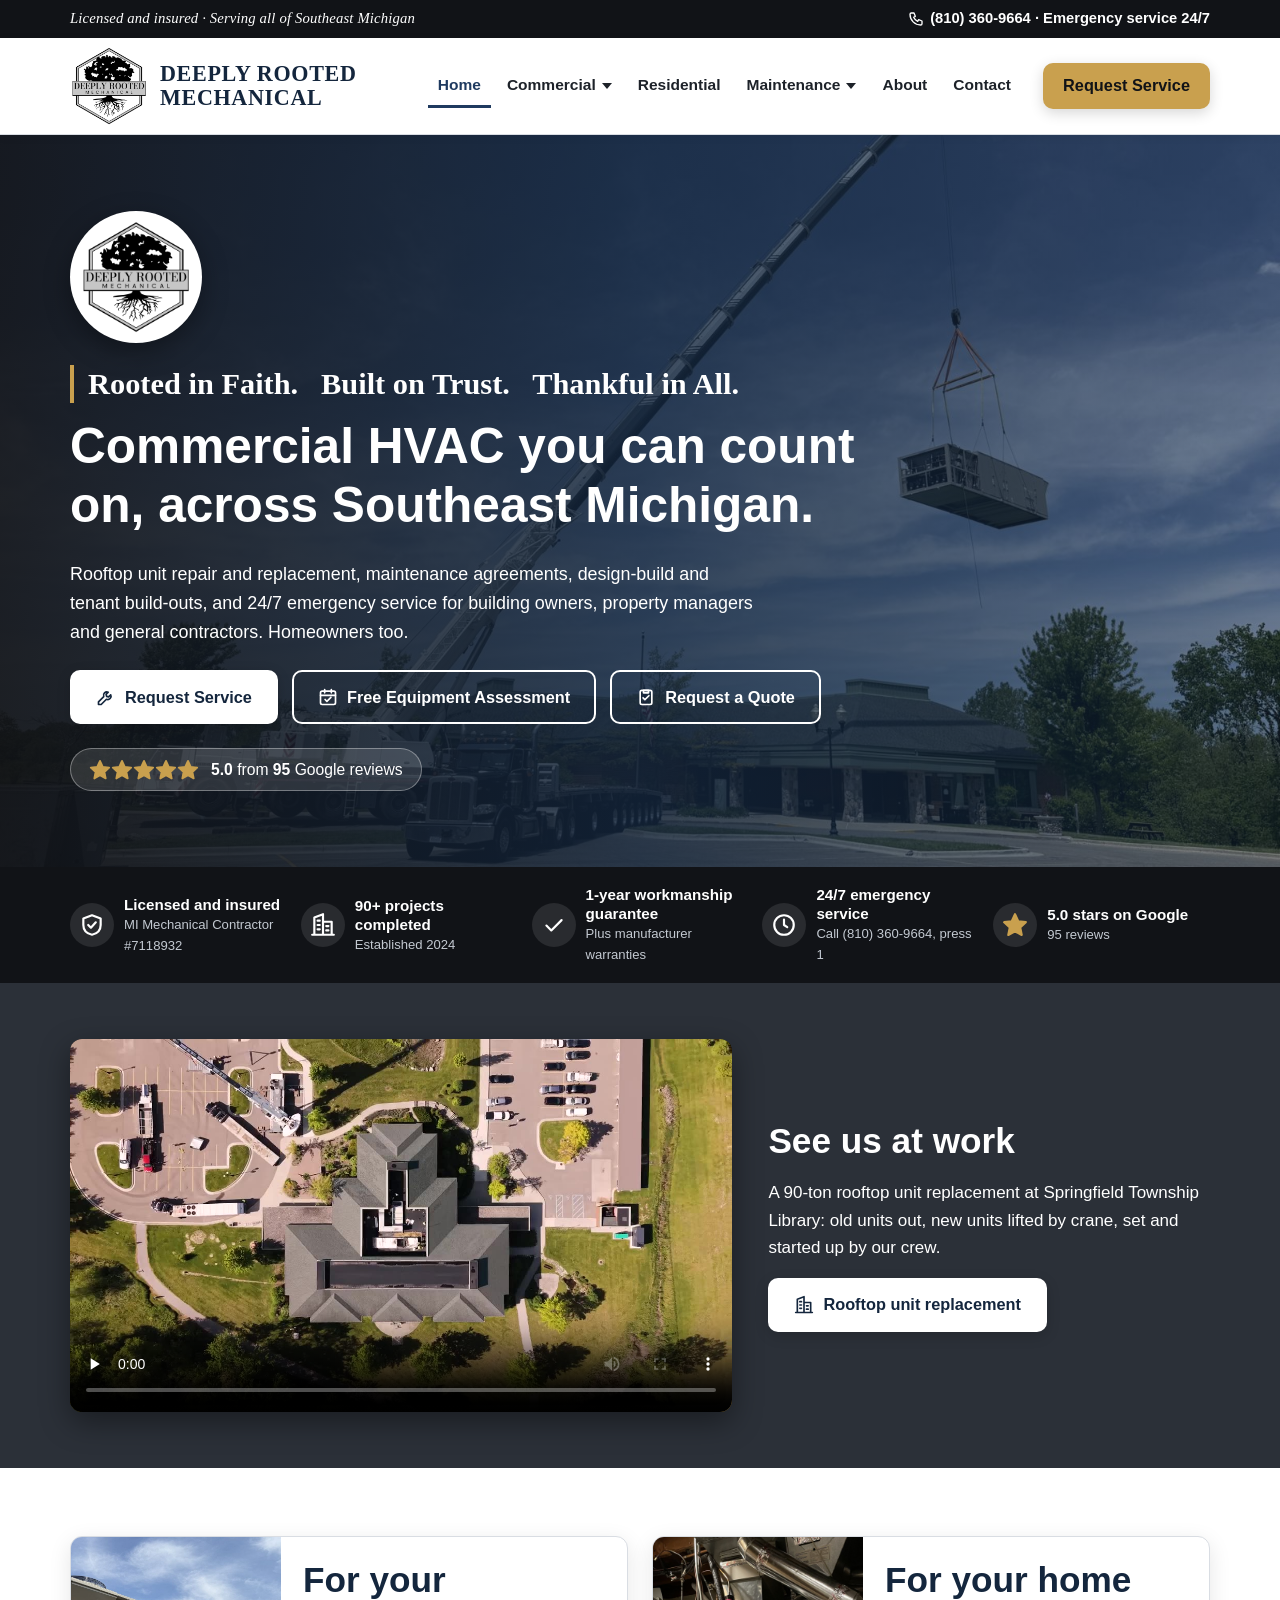
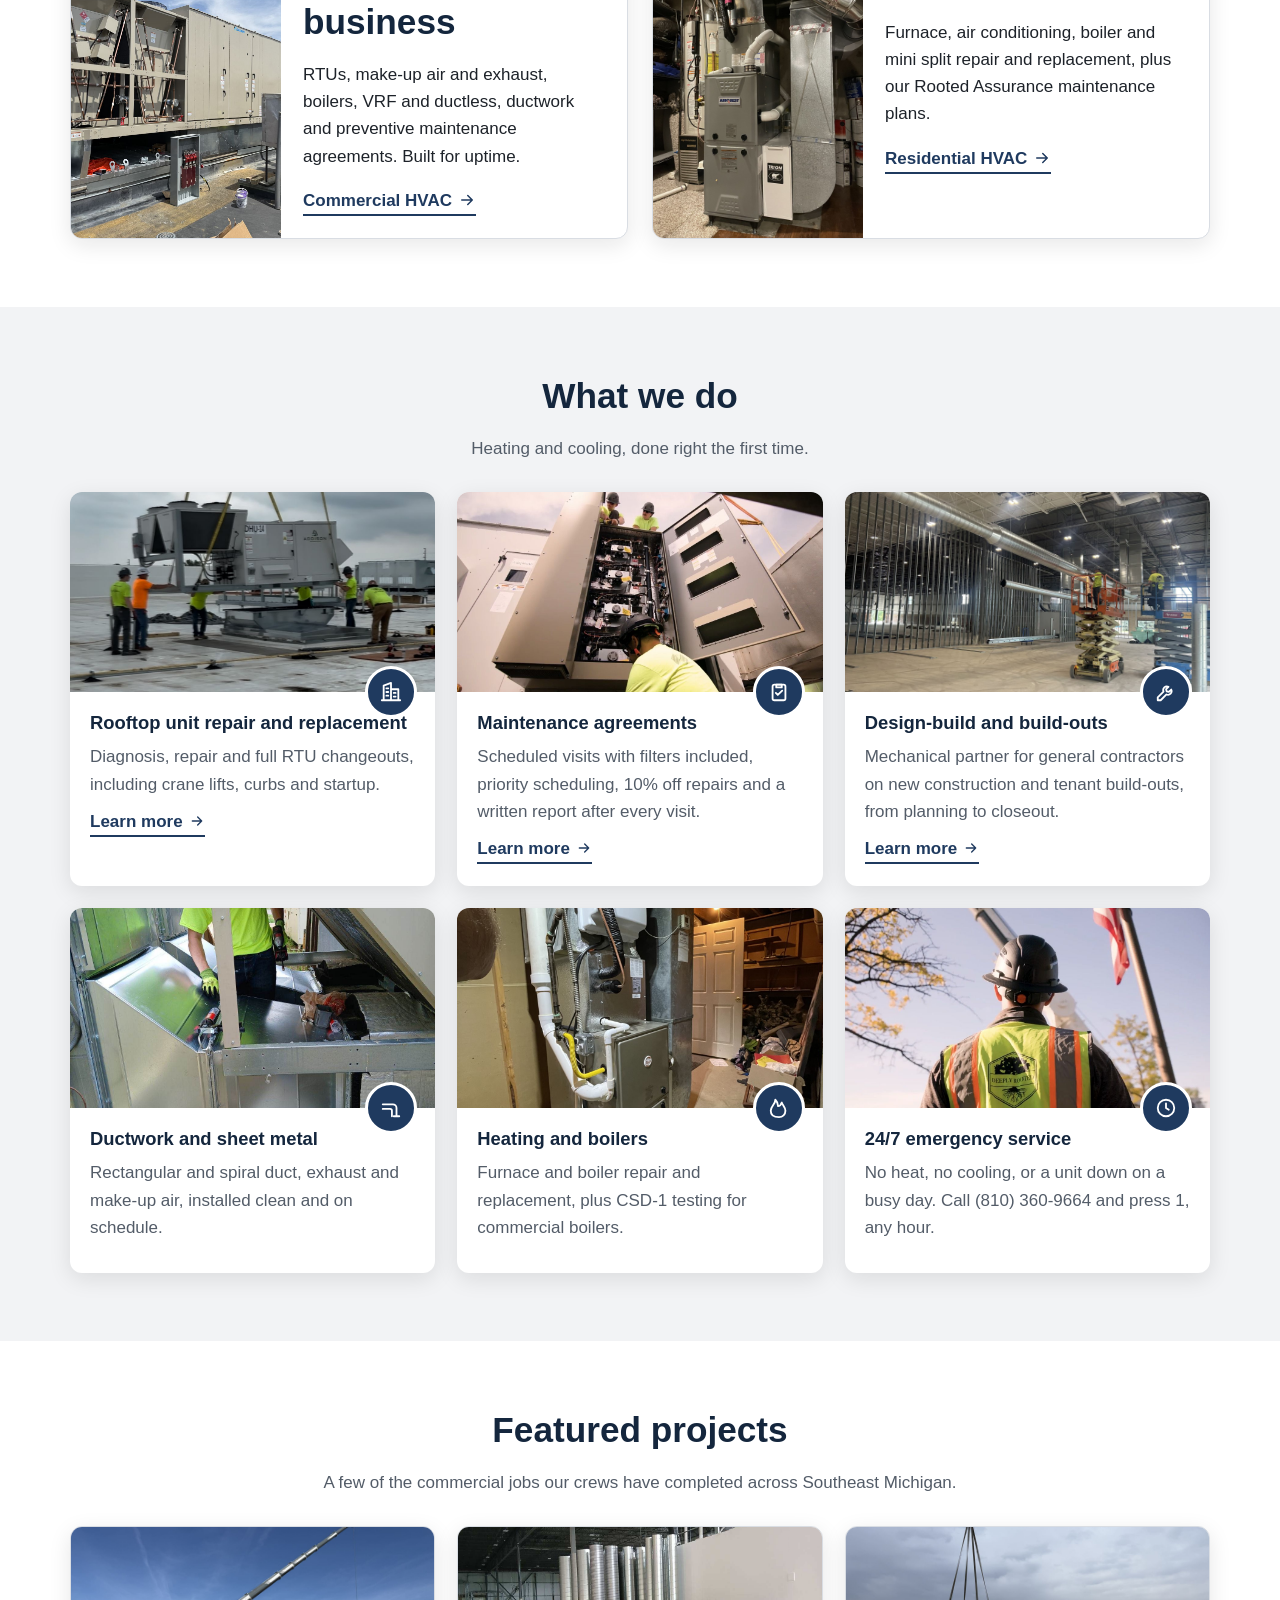
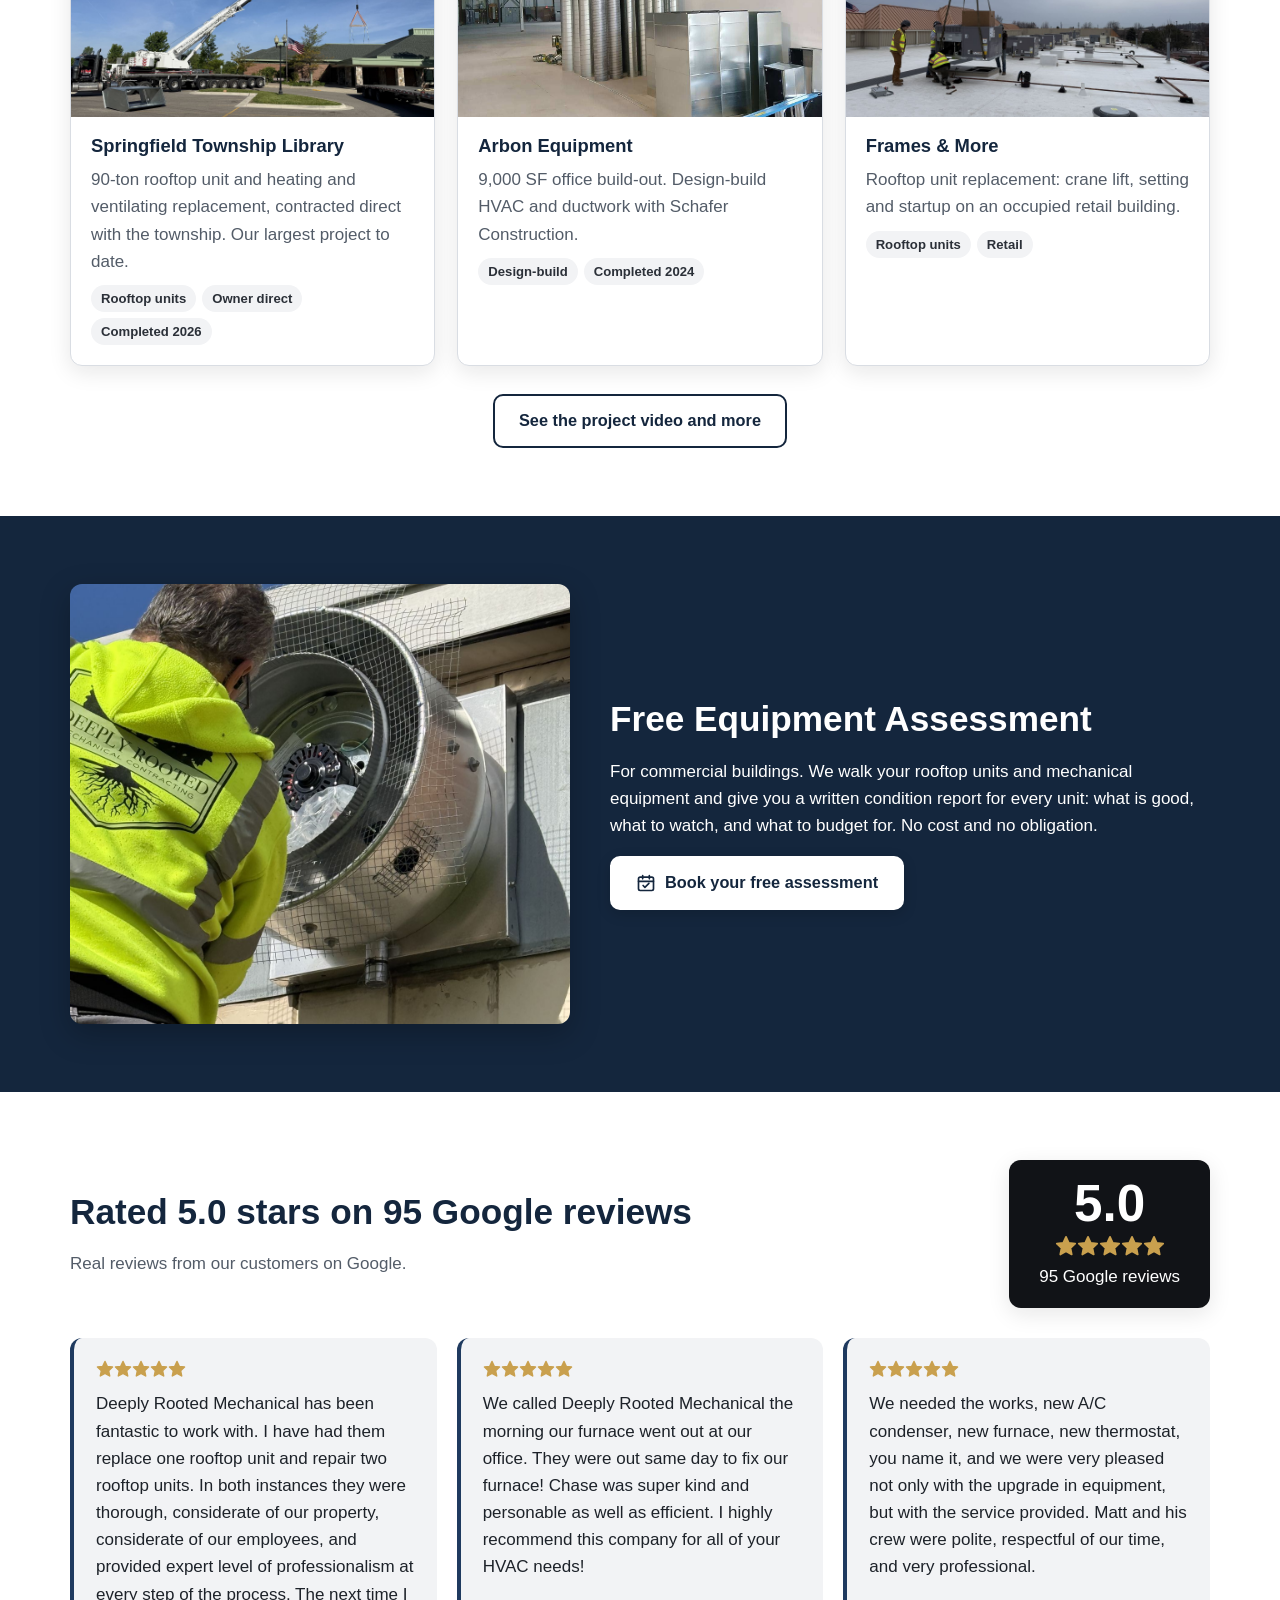
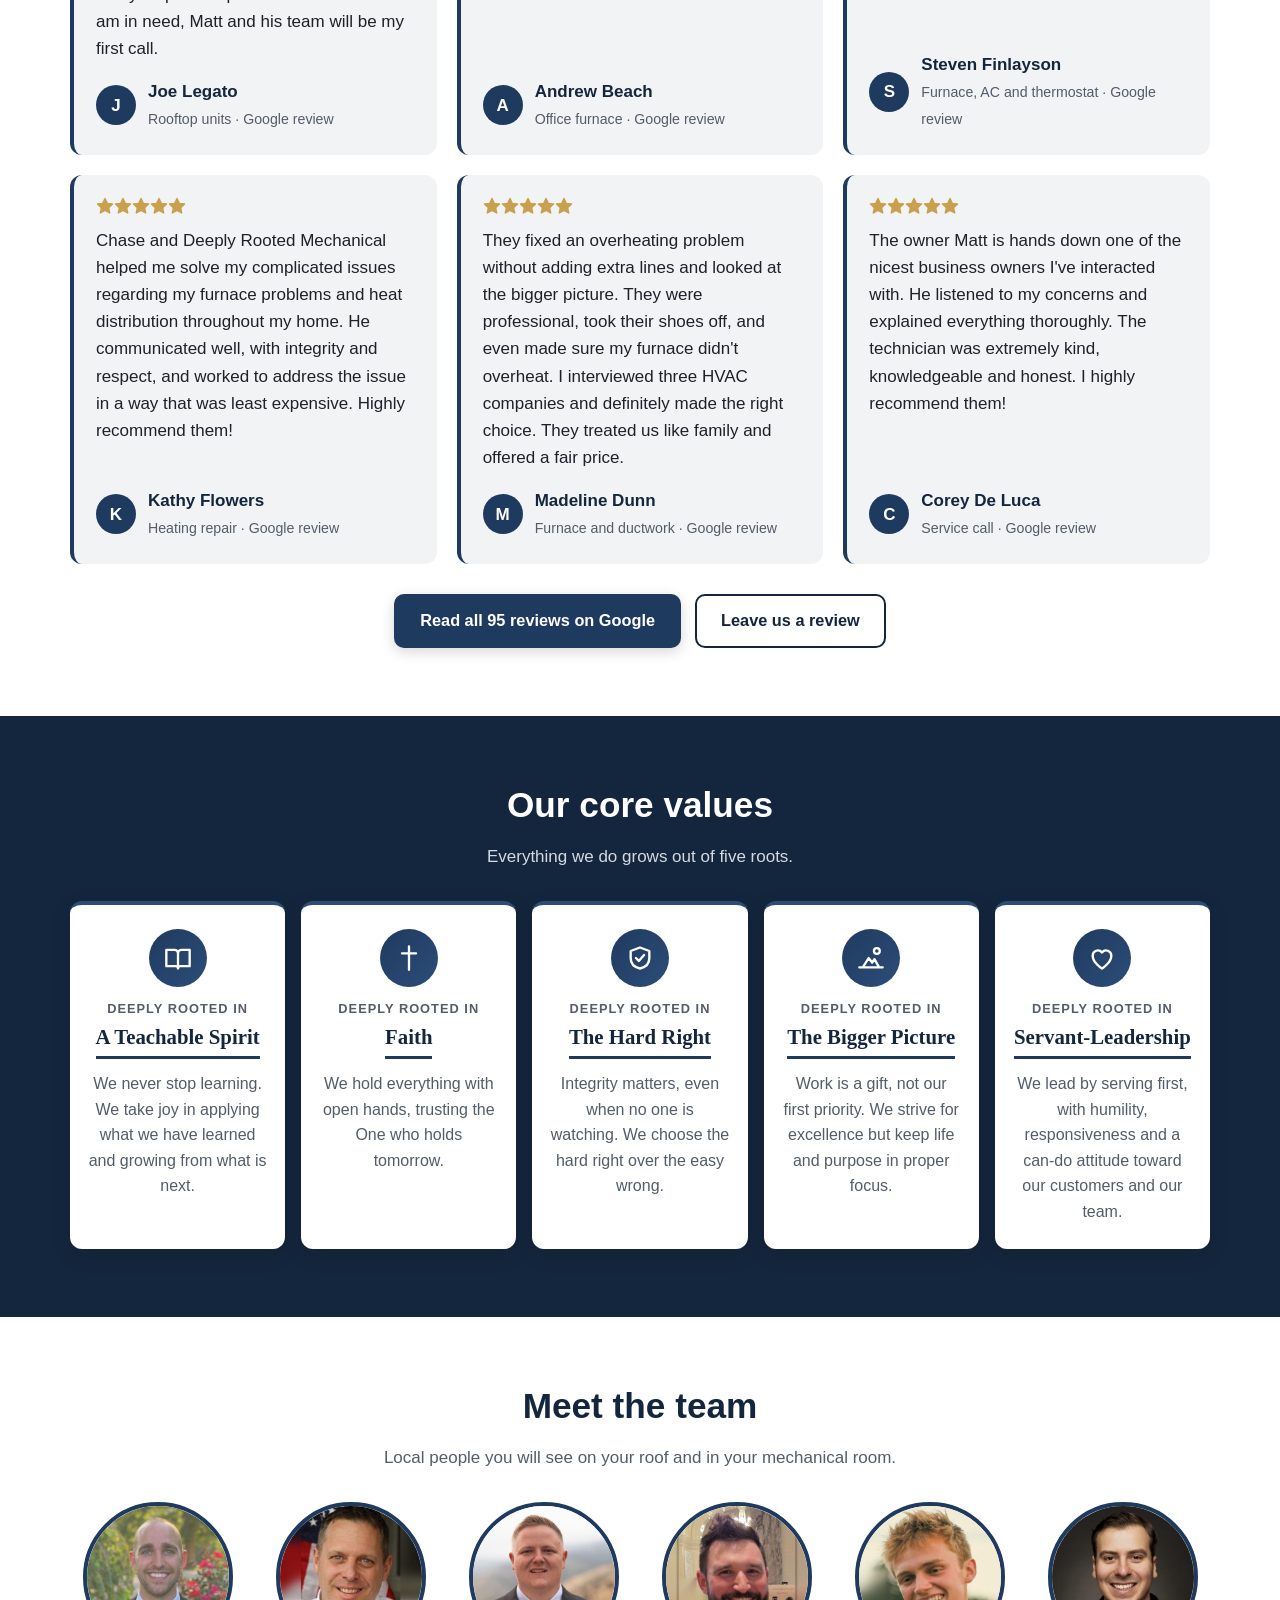
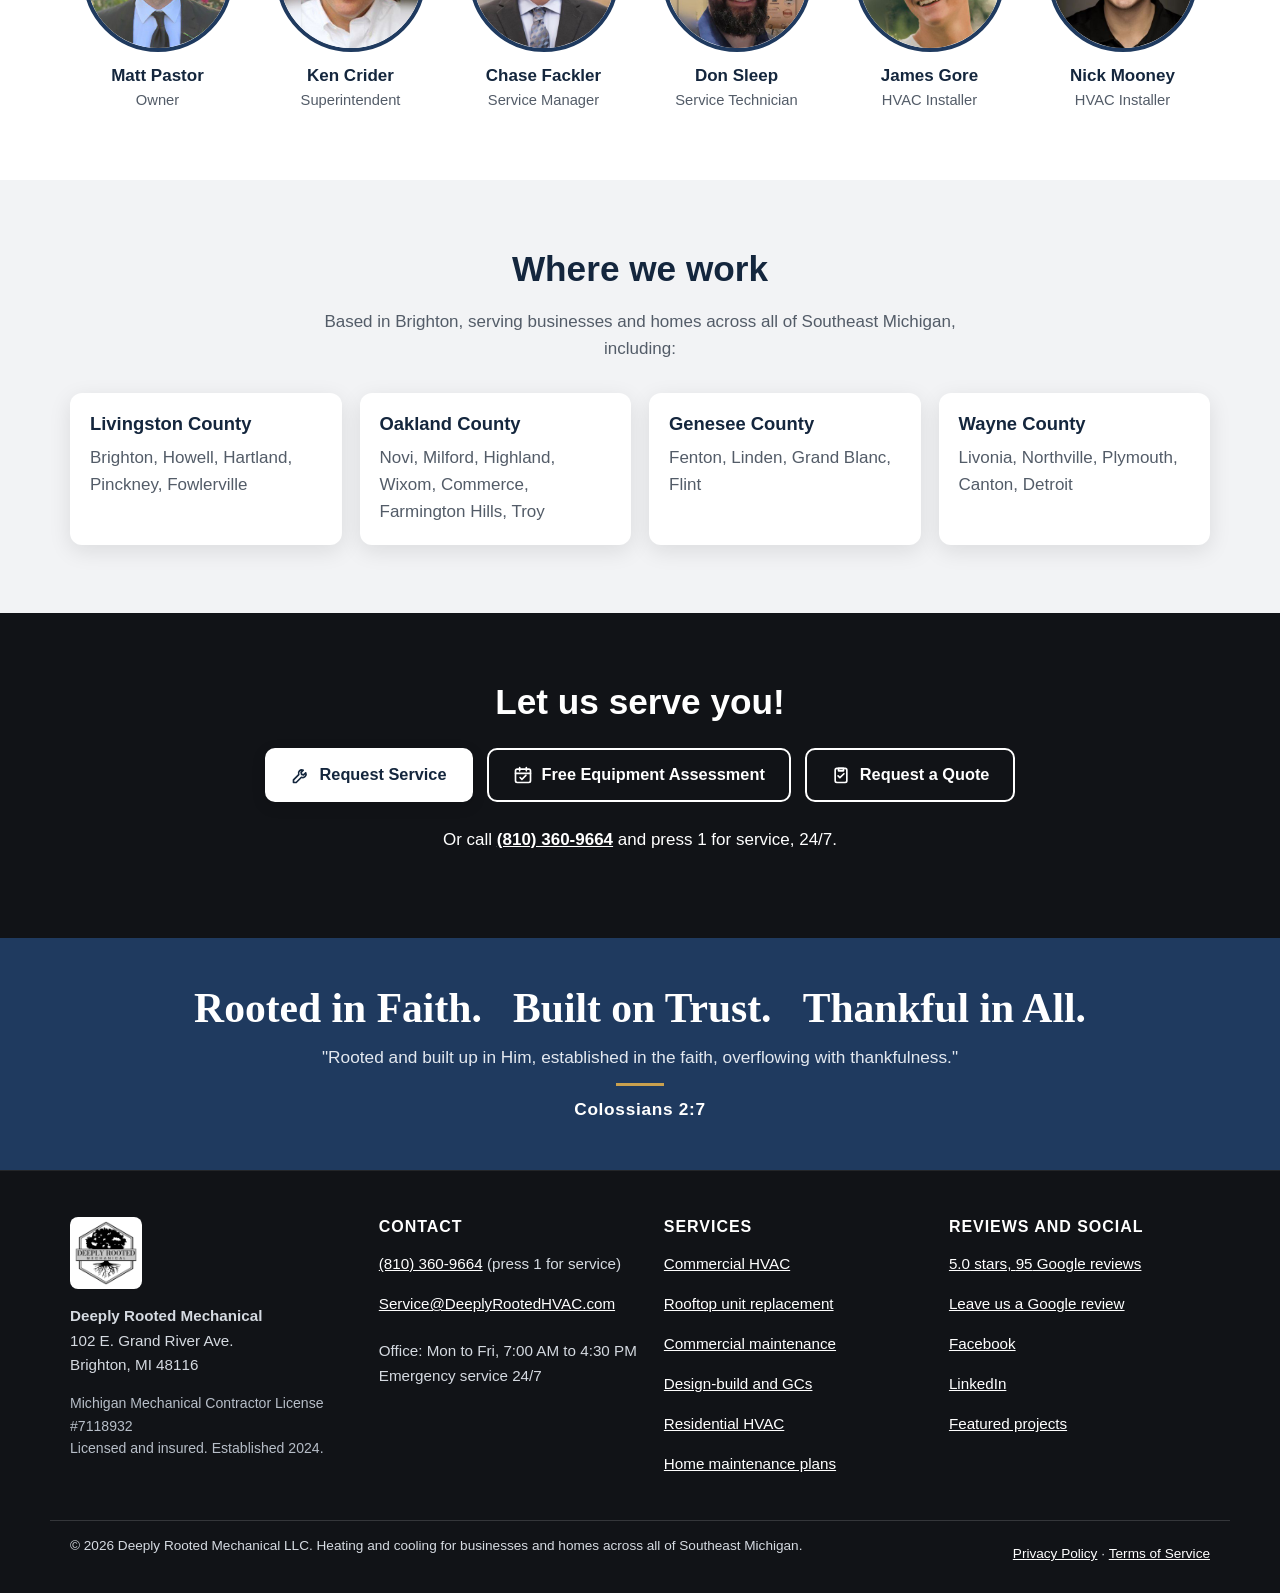
==== public/index.html @ 7f7c8a91 "Round 4: bigger logo and name, clean slogan line, named featured projects, simpler buttons, values o" ====
<!DOCTYPE html>
<html lang="en">
<head>
<meta charset="utf-8">
<meta name="viewport" content="width=device-width, initial-scale=1">
<title>Commercial HVAC Contractor in Brighton, MI | Deeply Rooted Mechanical</title>
<meta name="description" content="Commercial HVAC across Southeast Michigan: rooftop units, maintenance agreements, design-build and 24/7 emergency service. 5.0 stars on Google.">
<link rel="canonical" href="https://deeplyrootedhvac.com/">
<meta property="og:type" content="website">
<meta property="og:title" content="Commercial HVAC Contractor in Brighton, MI | Deeply Rooted Mechanical">
<meta property="og:description" content="Commercial HVAC across Southeast Michigan: rooftop units, maintenance agreements, design-build and 24/7 emergency service. 5.0 stars on Google.">
<meta property="og:url" content="https://deeplyrootedhvac.com/">
<meta property="og:image" content="https://deeplyrootedhvac.com/assets/img/rtu-crane.jpg">
<meta name="theme-color" content="#14263d">
<link rel="icon" type="image/png" href="/assets/favicon.png">
<link rel="stylesheet" href="/assets/style.css?v=626517c5">
<script type="application/ld+json">{"@context": "https://schema.org", "@type": "HVACBusiness", "@id": "https://deeplyrootedhvac.com/#business", "name": "Deeply Rooted Mechanical", "legalName": "Deeply Rooted Mechanical LLC", "url": "https://deeplyrootedhvac.com/", "logo": "https://deeplyrootedhvac.com/assets/logo.png", "image": "https://deeplyrootedhvac.com/assets/img/rtu-crane.jpg", "telephone": "(810) 360-9664", "email": "Service@DeeplyRootedHVAC.com", "foundingDate": "2024", "address": {"@type": "PostalAddress", "streetAddress": "102 E. Grand River Ave.", "addressLocality": "Brighton", "addressRegion": "MI", "postalCode": "48116", "addressCountry": "US"}, "openingHoursSpecification": [{"@type": "OpeningHoursSpecification", "dayOfWeek": ["Monday", "Tuesday", "Wednesday", "Thursday", "Friday"], "opens": "07:00", "closes": "16:30"}], "areaServed": [{"@type": "AdministrativeArea", "name": "Southeast Michigan"}, {"@type": "AdministrativeArea", "name": "Livingston County, MI"}, {"@type": "AdministrativeArea", "name": "Oakland County, MI"}, {"@type": "AdministrativeArea", "name": "Genesee County, MI"}, {"@type": "AdministrativeArea", "name": "Wayne County, MI"}, {"@type": "City", "name": "Brighton, MI"}, {"@type": "City", "name": "Howell, MI"}, {"@type": "City", "name": "Hartland, MI"}, {"@type": "City", "name": "Pinckney, MI"}, {"@type": "City", "name": "Fowlerville, MI"}, {"@type": "City", "name": "Novi, MI"}, {"@type": "City", "name": "Milford, MI"}, {"@type": "City", "name": "Highland, MI"}, {"@type": "City", "name": "Wixom, MI"}, {"@type": "City", "name": "Commerce, MI"}, {"@type": "City", "name": "Farmington Hills, MI"}, {"@type": "City", "name": "Troy, MI"}, {"@type": "City", "name": "Fenton, MI"}, {"@type": "City", "name": "Linden, MI"}, {"@type": "City", "name": "Grand Blanc, MI"}, {"@type": "City", "name": "Flint, MI"}, {"@type": "City", "name": "Livonia, MI"}, {"@type": "City", "name": "Northville, MI"}, {"@type": "City", "name": "Plymouth, MI"}, {"@type": "City", "name": "Canton, MI"}, {"@type": "City", "name": "Detroit, MI"}], "aggregateRating": {"@type": "AggregateRating", "ratingValue": "5.0", "reviewCount": 95}, "knowsAbout": ["Commercial HVAC", "Rooftop unit (RTU) replacement", "Commercial HVAC maintenance agreements", "Design-build HVAC", "Tenant build-out HVAC", "Sheet metal ductwork", "Boiler service", "Ductless mini split systems", "Furnace repair", "Air conditioning repair"], "hasMap": "https://www.google.com/maps?cid=12884188372933293353", "slogan": "Rooted in Faith. Built on Trust. Thankful in All.", "sameAs": ["https://www.facebook.com/profile.php?id=61579592821615", "https://www.linkedin.com/company/deeply-rooted-mechanical", "https://www.google.com/maps?cid=12884188372933293353"]}</script>
</head>
<body>
<a class="skip" href="#main">Skip to content</a>
<div class="topbar"><div class="wrap">
<span class="slogan-mini">Licensed and insured &middot; Serving all of Southeast Michigan</span>
<a href="tel:+18103609664"><svg class="ic" width="16" height="16" viewBox="0 0 24 24" fill="none" stroke="currentColor" stroke-width="2" stroke-linecap="round" stroke-linejoin="round" aria-hidden="true"><path d="M5 3h4l2 5-2.5 1.5a11 11 0 0 0 6 6L16 13l5 2v4a2 2 0 0 1-2 2A16 16 0 0 1 3 5a2 2 0 0 1 2-2z"/></svg> (810) 360-9664 &middot; Emergency service 24/7</a>
</div></div>
<header class="site"><div class="wrap">
<a class="brand" href="/"><img src="/assets/logo.png" alt="Deeply Rooted Mechanical logo" width="56" height="56"><span class="brand-name"><b>Deeply Rooted</b><b>Mechanical</b></span></a>
<nav id="mainnav" aria-label="Main"><a href="/" aria-current="page">Home</a><div class="has-sub"><a href="/commercial">Commercial <span class="caret" aria-hidden="true"></span></a><div class="sub"><a href="/commercial">Commercial HVAC</a><a href="/rtu-replacement">Rooftop unit replacement</a><a href="/design-build">Design-build and general contractors</a><a href="/projects">Featured projects</a></div></div><a href="/residential">Residential</a><div class="has-sub"><a href="/commercial-maintenance">Maintenance <span class="caret" aria-hidden="true"></span></a><div class="sub"><a href="/commercial-maintenance">Commercial maintenance agreements</a><a href="/rooted-assurance-program">Home maintenance plans</a></div></div><a href="/about-us">About</a><a href="/contact">Contact</a></nav>
<a class="btn btn-gold hdr-cta" href="/contact?type=service">Request Service</a>
<a class="icon-btn hdr-call" href="tel:+18103609664" aria-label="Call (810) 360-9664"><svg class="ic" width="22" height="22" viewBox="0 0 24 24" fill="none" stroke="currentColor" stroke-width="2" stroke-linecap="round" stroke-linejoin="round" aria-hidden="true"><path d="M5 3h4l2 5-2.5 1.5a11 11 0 0 0 6 6L16 13l5 2v4a2 2 0 0 1-2 2A16 16 0 0 1 3 5a2 2 0 0 1 2-2z"/></svg></a>
<button class="icon-btn menu-btn" type="button" aria-controls="mainnav" aria-expanded="false" aria-label="Menu"><svg class="ic" width="24" height="24" viewBox="0 0 24 24" fill="none" stroke="currentColor" stroke-width="2" stroke-linecap="round" stroke-linejoin="round" aria-hidden="true"><path d="M4 7h16M4 12h16M4 17h16"/></svg></button>
</div></header>
<main id="main">
<section class="hero" style="--hero:url('/assets/img/rtu-crane.jpg')"><div class="wrap">
<div class="hero-copy">
<img class="hero-logo" src="/assets/logo.png" alt="Deeply Rooted Mechanical logo" width="132" height="132">
<p class="hero-slogan"><span>Rooted in Faith.</span> <span>Built on Trust.</span> <span>Thankful in All.</span></p>
<h1>Commercial HVAC you can count on, across Southeast Michigan.</h1>
<p>Rooftop unit repair and replacement, maintenance agreements, design-build and tenant build-outs, and 24/7 emergency service for building owners, property managers and general contractors. Homeowners too.</p>
<div class="cta-row"><a class="btn btn-white" href="/contact?type=service"><svg class="ic" width="20" height="20" viewBox="0 0 24 24" fill="none" stroke="currentColor" stroke-width="2" stroke-linecap="round" stroke-linejoin="round" aria-hidden="true"><path d="M14.7 6.3a4 4 0 0 0-5.4 5.2L3 17.8V21h3.2l6.3-6.3a4 4 0 0 0 5.2-5.4l-2.6 2.6-2.4-.6-.6-2.4z"/></svg> Request Service</a><a class="btn btn-outline on-dark" href="/contact?type=assessment"><svg class="ic" width="20" height="20" viewBox="0 0 24 24" fill="none" stroke="currentColor" stroke-width="2" stroke-linecap="round" stroke-linejoin="round" aria-hidden="true"><rect x="3" y="5" width="18" height="16" rx="2"/><path d="M3 10h18M8 3v4M16 3v4M8.5 15l2.2 2.2 4.8-4.7"/></svg> Free Equipment Assessment</a><a class="btn btn-outline on-dark" href="/contact?type=quote"><svg class="ic" width="20" height="20" viewBox="0 0 24 24" fill="none" stroke="currentColor" stroke-width="2" stroke-linecap="round" stroke-linejoin="round" aria-hidden="true"><rect x="5" y="4" width="14" height="17" rx="2"/><path d="M9 4h6v3H9z"/><path d="M8.5 13l2.2 2.2L15.5 10.5"/></svg> Request a Quote</a></div>
<a class="rating on-dark" href="https://www.google.com/maps?cid=12884188372933293353" rel="noopener" aria-label="Read our Google reviews"><span class="stars"><svg class="ic" width="22" height="22" viewBox="0 0 24 24" fill="currentColor" stroke="currentColor" stroke-width="2" stroke-linecap="round" stroke-linejoin="round" aria-hidden="true"><path d="M12 2l3 6.5 7 .9-5.2 4.8 1.4 7L12 17.8 5.8 21.2l1.4-7L2 9.4l7-.9z"/></svg><svg class="ic" width="22" height="22" viewBox="0 0 24 24" fill="currentColor" stroke="currentColor" stroke-width="2" stroke-linecap="round" stroke-linejoin="round" aria-hidden="true"><path d="M12 2l3 6.5 7 .9-5.2 4.8 1.4 7L12 17.8 5.8 21.2l1.4-7L2 9.4l7-.9z"/></svg><svg class="ic" width="22" height="22" viewBox="0 0 24 24" fill="currentColor" stroke="currentColor" stroke-width="2" stroke-linecap="round" stroke-linejoin="round" aria-hidden="true"><path d="M12 2l3 6.5 7 .9-5.2 4.8 1.4 7L12 17.8 5.8 21.2l1.4-7L2 9.4l7-.9z"/></svg><svg class="ic" width="22" height="22" viewBox="0 0 24 24" fill="currentColor" stroke="currentColor" stroke-width="2" stroke-linecap="round" stroke-linejoin="round" aria-hidden="true"><path d="M12 2l3 6.5 7 .9-5.2 4.8 1.4 7L12 17.8 5.8 21.2l1.4-7L2 9.4l7-.9z"/></svg><svg class="ic" width="22" height="22" viewBox="0 0 24 24" fill="currentColor" stroke="currentColor" stroke-width="2" stroke-linecap="round" stroke-linejoin="round" aria-hidden="true"><path d="M12 2l3 6.5 7 .9-5.2 4.8 1.4 7L12 17.8 5.8 21.2l1.4-7L2 9.4l7-.9z"/></svg></span><span class="rating-text"><b><span data-g="rating">5.0</span></b> from <b><span data-g="count">95</span></b> Google reviews</span></a>
</div>
</div></section>
<section class="trust" aria-label="Why customers trust us"><div class="wrap"><ul><li><span class="t-ic"><svg class="ic" width="26" height="26" viewBox="0 0 24 24" fill="none" stroke="currentColor" stroke-width="2" stroke-linecap="round" stroke-linejoin="round" aria-hidden="true"><path d="M12 3l8 3v6c0 5-3.5 8-8 9-4.5-1-8-4-8-9V6z"/><path d="M8.5 12l2.5 2.5 4.5-5"/></svg></span><span><b>Licensed and insured</b><small>MI Mechanical Contractor #7118932</small></span></li><li><span class="t-ic"><svg class="ic" width="26" height="26" viewBox="0 0 24 24" fill="none" stroke="currentColor" stroke-width="2" stroke-linecap="round" stroke-linejoin="round" aria-hidden="true"><path d="M4 21V5l8-3v19M12 9h8v12M7 8h2M7 12h2M7 16h2M15 13h2M15 17h2M2 21h20"/></svg></span><span><b>90+ projects completed</b><small>Established 2024</small></span></li><li><span class="t-ic"><svg class="ic" width="26" height="26" viewBox="0 0 24 24" fill="none" stroke="currentColor" stroke-width="2" stroke-linecap="round" stroke-linejoin="round" aria-hidden="true"><path d="M5 12.5l4.5 4.5L19 7.5"/></svg></span><span><b>1-year workmanship guarantee</b><small>Plus manufacturer warranties</small></span></li><li><span class="t-ic"><svg class="ic" width="26" height="26" viewBox="0 0 24 24" fill="none" stroke="currentColor" stroke-width="2" stroke-linecap="round" stroke-linejoin="round" aria-hidden="true"><circle cx="12" cy="12" r="9"/><path d="M12 7v5l3 2"/></svg></span><span><b>24/7 emergency service</b><small>Call (810) 360-9664, press 1</small></span></li><li><span class="t-ic gold"><svg class="ic" width="26" height="26" viewBox="0 0 24 24" fill="currentColor" stroke="currentColor" stroke-width="2" stroke-linecap="round" stroke-linejoin="round" aria-hidden="true"><path d="M12 2l3 6.5 7 .9-5.2 4.8 1.4 7L12 17.8 5.8 21.2l1.4-7L2 9.4l7-.9z"/></svg></span><span><b><span data-g="rating">5.0</span> stars on Google</b><small><span data-g="count">95</span> reviews</small></span></li></ul></div></section>

<section class="video-feature"><div class="wrap video-inner">
<div class="video-frame"><video controls preload="none" playsinline poster="/assets/video/springfield-poster.jpg" src="/assets/video/springfield-rtu-replacement.mp4" aria-label="Rooftop unit replacement job tour at Springfield Township Library"></video></div>
<div>
<h2>See us at work</h2>
<p>A 90-ton rooftop unit replacement at Springfield Township Library: old units out, new units lifted by crane, set and started up by our crew.</p>
<a class="btn btn-white" href="/rtu-replacement"><svg class="ic" width="20" height="20" viewBox="0 0 24 24" fill="none" stroke="currentColor" stroke-width="2" stroke-linecap="round" stroke-linejoin="round" aria-hidden="true"><path d="M4 21V5l8-3v19M12 9h8v12M7 8h2M7 12h2M7 16h2M15 13h2M15 17h2M2 21h20"/></svg> Rooftop unit replacement</a>
</div>
</div></section>

<section class="paths"><div class="wrap">
<a class="path" href="/commercial"><img src="/assets/img/rtu-new.jpg" alt="Crew setting new rooftop units" width="1600" height="1200" loading="lazy"><div><h2>For your business</h2><p>RTUs, make-up air and exhaust, boilers, VRF and ductless, ductwork and preventive maintenance agreements. Built for uptime.</p><span class="more">Commercial HVAC <svg class="ic" width="18" height="18" viewBox="0 0 24 24" fill="none" stroke="currentColor" stroke-width="2" stroke-linecap="round" stroke-linejoin="round" aria-hidden="true"><path d="M5 12h14M13 6l6 6-6 6"/></svg></span></div></a>
<a class="path" href="/residential"><img src="/assets/img/furnace.jpg" alt="New furnace installed by Deeply Rooted Mechanical" width="1200" height="1600" loading="lazy"><div><h2>For your home</h2><p>Furnace, air conditioning, boiler and mini split repair and replacement, plus our Rooted Assurance maintenance plans.</p><span class="more">Residential HVAC <svg class="ic" width="18" height="18" viewBox="0 0 24 24" fill="none" stroke="currentColor" stroke-width="2" stroke-linecap="round" stroke-linejoin="round" aria-hidden="true"><path d="M5 12h14M13 6l6 6-6 6"/></svg></span></div></a>
</div></section>

<section class="services"><div class="wrap">
<div class="section-head center"><h2>What we do</h2><p>Heating and cooling, done right the first time.</p></div>
<ul class="photo-cards"><li><a href="/rtu-replacement"><img src="/assets/img/rtu-set.jpg" alt="Crew setting a new rooftop unit on its curb" width="1206" height="1058" loading="lazy"><div><span class="pc-ic"><svg class="ic" width="22" height="22" viewBox="0 0 24 24" fill="none" stroke="currentColor" stroke-width="2" stroke-linecap="round" stroke-linejoin="round" aria-hidden="true"><path d="M4 21V5l8-3v19M12 9h8v12M7 8h2M7 12h2M7 16h2M15 13h2M15 17h2M2 21h20"/></svg></span><h3>Rooftop unit repair and replacement</h3><p>Diagnosis, repair and full RTU changeouts, including crane lifts, curbs and startup.</p><span class="more">Learn more <svg class="ic" width="16" height="16" viewBox="0 0 24 24" fill="none" stroke="currentColor" stroke-width="2" stroke-linecap="round" stroke-linejoin="round" aria-hidden="true"><path d="M5 12h14M13 6l6 6-6 6"/></svg></span></div></a></li><li><a href="/commercial-maintenance"><img src="/assets/img/service-tech.jpg" alt="Technicians working inside a rooftop unit" width="1206" height="669" loading="lazy"><div><span class="pc-ic"><svg class="ic" width="22" height="22" viewBox="0 0 24 24" fill="none" stroke="currentColor" stroke-width="2" stroke-linecap="round" stroke-linejoin="round" aria-hidden="true"><rect x="5" y="4" width="14" height="17" rx="2"/><path d="M9 4h6v3H9z"/><path d="M8.5 13l2.2 2.2L15.5 10.5"/></svg></span><h3>Maintenance agreements</h3><p>Scheduled visits with filters included, priority scheduling, 10% off repairs and a written report after every visit.</p><span class="more">Learn more <svg class="ic" width="16" height="16" viewBox="0 0 24 24" fill="none" stroke="currentColor" stroke-width="2" stroke-linecap="round" stroke-linejoin="round" aria-hidden="true"><path d="M5 12h14M13 6l6 6-6 6"/></svg></span></div></a></li><li><a href="/design-build"><img src="/assets/img/buildout.jpg" alt="Crew installing spiral duct on a tenant build-out" width="1600" height="1200" loading="lazy"><div><span class="pc-ic"><svg class="ic" width="22" height="22" viewBox="0 0 24 24" fill="none" stroke="currentColor" stroke-width="2" stroke-linecap="round" stroke-linejoin="round" aria-hidden="true"><path d="M14.7 6.3a4 4 0 0 0-5.4 5.2L3 17.8V21h3.2l6.3-6.3a4 4 0 0 0 5.2-5.4l-2.6 2.6-2.4-.6-.6-2.4z"/></svg></span><h3>Design-build and build-outs</h3><p>Mechanical partner for general contractors on new construction and tenant build-outs, from planning to closeout.</p><span class="more">Learn more <svg class="ic" width="16" height="16" viewBox="0 0 24 24" fill="none" stroke="currentColor" stroke-width="2" stroke-linecap="round" stroke-linejoin="round" aria-hidden="true"><path d="M5 12h14M13 6l6 6-6 6"/></svg></span></div></a></li><li><img src="/assets/img/ductwork.jpg" alt="Installer connecting ductwork" width="1200" height="1600" loading="lazy"><div><span class="pc-ic"><svg class="ic" width="22" height="22" viewBox="0 0 24 24" fill="none" stroke="currentColor" stroke-width="2" stroke-linecap="round" stroke-linejoin="round" aria-hidden="true"><path d="M3 8h11a4 4 0 0 1 4 4v9M3 13h8a2 2 0 0 1 2 2v6M21 21h-6"/></svg></span><h3>Ductwork and sheet metal</h3><p>Rectangular and spiral duct, exhaust and make-up air, installed clean and on schedule.</p></div></li><li><img src="/assets/img/furnace-2.jpg" alt="Furnace installation" width="1200" height="1600" loading="lazy"><div><span class="pc-ic"><svg class="ic" width="22" height="22" viewBox="0 0 24 24" fill="none" stroke="currentColor" stroke-width="2" stroke-linecap="round" stroke-linejoin="round" aria-hidden="true"><path d="M12 22c4 0 7-3 7-7 0-4-3-6-4-9-1 3-3 4-4 4 0-3-1-5-3-7 0 5-5 7-5 12 0 4 3 7 9 7z"/></svg></span><h3>Heating and boilers</h3><p>Furnace and boiler repair and replacement, plus CSD-1 testing for commercial boilers.</p></div></li><li><img src="/assets/img/safety-vest.jpg" alt="Deeply Rooted Mechanical crew member" width="1206" height="673" loading="lazy"><div><span class="pc-ic"><svg class="ic" width="22" height="22" viewBox="0 0 24 24" fill="none" stroke="currentColor" stroke-width="2" stroke-linecap="round" stroke-linejoin="round" aria-hidden="true"><circle cx="12" cy="12" r="9"/><path d="M12 7v5l3 2"/></svg></span><h3>24/7 emergency service</h3><p>No heat, no cooling, or a unit down on a busy day. Call (810) 360-9664 and press 1, any hour.</p></div></li></ul>
</div></section>

<section class="proj-sec"><div class="wrap">
<div class="section-head center"><h2>Featured projects</h2><p>A few of the commercial jobs our crews have completed across Southeast Michigan.</p></div>
<ul class="projects"><li><img src="/assets/img/library-crane.jpg" alt="Springfield Township Library project by Deeply Rooted Mechanical" width="1600" height="1200" loading="lazy"><div><h3>Springfield Township Library</h3><p>90-ton rooftop unit and heating and ventilating replacement, contracted direct with the township. Our largest project to date.</p><p class="tags"><span>Rooftop units</span><span>Owner direct</span><span>Completed 2026</span></p></div></li><li><img src="/assets/img/arbon-buildout.jpg" alt="Arbon Equipment project by Deeply Rooted Mechanical" width="1200" height="1600" loading="lazy"><div><h3>Arbon Equipment</h3><p>9,000 SF office build-out. Design-build HVAC and ductwork with Schafer Construction.</p><p class="tags"><span>Design-build</span><span>Completed 2024</span></p></div></li><li><img src="/assets/img/retail-rtu.jpg" alt="Frames &amp; More project by Deeply Rooted Mechanical" width="1600" height="1200" loading="lazy"><div><h3>Frames &amp; More</h3><p>Rooftop unit replacement: crane lift, setting and startup on an occupied retail building.</p><p class="tags"><span>Rooftop units</span><span>Retail</span></p></div></li></ul>
<div class="center"><a class="btn btn-outline" href="/projects">See the project video and more</a></div>
</div></section>


<section class="offer"><div class="wrap offer-inner">
<img src="/assets/img/exhaust-fan.jpg" alt="Technician inspecting a rooftop exhaust fan" width="1200" height="1600">
<div>
<h2>Free Equipment Assessment</h2>
<p>For commercial buildings. We walk your rooftop units and mechanical equipment and give you a written condition report for every unit: what is good, what to watch, and what to budget for. No cost and no obligation.</p>
<a class="btn btn-white" href="/contact?type=assessment"><svg class="ic" width="20" height="20" viewBox="0 0 24 24" fill="none" stroke="currentColor" stroke-width="2" stroke-linecap="round" stroke-linejoin="round" aria-hidden="true"><rect x="3" y="5" width="18" height="16" rx="2"/><path d="M3 10h18M8 3v4M16 3v4M8.5 15l2.2 2.2 4.8-4.7"/></svg> Book your free assessment</a>
</div>
</div></section>

<section class="reviews"><div class="wrap">
<div class="reviews-head">
<div><h2>Rated <span data-g="rating">5.0</span> stars on <span data-g="count">95</span> Google reviews</h2>
<p>Real reviews from our customers on Google.</p></div>
<div class="score"><span class="score-num"><span data-g="rating">5.0</span></span><span class="stars"><svg class="ic" width="22" height="22" viewBox="0 0 24 24" fill="currentColor" stroke="currentColor" stroke-width="2" stroke-linecap="round" stroke-linejoin="round" aria-hidden="true"><path d="M12 2l3 6.5 7 .9-5.2 4.8 1.4 7L12 17.8 5.8 21.2l1.4-7L2 9.4l7-.9z"/></svg><svg class="ic" width="22" height="22" viewBox="0 0 24 24" fill="currentColor" stroke="currentColor" stroke-width="2" stroke-linecap="round" stroke-linejoin="round" aria-hidden="true"><path d="M12 2l3 6.5 7 .9-5.2 4.8 1.4 7L12 17.8 5.8 21.2l1.4-7L2 9.4l7-.9z"/></svg><svg class="ic" width="22" height="22" viewBox="0 0 24 24" fill="currentColor" stroke="currentColor" stroke-width="2" stroke-linecap="round" stroke-linejoin="round" aria-hidden="true"><path d="M12 2l3 6.5 7 .9-5.2 4.8 1.4 7L12 17.8 5.8 21.2l1.4-7L2 9.4l7-.9z"/></svg><svg class="ic" width="22" height="22" viewBox="0 0 24 24" fill="currentColor" stroke="currentColor" stroke-width="2" stroke-linecap="round" stroke-linejoin="round" aria-hidden="true"><path d="M12 2l3 6.5 7 .9-5.2 4.8 1.4 7L12 17.8 5.8 21.2l1.4-7L2 9.4l7-.9z"/></svg><svg class="ic" width="22" height="22" viewBox="0 0 24 24" fill="currentColor" stroke="currentColor" stroke-width="2" stroke-linecap="round" stroke-linejoin="round" aria-hidden="true"><path d="M12 2l3 6.5 7 .9-5.2 4.8 1.4 7L12 17.8 5.8 21.2l1.4-7L2 9.4l7-.9z"/></svg></span><span><span data-g="count">95</span> Google reviews</span></div>
</div>
<div class="review-grid n6"><figure class="review"><div class="stars small"><svg class="ic" width="18" height="18" viewBox="0 0 24 24" fill="currentColor" stroke="currentColor" stroke-width="2" stroke-linecap="round" stroke-linejoin="round" aria-hidden="true"><path d="M12 2l3 6.5 7 .9-5.2 4.8 1.4 7L12 17.8 5.8 21.2l1.4-7L2 9.4l7-.9z"/></svg><svg class="ic" width="18" height="18" viewBox="0 0 24 24" fill="currentColor" stroke="currentColor" stroke-width="2" stroke-linecap="round" stroke-linejoin="round" aria-hidden="true"><path d="M12 2l3 6.5 7 .9-5.2 4.8 1.4 7L12 17.8 5.8 21.2l1.4-7L2 9.4l7-.9z"/></svg><svg class="ic" width="18" height="18" viewBox="0 0 24 24" fill="currentColor" stroke="currentColor" stroke-width="2" stroke-linecap="round" stroke-linejoin="round" aria-hidden="true"><path d="M12 2l3 6.5 7 .9-5.2 4.8 1.4 7L12 17.8 5.8 21.2l1.4-7L2 9.4l7-.9z"/></svg><svg class="ic" width="18" height="18" viewBox="0 0 24 24" fill="currentColor" stroke="currentColor" stroke-width="2" stroke-linecap="round" stroke-linejoin="round" aria-hidden="true"><path d="M12 2l3 6.5 7 .9-5.2 4.8 1.4 7L12 17.8 5.8 21.2l1.4-7L2 9.4l7-.9z"/></svg><svg class="ic" width="18" height="18" viewBox="0 0 24 24" fill="currentColor" stroke="currentColor" stroke-width="2" stroke-linecap="round" stroke-linejoin="round" aria-hidden="true"><path d="M12 2l3 6.5 7 .9-5.2 4.8 1.4 7L12 17.8 5.8 21.2l1.4-7L2 9.4l7-.9z"/></svg></div><blockquote>Deeply Rooted Mechanical has been fantastic to work with. I have had them replace one rooftop unit and repair two rooftop units. In both instances they were thorough, considerate of our property, considerate of our employees, and provided expert level of professionalism at every step of the process. The next time I am in need, Matt and his team will be my first call.</blockquote><figcaption><span class="avatar">J</span><span><b>Joe Legato</b><small>Rooftop units &middot; Google review</small></span></figcaption></figure><figure class="review"><div class="stars small"><svg class="ic" width="18" height="18" viewBox="0 0 24 24" fill="currentColor" stroke="currentColor" stroke-width="2" stroke-linecap="round" stroke-linejoin="round" aria-hidden="true"><path d="M12 2l3 6.5 7 .9-5.2 4.8 1.4 7L12 17.8 5.8 21.2l1.4-7L2 9.4l7-.9z"/></svg><svg class="ic" width="18" height="18" viewBox="0 0 24 24" fill="currentColor" stroke="currentColor" stroke-width="2" stroke-linecap="round" stroke-linejoin="round" aria-hidden="true"><path d="M12 2l3 6.5 7 .9-5.2 4.8 1.4 7L12 17.8 5.8 21.2l1.4-7L2 9.4l7-.9z"/></svg><svg class="ic" width="18" height="18" viewBox="0 0 24 24" fill="currentColor" stroke="currentColor" stroke-width="2" stroke-linecap="round" stroke-linejoin="round" aria-hidden="true"><path d="M12 2l3 6.5 7 .9-5.2 4.8 1.4 7L12 17.8 5.8 21.2l1.4-7L2 9.4l7-.9z"/></svg><svg class="ic" width="18" height="18" viewBox="0 0 24 24" fill="currentColor" stroke="currentColor" stroke-width="2" stroke-linecap="round" stroke-linejoin="round" aria-hidden="true"><path d="M12 2l3 6.5 7 .9-5.2 4.8 1.4 7L12 17.8 5.8 21.2l1.4-7L2 9.4l7-.9z"/></svg><svg class="ic" width="18" height="18" viewBox="0 0 24 24" fill="currentColor" stroke="currentColor" stroke-width="2" stroke-linecap="round" stroke-linejoin="round" aria-hidden="true"><path d="M12 2l3 6.5 7 .9-5.2 4.8 1.4 7L12 17.8 5.8 21.2l1.4-7L2 9.4l7-.9z"/></svg></div><blockquote>We called Deeply Rooted Mechanical the morning our furnace went out at our office. They were out same day to fix our furnace! Chase was super kind and personable as well as efficient. I highly recommend this company for all of your HVAC needs!</blockquote><figcaption><span class="avatar">A</span><span><b>Andrew Beach</b><small>Office furnace &middot; Google review</small></span></figcaption></figure><figure class="review"><div class="stars small"><svg class="ic" width="18" height="18" viewBox="0 0 24 24" fill="currentColor" stroke="currentColor" stroke-width="2" stroke-linecap="round" stroke-linejoin="round" aria-hidden="true"><path d="M12 2l3 6.5 7 .9-5.2 4.8 1.4 7L12 17.8 5.8 21.2l1.4-7L2 9.4l7-.9z"/></svg><svg class="ic" width="18" height="18" viewBox="0 0 24 24" fill="currentColor" stroke="currentColor" stroke-width="2" stroke-linecap="round" stroke-linejoin="round" aria-hidden="true"><path d="M12 2l3 6.5 7 .9-5.2 4.8 1.4 7L12 17.8 5.8 21.2l1.4-7L2 9.4l7-.9z"/></svg><svg class="ic" width="18" height="18" viewBox="0 0 24 24" fill="currentColor" stroke="currentColor" stroke-width="2" stroke-linecap="round" stroke-linejoin="round" aria-hidden="true"><path d="M12 2l3 6.5 7 .9-5.2 4.8 1.4 7L12 17.8 5.8 21.2l1.4-7L2 9.4l7-.9z"/></svg><svg class="ic" width="18" height="18" viewBox="0 0 24 24" fill="currentColor" stroke="currentColor" stroke-width="2" stroke-linecap="round" stroke-linejoin="round" aria-hidden="true"><path d="M12 2l3 6.5 7 .9-5.2 4.8 1.4 7L12 17.8 5.8 21.2l1.4-7L2 9.4l7-.9z"/></svg><svg class="ic" width="18" height="18" viewBox="0 0 24 24" fill="currentColor" stroke="currentColor" stroke-width="2" stroke-linecap="round" stroke-linejoin="round" aria-hidden="true"><path d="M12 2l3 6.5 7 .9-5.2 4.8 1.4 7L12 17.8 5.8 21.2l1.4-7L2 9.4l7-.9z"/></svg></div><blockquote>We needed the works, new A/C condenser, new furnace, new thermostat, you name it, and we were very pleased not only with the upgrade in equipment, but with the service provided. Matt and his crew were polite, respectful of our time, and very professional.</blockquote><figcaption><span class="avatar">S</span><span><b>Steven Finlayson</b><small>Furnace, AC and thermostat &middot; Google review</small></span></figcaption></figure><figure class="review"><div class="stars small"><svg class="ic" width="18" height="18" viewBox="0 0 24 24" fill="currentColor" stroke="currentColor" stroke-width="2" stroke-linecap="round" stroke-linejoin="round" aria-hidden="true"><path d="M12 2l3 6.5 7 .9-5.2 4.8 1.4 7L12 17.8 5.8 21.2l1.4-7L2 9.4l7-.9z"/></svg><svg class="ic" width="18" height="18" viewBox="0 0 24 24" fill="currentColor" stroke="currentColor" stroke-width="2" stroke-linecap="round" stroke-linejoin="round" aria-hidden="true"><path d="M12 2l3 6.5 7 .9-5.2 4.8 1.4 7L12 17.8 5.8 21.2l1.4-7L2 9.4l7-.9z"/></svg><svg class="ic" width="18" height="18" viewBox="0 0 24 24" fill="currentColor" stroke="currentColor" stroke-width="2" stroke-linecap="round" stroke-linejoin="round" aria-hidden="true"><path d="M12 2l3 6.5 7 .9-5.2 4.8 1.4 7L12 17.8 5.8 21.2l1.4-7L2 9.4l7-.9z"/></svg><svg class="ic" width="18" height="18" viewBox="0 0 24 24" fill="currentColor" stroke="currentColor" stroke-width="2" stroke-linecap="round" stroke-linejoin="round" aria-hidden="true"><path d="M12 2l3 6.5 7 .9-5.2 4.8 1.4 7L12 17.8 5.8 21.2l1.4-7L2 9.4l7-.9z"/></svg><svg class="ic" width="18" height="18" viewBox="0 0 24 24" fill="currentColor" stroke="currentColor" stroke-width="2" stroke-linecap="round" stroke-linejoin="round" aria-hidden="true"><path d="M12 2l3 6.5 7 .9-5.2 4.8 1.4 7L12 17.8 5.8 21.2l1.4-7L2 9.4l7-.9z"/></svg></div><blockquote>Chase and Deeply Rooted Mechanical helped me solve my complicated issues regarding my furnace problems and heat distribution throughout my home. He communicated well, with integrity and respect, and worked to address the issue in a way that was least expensive. Highly recommend them!</blockquote><figcaption><span class="avatar">K</span><span><b>Kathy Flowers</b><small>Heating repair &middot; Google review</small></span></figcaption></figure><figure class="review"><div class="stars small"><svg class="ic" width="18" height="18" viewBox="0 0 24 24" fill="currentColor" stroke="currentColor" stroke-width="2" stroke-linecap="round" stroke-linejoin="round" aria-hidden="true"><path d="M12 2l3 6.5 7 .9-5.2 4.8 1.4 7L12 17.8 5.8 21.2l1.4-7L2 9.4l7-.9z"/></svg><svg class="ic" width="18" height="18" viewBox="0 0 24 24" fill="currentColor" stroke="currentColor" stroke-width="2" stroke-linecap="round" stroke-linejoin="round" aria-hidden="true"><path d="M12 2l3 6.5 7 .9-5.2 4.8 1.4 7L12 17.8 5.8 21.2l1.4-7L2 9.4l7-.9z"/></svg><svg class="ic" width="18" height="18" viewBox="0 0 24 24" fill="currentColor" stroke="currentColor" stroke-width="2" stroke-linecap="round" stroke-linejoin="round" aria-hidden="true"><path d="M12 2l3 6.5 7 .9-5.2 4.8 1.4 7L12 17.8 5.8 21.2l1.4-7L2 9.4l7-.9z"/></svg><svg class="ic" width="18" height="18" viewBox="0 0 24 24" fill="currentColor" stroke="currentColor" stroke-width="2" stroke-linecap="round" stroke-linejoin="round" aria-hidden="true"><path d="M12 2l3 6.5 7 .9-5.2 4.8 1.4 7L12 17.8 5.8 21.2l1.4-7L2 9.4l7-.9z"/></svg><svg class="ic" width="18" height="18" viewBox="0 0 24 24" fill="currentColor" stroke="currentColor" stroke-width="2" stroke-linecap="round" stroke-linejoin="round" aria-hidden="true"><path d="M12 2l3 6.5 7 .9-5.2 4.8 1.4 7L12 17.8 5.8 21.2l1.4-7L2 9.4l7-.9z"/></svg></div><blockquote>They fixed an overheating problem without adding extra lines and looked at the bigger picture. They were professional, took their shoes off, and even made sure my furnace didn&#x27;t overheat. I interviewed three HVAC companies and definitely made the right choice. They treated us like family and offered a fair price.</blockquote><figcaption><span class="avatar">M</span><span><b>Madeline Dunn</b><small>Furnace and ductwork &middot; Google review</small></span></figcaption></figure><figure class="review"><div class="stars small"><svg class="ic" width="18" height="18" viewBox="0 0 24 24" fill="currentColor" stroke="currentColor" stroke-width="2" stroke-linecap="round" stroke-linejoin="round" aria-hidden="true"><path d="M12 2l3 6.5 7 .9-5.2 4.8 1.4 7L12 17.8 5.8 21.2l1.4-7L2 9.4l7-.9z"/></svg><svg class="ic" width="18" height="18" viewBox="0 0 24 24" fill="currentColor" stroke="currentColor" stroke-width="2" stroke-linecap="round" stroke-linejoin="round" aria-hidden="true"><path d="M12 2l3 6.5 7 .9-5.2 4.8 1.4 7L12 17.8 5.8 21.2l1.4-7L2 9.4l7-.9z"/></svg><svg class="ic" width="18" height="18" viewBox="0 0 24 24" fill="currentColor" stroke="currentColor" stroke-width="2" stroke-linecap="round" stroke-linejoin="round" aria-hidden="true"><path d="M12 2l3 6.5 7 .9-5.2 4.8 1.4 7L12 17.8 5.8 21.2l1.4-7L2 9.4l7-.9z"/></svg><svg class="ic" width="18" height="18" viewBox="0 0 24 24" fill="currentColor" stroke="currentColor" stroke-width="2" stroke-linecap="round" stroke-linejoin="round" aria-hidden="true"><path d="M12 2l3 6.5 7 .9-5.2 4.8 1.4 7L12 17.8 5.8 21.2l1.4-7L2 9.4l7-.9z"/></svg><svg class="ic" width="18" height="18" viewBox="0 0 24 24" fill="currentColor" stroke="currentColor" stroke-width="2" stroke-linecap="round" stroke-linejoin="round" aria-hidden="true"><path d="M12 2l3 6.5 7 .9-5.2 4.8 1.4 7L12 17.8 5.8 21.2l1.4-7L2 9.4l7-.9z"/></svg></div><blockquote>The owner Matt is hands down one of the nicest business owners I&#x27;ve interacted with. He listened to my concerns and explained everything thoroughly. The technician was extremely kind, knowledgeable and honest. I highly recommend them!</blockquote><figcaption><span class="avatar">C</span><span><b>Corey De Luca</b><small>Service call &middot; Google review</small></span></figcaption></figure></div>
<div class="center btn-pair"><a class="btn btn-navy" href="https://www.google.com/maps?cid=12884188372933293353" rel="noopener"><span>Read all <span data-g="count">95</span> reviews on Google</span></a>
<a class="btn btn-outline" href="https://g.page/r/CSk16NMP1c2yEAE/review" rel="noopener">Leave us a review</a></div>
</div></section>

<section class="values "><div class="wrap">
<div class="section-head center"><h2>Our core values</h2><p>Everything we do grows out of five roots.</p></div>
<ul class="value-list"><li><span class="v-ic"><svg class="ic" width="28" height="28" viewBox="0 0 24 24" fill="none" stroke="currentColor" stroke-width="2" stroke-linecap="round" stroke-linejoin="round" aria-hidden="true"><path d="M2 5h7a3 3 0 0 1 3 3v13a2 2 0 0 0-2-2H2zM22 5h-7a3 3 0 0 0-3 3v13a2 2 0 0 1 2-2h8z"/></svg></span><span class="v-pre">Deeply Rooted in</span><span class="v-name">A Teachable Spirit</span><p>We never stop learning. We take joy in applying what we have learned and growing from what is next.</p></li><li><span class="v-ic"><svg class="ic" width="28" height="28" viewBox="0 0 24 24" fill="none" stroke="currentColor" stroke-width="2" stroke-linecap="round" stroke-linejoin="round" aria-hidden="true"><path d="M12 2v20M6 8h12"/></svg></span><span class="v-pre">Deeply Rooted in</span><span class="v-name">Faith</span><p>We hold everything with open hands, trusting the One who holds tomorrow.</p></li><li><span class="v-ic"><svg class="ic" width="28" height="28" viewBox="0 0 24 24" fill="none" stroke="currentColor" stroke-width="2" stroke-linecap="round" stroke-linejoin="round" aria-hidden="true"><path d="M12 3l8 3v6c0 5-3.5 8-8 9-4.5-1-8-4-8-9V6z"/><path d="M8.5 12l2.5 2.5 4.5-5"/></svg></span><span class="v-pre">Deeply Rooted in</span><span class="v-name">The Hard Right</span><p>Integrity matters, even when no one is watching. We choose the hard right over the easy wrong.</p></li><li><span class="v-ic"><svg class="ic" width="28" height="28" viewBox="0 0 24 24" fill="none" stroke="currentColor" stroke-width="2" stroke-linecap="round" stroke-linejoin="round" aria-hidden="true"><path d="M2 20h20M5 20l5-8 3 4 2-3 4 7"/><circle cx="17" cy="6" r="2.5"/></svg></span><span class="v-pre">Deeply Rooted in</span><span class="v-name">The Bigger Picture</span><p>Work is a gift, not our first priority. We strive for excellence but keep life and purpose in proper focus.</p></li><li><span class="v-ic"><svg class="ic" width="28" height="28" viewBox="0 0 24 24" fill="none" stroke="currentColor" stroke-width="2" stroke-linecap="round" stroke-linejoin="round" aria-hidden="true"><path d="M12 21s-8-5-8-11a4.5 4.5 0 0 1 8-2.8A4.5 4.5 0 0 1 20 10c0 6-8 11-8 11z"/></svg></span><span class="v-pre">Deeply Rooted in</span><span class="v-name">Servant-Leadership</span><p>We lead by serving first, with humility, responsiveness and a can-do attitude toward our customers and our team.</p></li></ul>
</div></section>

<section class="team"><div class="wrap">
<div class="section-head center"><h2>Meet the team</h2><p>Local people you will see on your roof and in your mechanical room.</p></div>
<div class="team-grid"><figure class="person"><img src="/assets/team/matt.jpg" alt="Matt Pastor, Owner" width="400" height="400" loading="lazy"><figcaption><strong>Matt Pastor</strong><span>Owner</span></figcaption></figure><figure class="person"><img src="/assets/team/ken.jpg" alt="Ken Crider, Superintendent" width="400" height="400" loading="lazy"><figcaption><strong>Ken Crider</strong><span>Superintendent</span></figcaption></figure><figure class="person"><img src="/assets/team/chase.jpg" alt="Chase Fackler, Service Manager" width="400" height="400" loading="lazy"><figcaption><strong>Chase Fackler</strong><span>Service Manager</span></figcaption></figure><figure class="person"><img src="/assets/team/don.jpg" alt="Don Sleep, Service Technician" width="400" height="400" loading="lazy"><figcaption><strong>Don Sleep</strong><span>Service Technician</span></figcaption></figure><figure class="person"><img src="/assets/team/james.jpg" alt="James Gore, HVAC Installer" width="400" height="400" loading="lazy"><figcaption><strong>James Gore</strong><span>HVAC Installer</span></figcaption></figure><figure class="person"><img src="/assets/team/nick.jpg" alt="Nick Mooney, HVAC Installer" width="400" height="400" loading="lazy"><figcaption><strong>Nick Mooney</strong><span>HVAC Installer</span></figcaption></figure></div>
</div></section>

<section class="where"><div class="wrap">
<div class="section-head center"><h2>Where we work</h2><p>Based in Brighton, serving businesses and homes across all of Southeast Michigan, including:</p></div>
<div class="where-grid"><div><h3>Livingston County</h3><p>Brighton, Howell, Hartland, Pinckney, Fowlerville</p></div><div><h3>Oakland County</h3><p>Novi, Milford, Highland, Wixom, Commerce, Farmington Hills, Troy</p></div><div><h3>Genesee County</h3><p>Fenton, Linden, Grand Blanc, Flint</p></div><div><h3>Wayne County</h3><p>Livonia, Northville, Plymouth, Canton, Detroit</p></div></div>
</div></section>

<section class="cta-band"><div class="wrap">
<h2>Let us serve you!</h2>
<div class="cta-row"><a class="btn btn-white" href="/contact?type=service"><svg class="ic" width="20" height="20" viewBox="0 0 24 24" fill="none" stroke="currentColor" stroke-width="2" stroke-linecap="round" stroke-linejoin="round" aria-hidden="true"><path d="M14.7 6.3a4 4 0 0 0-5.4 5.2L3 17.8V21h3.2l6.3-6.3a4 4 0 0 0 5.2-5.4l-2.6 2.6-2.4-.6-.6-2.4z"/></svg> Request Service</a><a class="btn btn-outline on-dark" href="/contact?type=assessment"><svg class="ic" width="20" height="20" viewBox="0 0 24 24" fill="none" stroke="currentColor" stroke-width="2" stroke-linecap="round" stroke-linejoin="round" aria-hidden="true"><rect x="3" y="5" width="18" height="16" rx="2"/><path d="M3 10h18M8 3v4M16 3v4M8.5 15l2.2 2.2 4.8-4.7"/></svg> Free Equipment Assessment</a><a class="btn btn-outline on-dark" href="/contact?type=quote"><svg class="ic" width="20" height="20" viewBox="0 0 24 24" fill="none" stroke="currentColor" stroke-width="2" stroke-linecap="round" stroke-linejoin="round" aria-hidden="true"><rect x="5" y="4" width="14" height="17" rx="2"/><path d="M9 4h6v3H9z"/><path d="M8.5 13l2.2 2.2L15.5 10.5"/></svg> Request a Quote</a></div>
<p class="cta-phone">Or call <a href="tel:+18103609664">(810) 360-9664</a> and press 1 for service, 24/7.</p>
</div></section>

</main>
<section class="verse"><div class="wrap">
<p class="slogan-big"><span>Rooted in Faith.</span> <span>Built on Trust.</span> <span>Thankful in All.</span></p>
<p class="verse-text">"Rooted and built up in Him, established in the faith, overflowing with thankfulness." <span>Colossians 2:7</span></p>
</div></section>
<footer class="site"><div class="wrap cols">
<div>
<img src="/assets/logo.png" alt="" width="72" height="72">
<p><strong>Deeply Rooted Mechanical</strong><br>102 E. Grand River Ave.<br>Brighton, MI 48116</p>
<p class="small">Michigan Mechanical Contractor License #7118932<br>Licensed and insured. Established 2024.</p>
</div>
<div>
<h3>Contact</h3>
<ul class="flinks"><li><a href="tel:+18103609664">(810) 360-9664</a> (press 1 for service)</li><li><a href="mailto:Service@DeeplyRootedHVAC.com">Service@DeeplyRootedHVAC.com</a></li></ul>
<p>Office: Mon to Fri, 7:00 AM to 4:30 PM<br>Emergency service 24/7</p>
</div>
<div>
<h3>Services</h3>
<ul class="flinks"><li><a href="/commercial">Commercial HVAC</a></li><li><a href="/rtu-replacement">Rooftop unit replacement</a></li><li><a href="/commercial-maintenance">Commercial maintenance</a></li><li><a href="/design-build">Design-build and GCs</a></li><li><a href="/residential">Residential HVAC</a></li><li><a href="/rooted-assurance-program">Home maintenance plans</a></li></ul>
</div>
<div>
<h3>Reviews and social</h3>
<ul class="flinks"><li><a href="https://www.google.com/maps?cid=12884188372933293353" rel="noopener"><span data-g="rating">5.0</span> stars, <span data-g="count">95</span> Google reviews</a></li><li><a href="https://g.page/r/CSk16NMP1c2yEAE/review" rel="noopener">Leave us a Google review</a></li><li><a href="https://www.facebook.com/profile.php?id=61579592821615" rel="noopener">Facebook</a></li><li><a href="https://www.linkedin.com/company/deeply-rooted-mechanical" rel="noopener">LinkedIn</a></li><li><a href="/projects">Featured projects</a></li></ul>
</div>
</div>
<div class="wrap legal"><p>&copy; 2026 Deeply Rooted Mechanical LLC. Heating and cooling for businesses and homes across all of Southeast Michigan.</p>
<p><a href="/privacy-policy">Privacy Policy</a> &middot; <a href="/terms-of-service">Terms of Service</a></p></div>
</footer>
<div class="mbar"><a href="tel:+18103609664"><svg class="ic" width="20" height="20" viewBox="0 0 24 24" fill="none" stroke="currentColor" stroke-width="2" stroke-linecap="round" stroke-linejoin="round" aria-hidden="true"><path d="M5 3h4l2 5-2.5 1.5a11 11 0 0 0 6 6L16 13l5 2v4a2 2 0 0 1-2 2A16 16 0 0 1 3 5a2 2 0 0 1 2-2z"/></svg> Call</a><a class="mbar-main" href="/contact?type=service"><svg class="ic" width="20" height="20" viewBox="0 0 24 24" fill="none" stroke="currentColor" stroke-width="2" stroke-linecap="round" stroke-linejoin="round" aria-hidden="true"><path d="M14.7 6.3a4 4 0 0 0-5.4 5.2L3 17.8V21h3.2l6.3-6.3a4 4 0 0 0 5.2-5.4l-2.6 2.6-2.4-.6-.6-2.4z"/></svg> Request Service</a></div>
<script src="/assets/site.js?v=7b4f1c7f" defer></script>
</body>
</html>
---- assets/style.css ----
/* Deeply Rooted Mechanical: navy, gray, white and black. Gold only for stars, the main button and small accents. */
:root{--navy:#1F3A5F;--navy-d:#14263d;--navy-l:#2c4d78;--black:#111317;--charcoal:#2b3038;--ink:#1d2229;--muted:#535c68;--gray-l:#f2f3f5;--gray-m:#e3e6ea;--line:#d9dde3;--gold:#C9A04E;--gold-d:#9c7a32;--radius:12px;--shadow:0 6px 22px rgba(17,19,23,.10)}
*{box-sizing:border-box}
html{scroll-behavior:smooth}
body{margin:0;font-family:-apple-system,BlinkMacSystemFont,"Segoe UI",Roboto,Helvetica,Arial,sans-serif;color:var(--ink);line-height:1.6;font-size:17px;background:#fff}
img,video,iframe{max-width:100%;display:block}
img{height:auto}
a{color:var(--navy)}
:focus-visible{outline:3px solid var(--navy);outline-offset:3px}
h1,h2,h3{line-height:1.2;color:var(--navy-d);margin:0 0 .5em}
h1{font-size:clamp(2rem,4.4vw,3.1rem)}
h2{font-size:clamp(1.55rem,3vw,2.2rem)}
h3{font-size:1.15rem}
.wrap{max-width:1180px;margin:0 auto;padding:0 20px}
.narrow{max-width:820px}
.center{text-align:center}
.ic{flex:none;vertical-align:middle}
.skip{position:absolute;left:-9999px}
.skip:focus{left:10px;top:10px;z-index:99;background:#fff;padding:8px 12px}

/* top bar + header */
.topbar{background:var(--black);color:#fff;font-size:.92rem}
.topbar .wrap{display:flex;justify-content:space-between;align-items:center;gap:12px;padding-top:7px;padding-bottom:7px}
.topbar .slogan-mini{font-family:Georgia,"Times New Roman",serif;font-style:italic;letter-spacing:.01em}
.topbar a{color:#fff;font-weight:700;text-decoration:none;display:inline-flex;align-items:center;gap:6px}
header.site{background:#fff;border-bottom:1px solid var(--line);position:sticky;top:0;z-index:30;box-shadow:0 2px 10px rgba(0,0,0,.05)}
header.site .wrap{display:flex;align-items:center;gap:22px;padding-top:9px;padding-bottom:9px}
.brand{display:flex;align-items:center;gap:12px;text-decoration:none;flex:none}
.brand-name{display:flex;flex-direction:column;line-height:1.05;font-family:Georgia,"Times New Roman",serif;color:var(--navy-d);text-transform:uppercase}
.brand-name b{font-weight:700;font-size:1.1rem;letter-spacing:.02em}
header nav{display:flex;gap:6px;margin-left:auto;align-items:center}
header nav a{white-space:nowrap;text-decoration:none;color:var(--ink);font-weight:600;font-size:.97rem;padding:10px 10px;border-radius:8px;display:inline-flex;align-items:center;gap:6px}
header nav a:hover{background:var(--gray-l)}
header nav > a[aria-current=page],header nav .has-sub > a[aria-current=page]{color:var(--navy);box-shadow:inset 0 -3px 0 var(--navy);border-radius:0}
.has-sub{position:relative}
.caret{width:0;height:0;border-left:5px solid transparent;border-right:5px solid transparent;border-top:6px solid currentColor}
.sub{display:none;position:absolute;top:100%;left:0;min-width:270px;background:#fff;border:1px solid var(--line);border-radius:10px;box-shadow:var(--shadow);padding:8px;z-index:40}
.sub a{display:flex;padding:10px 12px;font-weight:600}
.sub a[aria-current=page]{background:var(--gray-l)}
.has-sub:hover .sub,.has-sub:focus-within .sub{display:block}
.icon-btn{display:none;align-items:center;justify-content:center;width:48px;height:48px;border-radius:10px;border:1px solid var(--line);background:#fff;color:var(--navy-d);cursor:pointer}

/* buttons: gold = Request Service only, navy/white = second, outline = third */
.btn{display:inline-flex;align-items:center;justify-content:center;gap:9px;min-height:54px;padding:14px 24px;border-radius:10px;font-weight:800;font-size:1.02rem;line-height:1.2;text-decoration:none;border:2px solid transparent;cursor:pointer;transition:transform .12s ease,box-shadow .12s ease,background .12s ease;box-shadow:0 4px 14px rgba(0,0,0,.16)}
.btn:hover{transform:translateY(-2px);box-shadow:0 8px 20px rgba(0,0,0,.22)}
.btn-gold{background:var(--gold);color:var(--black)}
.btn-gold:hover{background:#d4ad5d}
.btn-white{background:#fff;color:var(--navy-d)}
.btn-navy{background:var(--navy);color:#fff}
.btn-navy:hover{background:var(--navy-l)}
.btn-outline{background:transparent;color:var(--navy-d);border-color:var(--navy-d);box-shadow:none}
.btn-outline.on-dark{color:#fff;border-color:#fff}
.btn-outline.on-dark:hover{background:rgba(255,255,255,.12)}
.btn-lg{min-height:60px;padding:16px 34px;font-size:1.1rem}
.hdr-cta{min-height:46px;padding:10px 18px;white-space:nowrap}
.cta-row{display:flex;gap:14px;flex-wrap:wrap;margin:24px 0}
.btn-pair{display:flex;gap:14px;justify-content:center;flex-wrap:wrap}
.hero :focus-visible,.page-hero :focus-visible,.cta-band :focus-visible,.offer :focus-visible,.video-feature :focus-visible,footer :focus-visible{outline-color:#fff}

/* heroes */
.hero,.page-hero{position:relative;color:#fff;background:var(--navy-d) var(--hero,none) center/cover no-repeat}
.hero::before,.page-hero::before{content:"";position:absolute;inset:0;background:linear-gradient(90deg,rgba(17,19,23,.92) 0%,rgba(20,38,61,.82) 50%,rgba(20,38,61,.45) 100%)}
.hero .wrap,.page-hero .wrap{position:relative;padding-top:76px;padding-bottom:76px}
.page-hero.short .wrap{padding-top:50px;padding-bottom:50px}
.hero h1,.page-hero h1{color:#fff;max-width:800px}
.hero p,.page-hero p{max-width:690px;font-size:1.12rem}
.hero a:not(.btn):not(.rating),.page-hero a:not(.btn):not(.rating){color:#fff}
.hero-slogan{font-family:Georgia,"Times New Roman",serif;font-size:clamp(1.35rem,2.6vw,1.9rem)!important;font-weight:700;margin:0 0 14px;padding-left:14px;border-left:4px solid var(--gold);line-height:1.25}

/* rating badge */
.rating{display:inline-flex;align-items:center;gap:12px;text-decoration:none;background:#fff;color:var(--ink);border-radius:999px;padding:8px 18px;box-shadow:var(--shadow)}
.rating .stars{color:var(--gold);display:inline-flex}
.rating-text{font-size:.98rem}
.rating.on-dark{background:rgba(255,255,255,.12);color:#fff;border:1px solid rgba(255,255,255,.35);box-shadow:none}

/* trust strip */
.trust{background:var(--black);color:#fff;padding:18px 0}
.trust ul{list-style:none;margin:0;padding:0;display:grid;grid-template-columns:repeat(5,1fr);gap:14px}
.trust li{display:flex;align-items:center;gap:10px}
.trust b{display:block;font-size:.95rem;line-height:1.25}
.trust small{display:block;color:#c3c9d1;font-size:.82rem}
.t-ic{width:44px;height:44px;border-radius:50%;background:rgba(255,255,255,.1);display:grid;place-items:center;flex:none;color:#fff}
.t-ic.gold{color:var(--gold)}

/* faith band (once per page, above the footer) */
.slogan-big{font-family:Georgia,"Times New Roman",serif;font-size:clamp(1.6rem,3.6vw,2.6rem);font-weight:700;margin:0 0 10px;line-height:1.2}
.verse{background:var(--navy);color:#fff;text-align:center;padding:46px 0}
.verse .verse-text{max-width:760px;margin:0 auto;color:#e3e8ef;font-size:1.08rem}
.verse .verse-text span{display:block;color:#fff;font-weight:800;margin-top:4px;letter-spacing:.04em}
.verse .verse-text span::before{content:"";display:block;width:48px;height:3px;background:var(--gold);margin:12px auto 10px}

section{padding:68px 0}
.hero,.page-hero,.trust{padding-left:0;padding-right:0}
.hero,.page-hero{padding:0}
.section-head{margin-bottom:30px}
.section-head p{color:var(--muted);margin:0 auto;max-width:660px}

/* video feature */
.video-feature{background:var(--charcoal);color:#fff;padding:56px 0}
.video-feature h2{color:#fff}
.video-inner{display:grid;grid-template-columns:1.5fr 1fr;gap:36px;align-items:center}
.video-frame video{width:100%;aspect-ratio:16/9;border-radius:var(--radius);box-shadow:0 10px 30px rgba(0,0,0,.4);background:#000}

/* paths */
.paths .wrap{display:grid;grid-template-columns:1fr 1fr;gap:24px}
.path{display:grid;grid-template-columns:210px 1fr;border-radius:var(--radius);overflow:hidden;text-decoration:none;color:var(--ink);background:#fff;box-shadow:var(--shadow);border:1px solid var(--line)}
.path img{height:100%;width:100%;object-fit:cover}
.path div{padding:22px}
.more{display:inline-flex;align-items:center;gap:6px;font-weight:800;color:var(--navy);border-bottom:2px solid var(--navy)}
.path:hover,.photo-cards a:hover{transform:translateY(-3px);transition:transform .15s}

/* services and cards */
.services{background:var(--gray-l)}
.photo-cards{list-style:none;margin:0;padding:0;display:grid;grid-template-columns:repeat(3,1fr);gap:22px}
.photo-cards li{background:#fff;border-radius:var(--radius);overflow:hidden;box-shadow:var(--shadow);display:flex;flex-direction:column}
.photo-cards li > a{display:flex;flex-direction:column;height:100%;text-decoration:none;color:inherit}
.photo-cards img{height:200px;width:100%;object-fit:cover}
.photo-cards div{padding:20px 20px 22px;position:relative;flex:1}
.pc-ic{position:absolute;top:-26px;right:18px;width:52px;height:52px;border-radius:50%;background:var(--navy);color:#fff;display:grid;place-items:center;border:3px solid #fff}
.photo-cards p{margin:0 0 10px;color:var(--muted)}
.icon-cards{list-style:none;margin:0;padding:0;display:grid;gap:18px}
.icon-cards.c2{grid-template-columns:repeat(2,1fr)}
.icon-cards.c3{grid-template-columns:repeat(3,1fr)}
.icon-cards.c4{grid-template-columns:repeat(4,1fr)}
.icon-cards li{background:#fff;border-radius:var(--radius);padding:22px;box-shadow:var(--shadow);border-top:4px solid var(--navy)}
.ic-wrap{width:54px;height:54px;border-radius:14px;background:var(--navy);color:#fff;display:grid;place-items:center;margin-bottom:12px}
.icon-cards p{margin:0;color:var(--muted)}
.photo-row{display:grid;grid-template-columns:repeat(3,1fr);gap:18px}
.photo-row img{border-radius:var(--radius);height:280px;width:100%;object-fit:cover;box-shadow:var(--shadow)}
section.photo-row{display:block;padding:0 0 68px}
section.photo-row .wrap{display:grid;grid-template-columns:repeat(3,1fr);gap:18px}
.photo-row.tight{margin-top:24px}
.checks{list-style:none;padding:0;margin:0}
.checks li{display:flex;gap:10px;align-items:flex-start;padding:7px 0;border-bottom:1px solid var(--line)}
.checks .ic{color:var(--navy);margin-top:3px}

/* steps */
.steps{list-style:none;margin:0 0 22px;padding:0;display:grid;grid-template-columns:repeat(auto-fit,minmax(200px,1fr));gap:18px}
.steps li{background:#fff;border-radius:var(--radius);padding:22px;box-shadow:var(--shadow)}
.steps .n{display:grid;place-items:center;width:40px;height:40px;border-radius:50%;background:var(--black);color:#fff;font-weight:800;margin-bottom:10px}
.steps p{margin:0;color:var(--muted)}
.split .steps{grid-template-columns:1fr}
.split .steps li{box-shadow:none;border:1px solid var(--line);padding:16px 18px}

/* projects */
.proj-sec{background:#fff}
.projects{list-style:none;margin:0 0 28px;padding:0;display:grid;grid-template-columns:repeat(3,1fr);gap:22px}
.projects li{border:1px solid var(--line);border-radius:var(--radius);overflow:hidden;background:#fff;box-shadow:var(--shadow);display:flex;flex-direction:column}
.projects img,.proj-ph{height:190px;width:100%;object-fit:cover}
.proj-ph{display:grid;place-items:center;background:linear-gradient(135deg,var(--navy-d),var(--charcoal));color:#fff}
.projects li > div{padding:18px 20px 20px;flex:1}
.projects p{margin:0 0 10px;color:var(--muted)}
.tags{display:flex;flex-wrap:wrap;gap:6px;margin:0!important}
.tags span{background:var(--gray-l);color:var(--charcoal);border-radius:999px;padding:3px 10px;font-size:.82rem;font-weight:700}

/* offer + split */
.offer{background:var(--navy-d);color:#fff}
.offer h2{color:#fff}
.offer-inner,.split-inner{display:grid;grid-template-columns:1fr 1.2fr;gap:40px;align-items:center}
.offer img,.split img{border-radius:var(--radius);max-height:440px;width:100%;object-fit:cover;box-shadow:0 10px 30px rgba(0,0,0,.25)}

/* reviews */
.reviews{background:#fff}
.reviews-head{display:flex;justify-content:space-between;align-items:center;gap:24px;margin-bottom:30px;flex-wrap:wrap}
.reviews-head p{color:var(--muted);margin:0}
.score{display:flex;flex-direction:column;align-items:center;background:var(--black);color:#fff;border-radius:var(--radius);padding:18px 30px;box-shadow:var(--shadow);text-align:center}
.score-num{font-size:3.2rem;font-weight:800;line-height:1;color:#fff}
.score .stars{color:var(--gold);display:flex;margin:6px 0}
.review-grid{display:grid;grid-template-columns:repeat(3,1fr);gap:20px;margin-bottom:30px}
.review-grid.n2{grid-template-columns:repeat(2,1fr)}
.review{margin:0;background:var(--gray-l);border-radius:var(--radius);padding:22px;display:flex;flex-direction:column;border-left:4px solid var(--navy)}
.review .stars{color:var(--gold);display:flex}
.review blockquote{margin:12px 0 16px;flex:1}
.review figcaption{display:flex;align-items:center;gap:12px}
.review figcaption b{display:block;color:var(--navy-d)}
.review figcaption small{color:var(--muted)}
.avatar{width:40px;height:40px;border-radius:50%;background:var(--navy);color:#fff;display:grid;place-items:center;font-weight:800;flex:none}

/* values */
.values{background:var(--gray-l)}
.value-list{list-style:none;margin:0;padding:0;display:grid;grid-template-columns:repeat(5,1fr);gap:16px}
.value-list li{background:#fff;border-radius:var(--radius);padding:24px 18px;text-align:center;box-shadow:var(--shadow)}
.v-ic{width:58px;height:58px;border-radius:50%;background:var(--navy);color:#fff;display:grid;place-items:center;margin:0 auto 12px}
.v-pre{display:block;font-size:.8rem;color:var(--muted);font-weight:700;text-transform:uppercase;letter-spacing:.08em}
.v-name{display:inline-block;margin:6px 0 12px;color:var(--navy-d);font-family:Georgia,"Times New Roman",serif;font-weight:700;font-size:1.3rem;line-height:1.2;padding-bottom:6px;border-bottom:3px solid var(--gold)}
.value-list p{margin:0;color:var(--muted);font-size:.95rem}

/* team */
.team-grid{display:grid;grid-template-columns:repeat(6,1fr);gap:18px}
.person{margin:0;text-align:center}
.person img{border-radius:50%;border:4px solid var(--navy);margin:0 auto 10px;width:150px;height:150px;object-fit:cover}
.person strong{display:block;color:var(--navy-d)}
.person span{display:block;color:var(--muted);font-size:.92rem}

/* where we work */
.where{background:var(--gray-l)}
.where-grid{display:grid;grid-template-columns:repeat(4,1fr);gap:18px}
.where-grid div{background:#fff;border-radius:var(--radius);padding:20px;box-shadow:var(--shadow)}
.where-grid p{margin:0;color:var(--muted)}

/* plans */
.plan-grid{display:grid;grid-template-columns:repeat(3,1fr);gap:22px}
.plan{background:#fff;border:2px solid var(--line);border-top:6px solid var(--navy);border-radius:var(--radius);padding:26px;display:flex;flex-direction:column;box-shadow:var(--shadow)}
.price{font-size:2.6rem;font-weight:800;color:var(--navy-d);margin:4px 0 6px;line-height:1}
.price span{font-size:1rem;font-weight:600;color:var(--muted)}
.who{color:var(--muted);margin:0 0 12px}
.plan-list{list-style:none;padding:0;margin:0 0 22px;flex:1}
.plan-list li{display:flex;gap:8px;align-items:flex-start;padding:6px 0;border-bottom:1px solid var(--line)}
.plan-list .ic{color:var(--navy);margin-top:3px}
.note{margin-top:22px;color:var(--muted)}

/* about */
.owner{background:#fff}
.owner-inner{display:grid;grid-template-columns:280px 1fr;gap:44px;align-items:start}
.owner-photo{margin:0;text-align:center;position:sticky;top:110px}
.owner-photo img{width:240px;height:240px;border-radius:50%;object-fit:cover;border:5px solid var(--navy);margin:0 auto 12px}
.owner-photo strong{display:block;color:var(--navy-d);font-size:1.1rem}
.owner-photo span{color:var(--muted)}
.owner p{font-size:1.08rem}
.sign{font-family:Georgia,"Times New Roman",serif;font-style:italic;font-size:1.25rem!important;color:var(--navy-d)}
.why{background:var(--gray-l)}
.values.tight{background:#fff}
.tribute{text-align:center;background:var(--gray-l)}
.yt{position:relative;padding-top:56.25%;border-radius:var(--radius);overflow:hidden;box-shadow:var(--shadow);margin-top:18px}
.yt iframe{position:absolute;inset:0;width:100%;height:100%;border:0}
.faq details{border-bottom:1px solid var(--line);padding:16px 0}
.faq summary{font-weight:700;color:var(--navy-d);cursor:pointer;min-height:28px}

/* closing call to action */
.cta-band{background:var(--black);color:#fff;text-align:center}
.cta-band h2{color:#fff}
.cta-band .cta-row{justify-content:center}
.cta-phone a{color:#fff;font-weight:800}

/* footer */
footer.site{background:var(--black);color:#d5dae1;padding:46px 0 20px;font-size:.95rem;border-top:1px solid rgba(255,255,255,.08)}
footer.site .cols{display:grid;grid-template-columns:1.2fr 1.1fr 1.1fr 1.1fr;gap:24px}
footer.site h3{color:#fff;font-size:1rem;text-transform:uppercase;letter-spacing:.06em}
footer.site a{color:#fff}
footer.site img{background:#fff;border-radius:8px;padding:4px;margin-bottom:10px}
.flinks{list-style:none;padding:0;margin:0 0 12px}
.flinks a{display:inline-block;padding:7px 0;min-height:40px;line-height:26px}
footer .small{color:#b7bec8}
footer .legal{border-top:1px solid rgba(255,255,255,.15);margin-top:24px;padding-top:14px;display:flex;justify-content:space-between;flex-wrap:wrap;gap:8px;font-size:.85rem}
footer .legal p{margin:0}
footer .legal a{display:inline-block;padding:8px 0}

/* contact form */
.contact-inner{display:grid;grid-template-columns:1.6fr 1fr;gap:34px;align-items:start}
.request-form fieldset{border:0;padding:0;margin:0 0 16px}
.request-form legend{font-weight:800;color:var(--navy-d);margin-bottom:10px;font-size:1.05rem}
.choices{display:grid;grid-template-columns:1fr 1fr;gap:12px}
.choice{position:relative;margin:0!important}
.choice input{position:absolute;opacity:0}
.choice span{display:flex;flex-wrap:wrap;align-items:center;gap:8px;border:2px solid var(--line);border-radius:10px;padding:14px;font-weight:700;color:var(--navy-d);cursor:pointer;height:100%}
.choice span small{flex-basis:100%;font-weight:400;color:var(--muted)}
.choice input:checked + span{border-color:var(--navy);background:#e8eef6;box-shadow:inset 0 0 0 1px var(--navy)}
.choice input:focus-visible + span{outline:3px solid var(--navy)}
.pill{display:inline-flex!important;align-items:center;gap:8px;border:2px solid var(--line);border-radius:999px;padding:10px 18px;margin:0 8px 8px 0!important;font-weight:600!important;cursor:pointer;min-height:48px}
.request-form label{display:block;font-weight:600;margin-bottom:14px}
.opt{font-weight:400;color:var(--muted);font-size:.9rem}
.request-form input:not([type=radio]):not([type=checkbox]),.request-form textarea,.request-form select{display:block;width:100%;margin-top:6px;padding:12px;border:1px solid #b9c0ca;border-radius:8px;font:inherit;min-height:48px;background:#fff}
.request-form input[type=file]{padding:10px}
.grid2{display:grid;grid-template-columns:1fr 1fr;gap:0 18px}
.grid3{display:grid;grid-template-columns:repeat(3,1fr);gap:0 18px}
.span2{grid-column:span 2}
.js .for-commercial,.js .for-plans{display:none}
.js .show-commercial .for-commercial,.js .show-plans .for-plans{display:block}
.sms{margin:4px 0 14px;border:1px solid var(--line);border-radius:10px;padding:12px 14px}
.sms-h{font-weight:700;color:var(--navy-d);margin:0}
.consent{font-weight:400!important;font-size:.88rem;color:var(--muted);display:flex!important;gap:10px;align-items:flex-start;margin-top:10px}
.consent input{margin-top:4px}
.small{font-size:.88rem;color:var(--muted)}
.hp{position:absolute;left:-9999px}
.contact-card{background:var(--gray-l);border-radius:var(--radius);padding:24px;position:sticky;top:110px;border-top:5px solid var(--navy)}
.contact-card .rating{margin-top:6px}
.legal-text h2{font-size:1.25rem;margin-top:1.6em}

/* phone bottom bar */
.mbar{display:none}

@media (max-width:1100px){
 header nav a{padding:10px 7px;font-size:.93rem}
 .trust ul{grid-template-columns:repeat(3,1fr)}
}
@media (max-width:1020px){
 .topbar{display:none}
 header.site .wrap{gap:10px;padding-top:8px;padding-bottom:8px}
 .icon-btn{display:inline-flex}
 .hdr-call{margin-left:auto}
 .hdr-cta{display:none}
 header nav{display:none;position:absolute;top:100%;left:0;right:0;background:#fff;flex-direction:column;align-items:stretch;gap:0;padding:8px 16px 16px;border-bottom:1px solid var(--line);box-shadow:0 12px 24px rgba(0,0,0,.12);max-height:calc(100vh - 70px);overflow:auto}
 header nav.open{display:flex}
 header nav a{padding:13px 8px;font-size:1.05rem;border-bottom:1px solid var(--gray-m);border-radius:0}
 header nav > a[aria-current=page],header nav .has-sub > a[aria-current=page]{box-shadow:inset 4px 0 0 var(--navy)}
 .has-sub .caret{display:none}
 .sub{display:block;position:static;border:0;box-shadow:none;padding:0 0 0 14px;min-width:0}
 .sub a{font-size:.98rem;font-weight:500;color:var(--muted)}
 .photo-cards,.review-grid,.plan-grid,.projects{grid-template-columns:1fr 1fr}
 .icon-cards.c3,.icon-cards.c4{grid-template-columns:1fr 1fr}
 .team-grid{grid-template-columns:repeat(3,1fr)}
 .value-list{grid-template-columns:repeat(3,1fr)}
 .where-grid{grid-template-columns:1fr 1fr}
 .paths .wrap,.offer-inner,.split-inner,.contact-inner,.video-inner,.owner-inner{grid-template-columns:1fr}
 .owner-photo{position:static}
 footer.site .cols{grid-template-columns:1fr 1fr}
 .mbar{display:grid;grid-template-columns:1fr 1.6fr;position:fixed;left:0;right:0;bottom:0;z-index:50;box-shadow:0 -4px 16px rgba(0,0,0,.18)}
 .mbar a{display:flex;align-items:center;justify-content:center;gap:8px;min-height:56px;font-weight:800;text-decoration:none;color:#fff;background:var(--black)}
 .mbar a.mbar-main{background:var(--gold);color:var(--black)}
 body{padding-bottom:56px}
}
@media (max-width:640px){
 body{font-size:16px}
 .brand-name b{font-size:.92rem}
 .brand img{width:44px;height:44px}
 .photo-cards,.review-grid,.review-grid.n2,.plan-grid,.projects,.icon-cards.c2,.icon-cards.c3,.icon-cards.c4,.value-list,.grid2,.grid3,.choices,.where-grid,.photo-row,section.photo-row .wrap{grid-template-columns:1fr}
 .photo-row img{height:220px}
 .trust ul{grid-template-columns:1fr 1fr;gap:12px}
 .trust li:last-child{grid-column:span 2}
 .span2{grid-column:auto}
 .team-grid{grid-template-columns:1fr 1fr}
 .path{grid-template-columns:1fr}
 .path img{height:200px}
 .cta-row .btn{width:100%}
 footer.site .cols{grid-template-columns:1fr}
 .hero .wrap,.page-hero .wrap{padding-top:40px;padding-bottom:40px}
 section{padding:52px 0}
 .contact-card{position:static}
 .reviews-head{flex-direction:column;align-items:flex-start}
 .rating{flex-wrap:wrap;border-radius:14px}
 .owner-photo img{width:180px;height:180px}
}

/* round 3b: gold kept for the header button, phone bar and stars only */
.btn-steel{background:var(--navy-l);color:#fff;border-color:rgba(255,255,255,.4)}
.btn-steel:hover{background:#365c8c}
.btn-charcoal{background:var(--charcoal);color:#fff}
.btn-charcoal:hover{background:#3a414b}
.v-name{border-bottom-color:var(--navy)}
.value-list p{font-size:1rem}
.page-hero.dim::before{background:linear-gradient(90deg,rgba(17,19,23,.94) 0%,rgba(20,38,61,.9) 60%,rgba(20,38,61,.75) 100%)}
section.photo-row .section-head{margin-bottom:20px}
@media (max-width:1020px){.hero .wrap,.page-hero .wrap{padding-bottom:72px}}

/* round 4: bigger logo/name, clean slogan, fewer button colors, values on navy, contact card icons */
.brand img{width:78px;height:78px}
.brand-name b{font-size:1.38rem;letter-spacing:.03em}
.hero-logo{width:132px;height:132px;background:#fff;border-radius:50%;padding:10px;box-shadow:0 8px 26px rgba(0,0,0,.35);margin-bottom:22px}
.hero-slogan span,.slogan-big span{white-space:nowrap}
.hero-slogan span{margin-right:.5em}
.slogan-big span{margin:0 .25em}
.values,.values.tight{background:var(--navy-d)}
.values .section-head h2{color:#fff}
.values .section-head p{color:#d5dae1}
.value-list li{border-top:4px solid var(--navy-l)}
.v-ic{background:linear-gradient(135deg,var(--navy),var(--navy-l))}
.contact-card h2{margin-bottom:14px}
.reach{list-style:none;padding:0;margin:0 0 16px}
.reach li{display:flex;gap:14px;align-items:flex-start;padding:12px 0;border-bottom:1px solid var(--line)}
.reach b{display:block;color:var(--navy-d)}
.reach small{display:block;color:var(--muted)}
.r-ic{width:44px;height:44px;border-radius:12px;background:var(--navy);color:#fff;display:grid;place-items:center;flex:none}
@media (max-width:1020px){.brand img{width:56px;height:56px}.brand-name b{font-size:1.08rem}}
@media (max-width:640px){.hero-logo{width:96px;height:96px;padding:7px}.brand-name b{font-size:1rem}.brand img{width:50px;height:50px}}
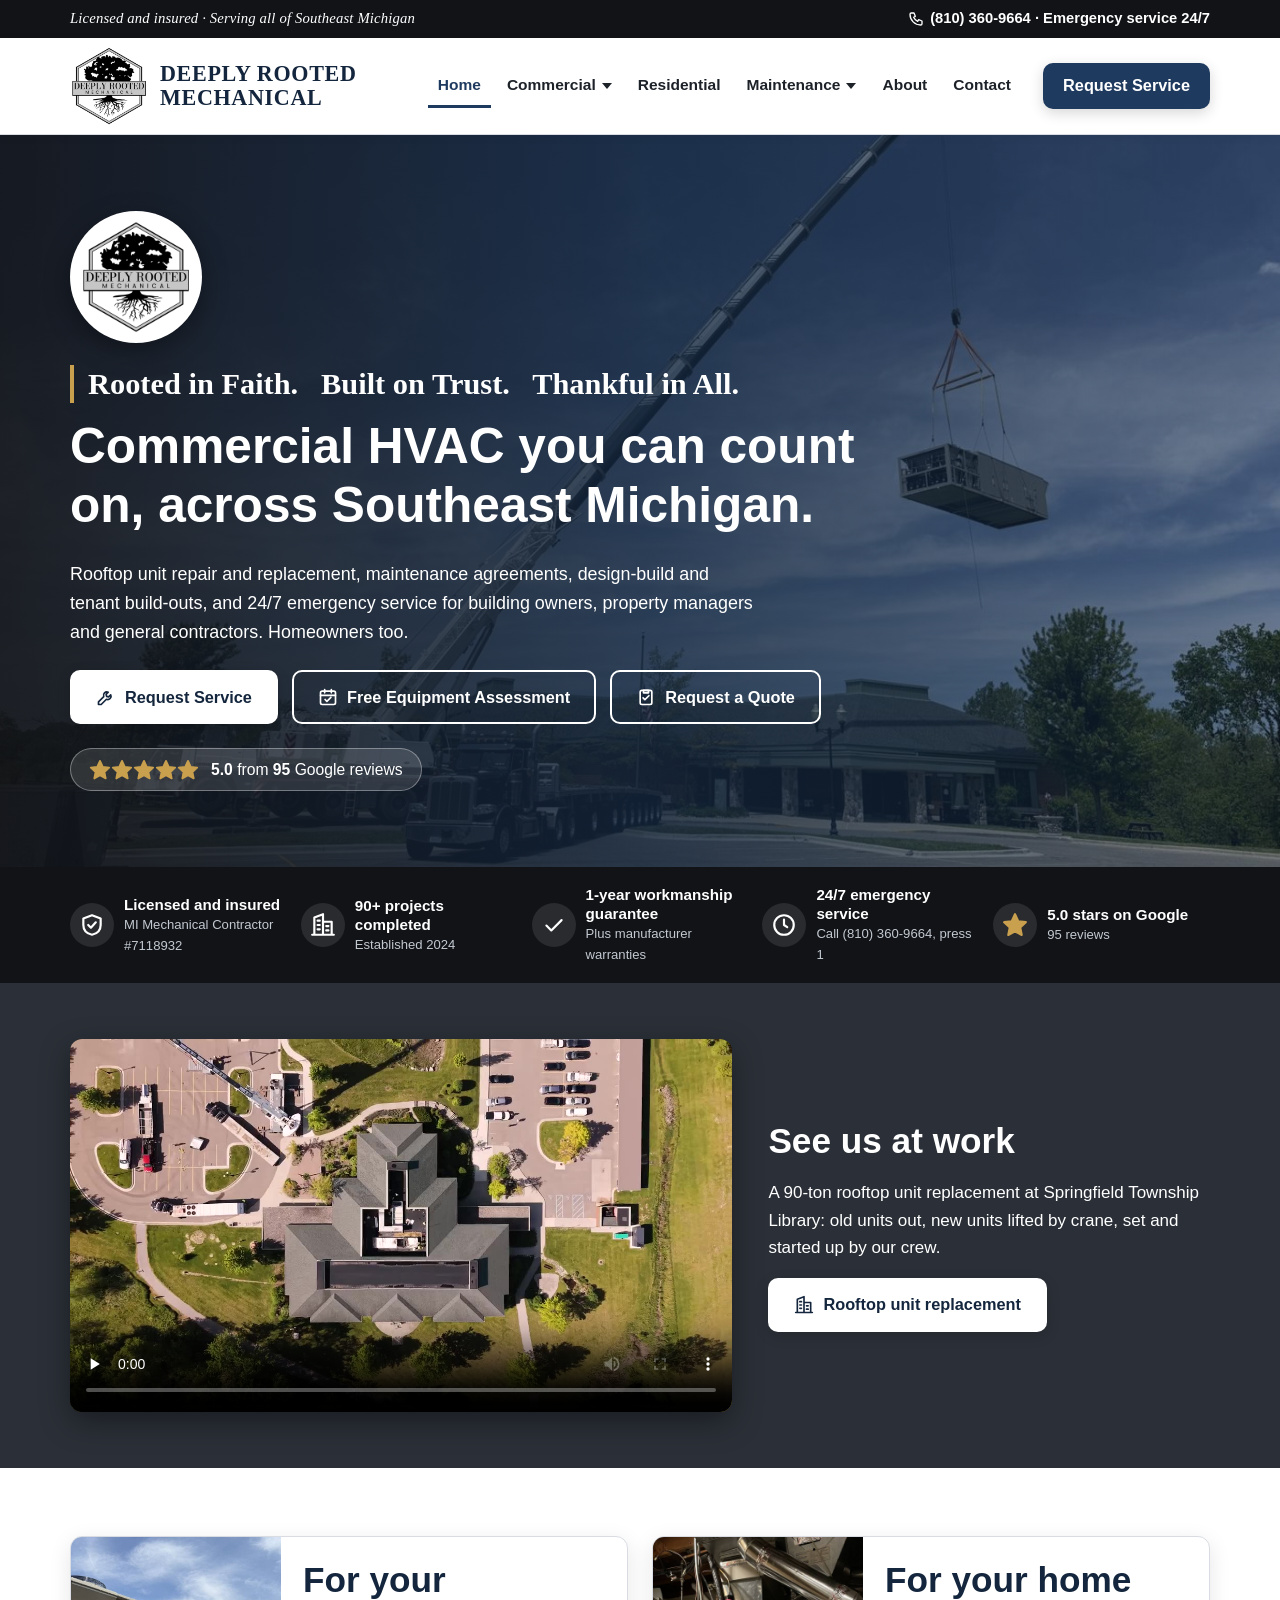
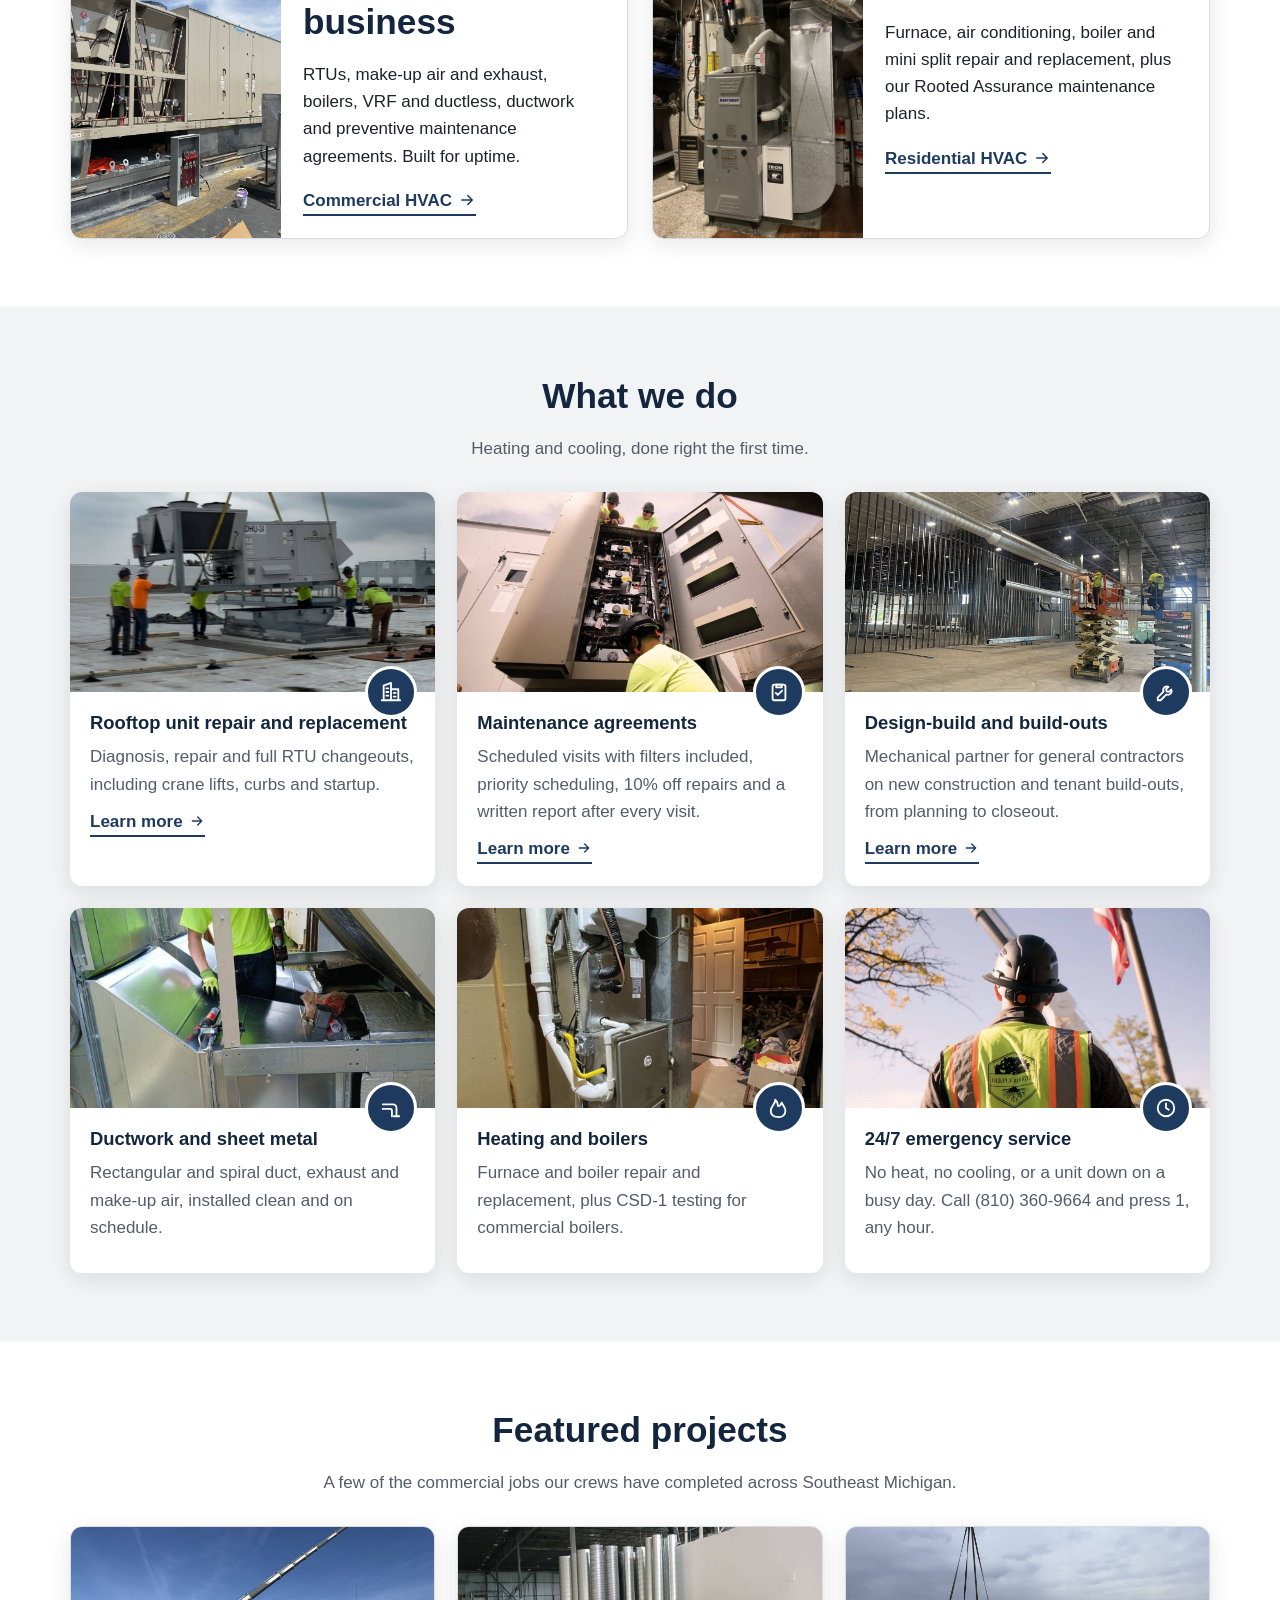
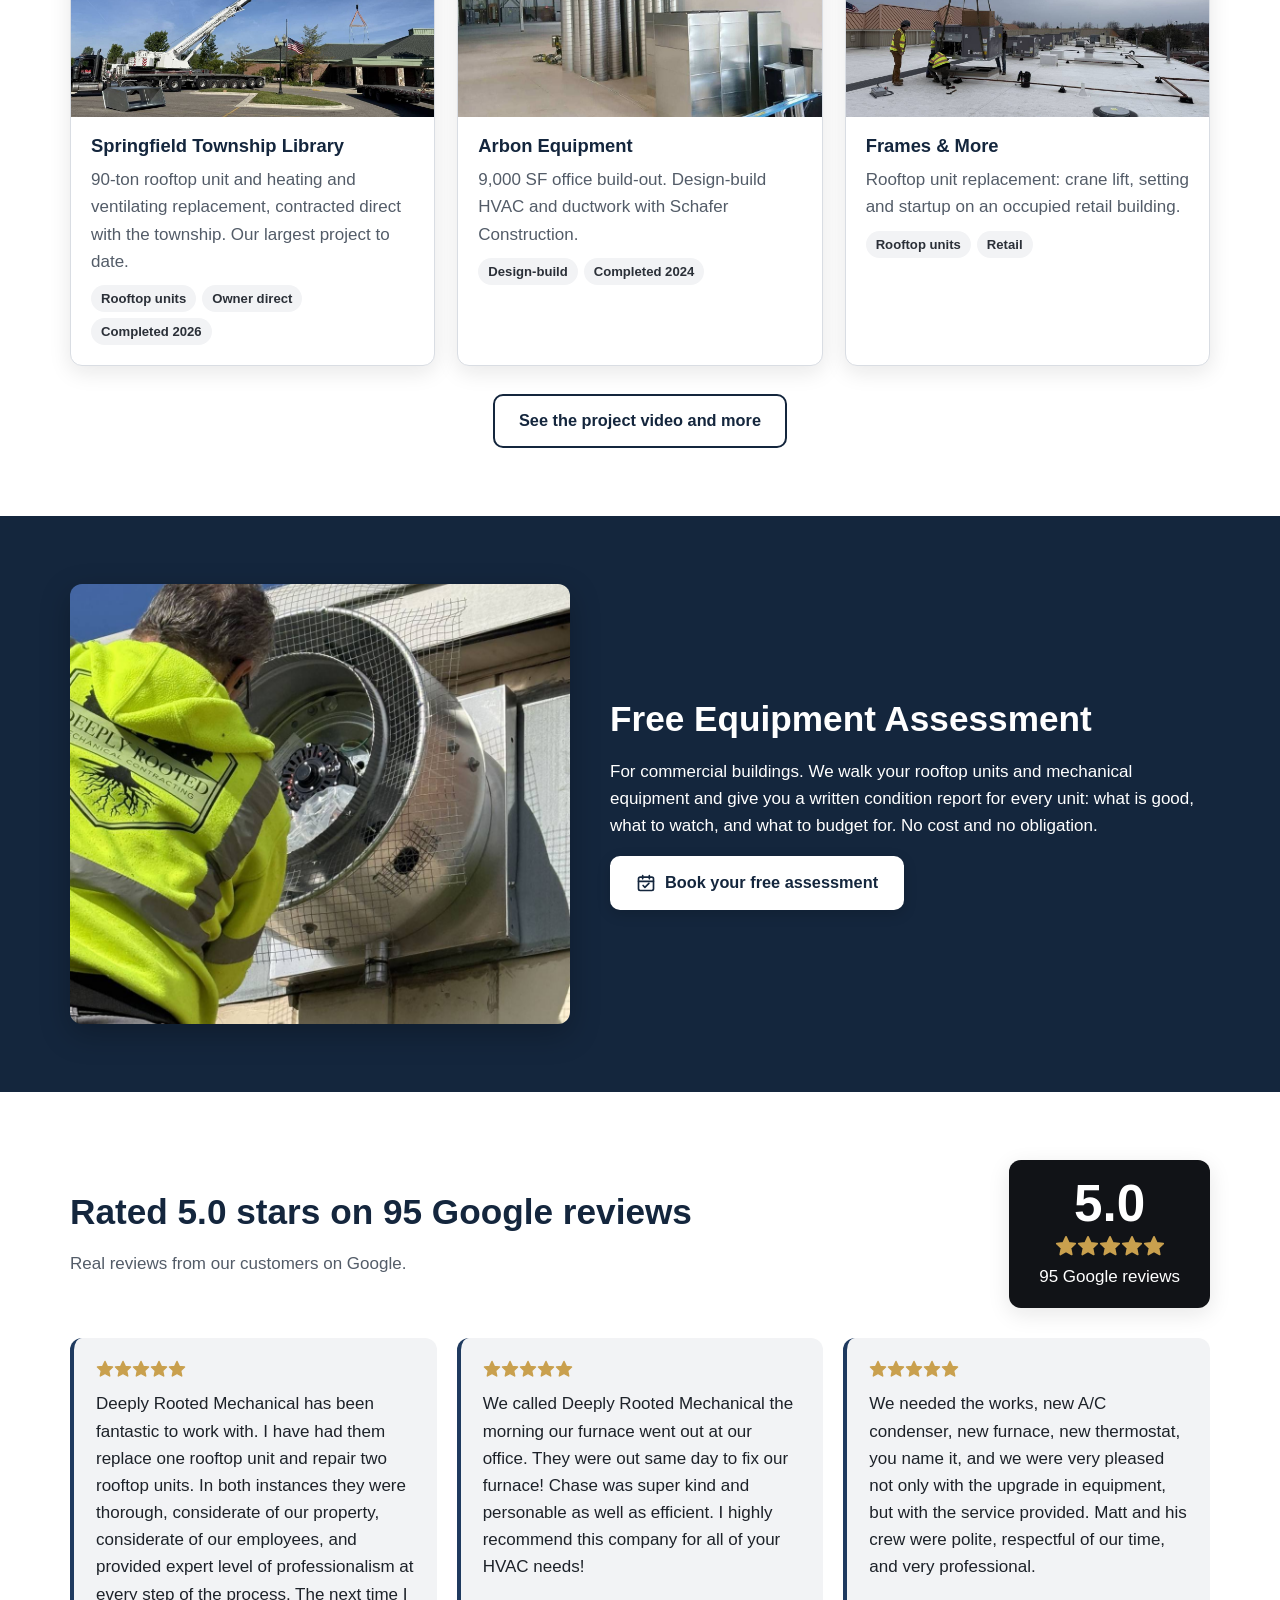
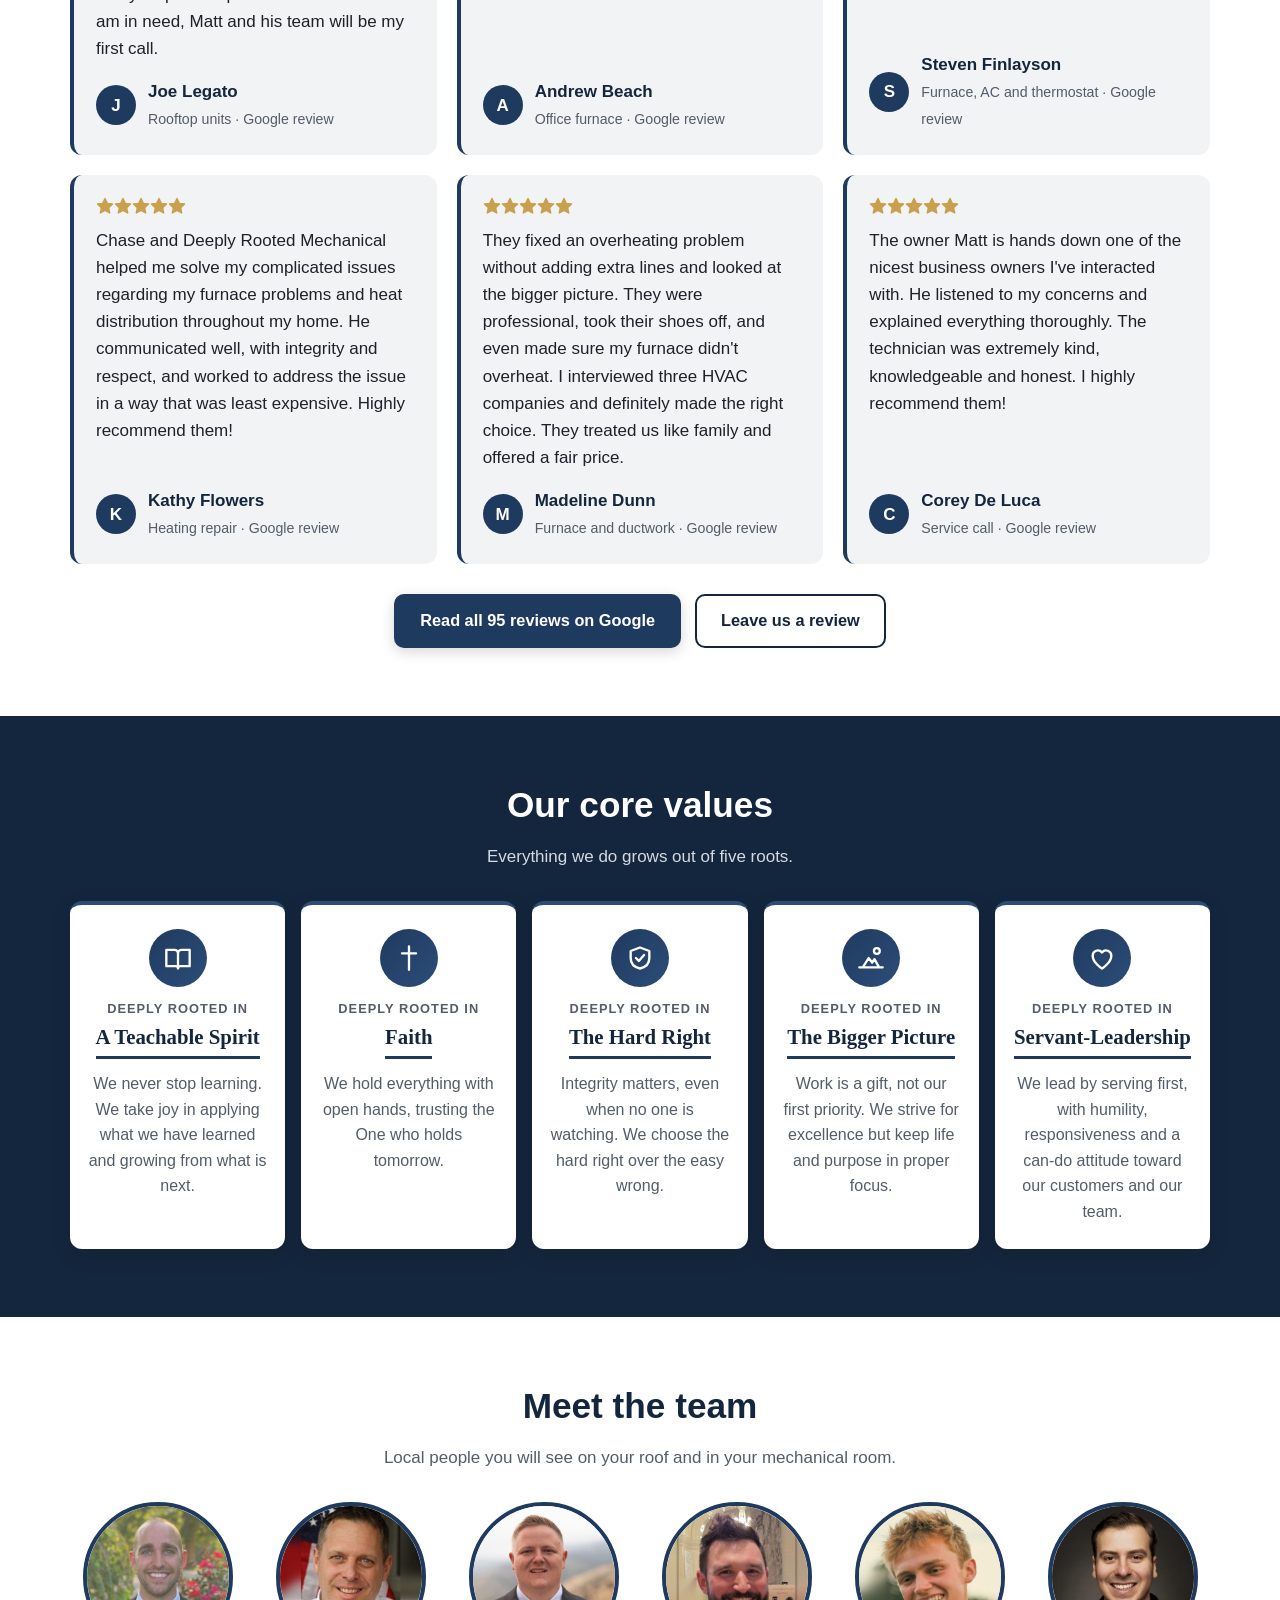
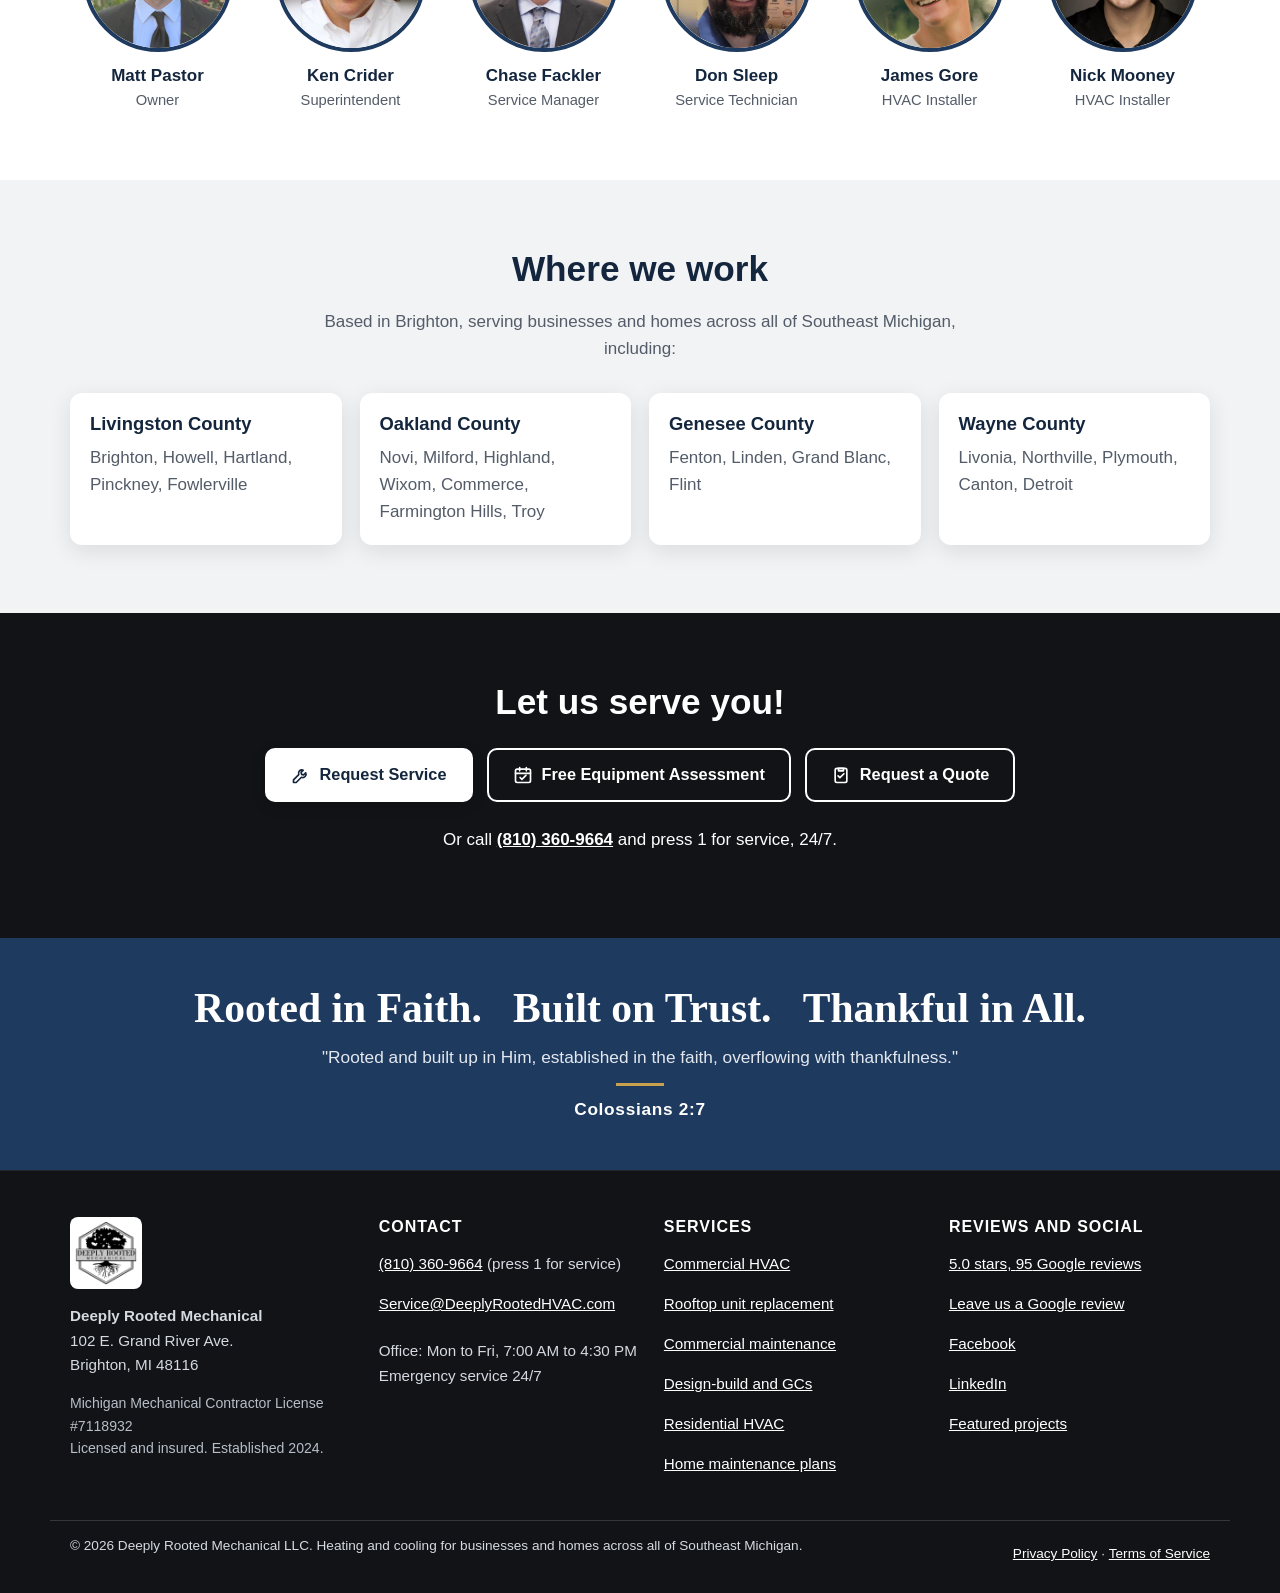
==== commit c0a84f5d: "Round 5: navy header button, project experience table, GC trust list, address/submit text by type, s" ====
--- a/public/index.html
+++ b/public/index.html
@@ -13,7 +13,7 @@
 <meta property="og:image" content="https://deeplyrootedhvac.com/assets/img/rtu-crane.jpg">
 <meta name="theme-color" content="#14263d">
 <link rel="icon" type="image/png" href="/assets/favicon.png">
-<link rel="stylesheet" href="/assets/style.css?v=626517c5">
+<link rel="stylesheet" href="/assets/style.css?v=ab6e7ed0">
 <script type="application/ld+json">{"@context": "https://schema.org", "@type": "HVACBusiness", "@id": "https://deeplyrootedhvac.com/#business", "name": "Deeply Rooted Mechanical", "legalName": "Deeply Rooted Mechanical LLC", "url": "https://deeplyrootedhvac.com/", "logo": "https://deeplyrootedhvac.com/assets/logo.png", "image": "https://deeplyrootedhvac.com/assets/img/rtu-crane.jpg", "telephone": "(810) 360-9664", "email": "Service@DeeplyRootedHVAC.com", "foundingDate": "2024", "address": {"@type": "PostalAddress", "streetAddress": "102 E. Grand River Ave.", "addressLocality": "Brighton", "addressRegion": "MI", "postalCode": "48116", "addressCountry": "US"}, "openingHoursSpecification": [{"@type": "OpeningHoursSpecification", "dayOfWeek": ["Monday", "Tuesday", "Wednesday", "Thursday", "Friday"], "opens": "07:00", "closes": "16:30"}], "areaServed": [{"@type": "AdministrativeArea", "name": "Southeast Michigan"}, {"@type": "AdministrativeArea", "name": "Livingston County, MI"}, {"@type": "AdministrativeArea", "name": "Oakland County, MI"}, {"@type": "AdministrativeArea", "name": "Genesee County, MI"}, {"@type": "AdministrativeArea", "name": "Wayne County, MI"}, {"@type": "City", "name": "Brighton, MI"}, {"@type": "City", "name": "Howell, MI"}, {"@type": "City", "name": "Hartland, MI"}, {"@type": "City", "name": "Pinckney, MI"}, {"@type": "City", "name": "Fowlerville, MI"}, {"@type": "City", "name": "Novi, MI"}, {"@type": "City", "name": "Milford, MI"}, {"@type": "City", "name": "Highland, MI"}, {"@type": "City", "name": "Wixom, MI"}, {"@type": "City", "name": "Commerce, MI"}, {"@type": "City", "name": "Farmington Hills, MI"}, {"@type": "City", "name": "Troy, MI"}, {"@type": "City", "name": "Fenton, MI"}, {"@type": "City", "name": "Linden, MI"}, {"@type": "City", "name": "Grand Blanc, MI"}, {"@type": "City", "name": "Flint, MI"}, {"@type": "City", "name": "Livonia, MI"}, {"@type": "City", "name": "Northville, MI"}, {"@type": "City", "name": "Plymouth, MI"}, {"@type": "City", "name": "Canton, MI"}, {"@type": "City", "name": "Detroit, MI"}], "aggregateRating": {"@type": "AggregateRating", "ratingValue": "5.0", "reviewCount": 95}, "knowsAbout": ["Commercial HVAC", "Rooftop unit (RTU) replacement", "Commercial HVAC maintenance agreements", "Design-build HVAC", "Tenant build-out HVAC", "Sheet metal ductwork", "Boiler service", "Ductless mini split systems", "Furnace repair", "Air conditioning repair"], "hasMap": "https://www.google.com/maps?cid=12884188372933293353", "slogan": "Rooted in Faith. Built on Trust. Thankful in All.", "sameAs": ["https://www.facebook.com/profile.php?id=61579592821615", "https://www.linkedin.com/company/deeply-rooted-mechanical", "https://www.google.com/maps?cid=12884188372933293353"]}</script>
 </head>
 <body>
@@ -23,16 +23,16 @@
 <a href="tel:+18103609664"><svg class="ic" width="16" height="16" viewBox="0 0 24 24" fill="none" stroke="currentColor" stroke-width="2" stroke-linecap="round" stroke-linejoin="round" aria-hidden="true"><path d="M5 3h4l2 5-2.5 1.5a11 11 0 0 0 6 6L16 13l5 2v4a2 2 0 0 1-2 2A16 16 0 0 1 3 5a2 2 0 0 1 2-2z"/></svg> (810) 360-9664 &middot; Emergency service 24/7</a>
 </div></div>
 <header class="site"><div class="wrap">
-<a class="brand" href="/"><img src="/assets/logo.png" alt="Deeply Rooted Mechanical logo" width="56" height="56"><span class="brand-name"><b>Deeply Rooted</b><b>Mechanical</b></span></a>
+<a class="brand" href="/"><img src="/assets/logo-sm.png" alt="Deeply Rooted Mechanical logo" width="56" height="56"><span class="brand-name"><b>Deeply Rooted</b><b>Mechanical</b></span></a>
 <nav id="mainnav" aria-label="Main"><a href="/" aria-current="page">Home</a><div class="has-sub"><a href="/commercial">Commercial <span class="caret" aria-hidden="true"></span></a><div class="sub"><a href="/commercial">Commercial HVAC</a><a href="/rtu-replacement">Rooftop unit replacement</a><a href="/design-build">Design-build and general contractors</a><a href="/projects">Featured projects</a></div></div><a href="/residential">Residential</a><div class="has-sub"><a href="/commercial-maintenance">Maintenance <span class="caret" aria-hidden="true"></span></a><div class="sub"><a href="/commercial-maintenance">Commercial maintenance agreements</a><a href="/rooted-assurance-program">Home maintenance plans</a></div></div><a href="/about-us">About</a><a href="/contact">Contact</a></nav>
-<a class="btn btn-gold hdr-cta" href="/contact?type=service">Request Service</a>
+<a class="btn btn-navy hdr-cta" href="/contact?type=service">Request Service</a>
 <a class="icon-btn hdr-call" href="tel:+18103609664" aria-label="Call (810) 360-9664"><svg class="ic" width="22" height="22" viewBox="0 0 24 24" fill="none" stroke="currentColor" stroke-width="2" stroke-linecap="round" stroke-linejoin="round" aria-hidden="true"><path d="M5 3h4l2 5-2.5 1.5a11 11 0 0 0 6 6L16 13l5 2v4a2 2 0 0 1-2 2A16 16 0 0 1 3 5a2 2 0 0 1 2-2z"/></svg></a>
 <button class="icon-btn menu-btn" type="button" aria-controls="mainnav" aria-expanded="false" aria-label="Menu"><svg class="ic" width="24" height="24" viewBox="0 0 24 24" fill="none" stroke="currentColor" stroke-width="2" stroke-linecap="round" stroke-linejoin="round" aria-hidden="true"><path d="M4 7h16M4 12h16M4 17h16"/></svg></button>
 </div></header>
 <main id="main">
 <section class="hero" style="--hero:url('/assets/img/rtu-crane.jpg')"><div class="wrap">
 <div class="hero-copy">
-<img class="hero-logo" src="/assets/logo.png" alt="Deeply Rooted Mechanical logo" width="132" height="132">
+<img class="hero-logo" src="/assets/logo-sm.png" alt="Deeply Rooted Mechanical logo" width="132" height="132">
 <p class="hero-slogan"><span>Rooted in Faith.</span> <span>Built on Trust.</span> <span>Thankful in All.</span></p>
 <h1>Commercial HVAC you can count on, across Southeast Michigan.</h1>
 <p>Rooftop unit repair and replacement, maintenance agreements, design-build and tenant build-outs, and 24/7 emergency service for building owners, property managers and general contractors. Homeowners too.</p>
@@ -52,24 +52,24 @@
 </div></section>
 
 <section class="paths"><div class="wrap">
-<a class="path" href="/commercial"><img src="/assets/img/rtu-new.jpg" alt="Crew setting new rooftop units" width="1600" height="1200" loading="lazy"><div><h2>For your business</h2><p>RTUs, make-up air and exhaust, boilers, VRF and ductless, ductwork and preventive maintenance agreements. Built for uptime.</p><span class="more">Commercial HVAC <svg class="ic" width="18" height="18" viewBox="0 0 24 24" fill="none" stroke="currentColor" stroke-width="2" stroke-linecap="round" stroke-linejoin="round" aria-hidden="true"><path d="M5 12h14M13 6l6 6-6 6"/></svg></span></div></a>
-<a class="path" href="/residential"><img src="/assets/img/furnace.jpg" alt="New furnace installed by Deeply Rooted Mechanical" width="1200" height="1600" loading="lazy"><div><h2>For your home</h2><p>Furnace, air conditioning, boiler and mini split repair and replacement, plus our Rooted Assurance maintenance plans.</p><span class="more">Residential HVAC <svg class="ic" width="18" height="18" viewBox="0 0 24 24" fill="none" stroke="currentColor" stroke-width="2" stroke-linecap="round" stroke-linejoin="round" aria-hidden="true"><path d="M5 12h14M13 6l6 6-6 6"/></svg></span></div></a>
+<a class="path" href="/commercial"><img src="/assets/img/rtu-new.jpg" alt="Crew setting new rooftop units" width="1400" height="1050" loading="lazy"><div><h2>For your business</h2><p>RTUs, make-up air and exhaust, boilers, VRF and ductless, ductwork and preventive maintenance agreements. Built for uptime.</p><span class="more">Commercial HVAC <svg class="ic" width="18" height="18" viewBox="0 0 24 24" fill="none" stroke="currentColor" stroke-width="2" stroke-linecap="round" stroke-linejoin="round" aria-hidden="true"><path d="M5 12h14M13 6l6 6-6 6"/></svg></span></div></a>
+<a class="path" href="/residential"><img src="/assets/img/furnace.jpg" alt="New furnace installed by Deeply Rooted Mechanical" width="1050" height="1400" loading="lazy"><div><h2>For your home</h2><p>Furnace, air conditioning, boiler and mini split repair and replacement, plus our Rooted Assurance maintenance plans.</p><span class="more">Residential HVAC <svg class="ic" width="18" height="18" viewBox="0 0 24 24" fill="none" stroke="currentColor" stroke-width="2" stroke-linecap="round" stroke-linejoin="round" aria-hidden="true"><path d="M5 12h14M13 6l6 6-6 6"/></svg></span></div></a>
 </div></section>
 
 <section class="services"><div class="wrap">
 <div class="section-head center"><h2>What we do</h2><p>Heating and cooling, done right the first time.</p></div>
-<ul class="photo-cards"><li><a href="/rtu-replacement"><img src="/assets/img/rtu-set.jpg" alt="Crew setting a new rooftop unit on its curb" width="1206" height="1058" loading="lazy"><div><span class="pc-ic"><svg class="ic" width="22" height="22" viewBox="0 0 24 24" fill="none" stroke="currentColor" stroke-width="2" stroke-linecap="round" stroke-linejoin="round" aria-hidden="true"><path d="M4 21V5l8-3v19M12 9h8v12M7 8h2M7 12h2M7 16h2M15 13h2M15 17h2M2 21h20"/></svg></span><h3>Rooftop unit repair and replacement</h3><p>Diagnosis, repair and full RTU changeouts, including crane lifts, curbs and startup.</p><span class="more">Learn more <svg class="ic" width="16" height="16" viewBox="0 0 24 24" fill="none" stroke="currentColor" stroke-width="2" stroke-linecap="round" stroke-linejoin="round" aria-hidden="true"><path d="M5 12h14M13 6l6 6-6 6"/></svg></span></div></a></li><li><a href="/commercial-maintenance"><img src="/assets/img/service-tech.jpg" alt="Technicians working inside a rooftop unit" width="1206" height="669" loading="lazy"><div><span class="pc-ic"><svg class="ic" width="22" height="22" viewBox="0 0 24 24" fill="none" stroke="currentColor" stroke-width="2" stroke-linecap="round" stroke-linejoin="round" aria-hidden="true"><rect x="5" y="4" width="14" height="17" rx="2"/><path d="M9 4h6v3H9z"/><path d="M8.5 13l2.2 2.2L15.5 10.5"/></svg></span><h3>Maintenance agreements</h3><p>Scheduled visits with filters included, priority scheduling, 10% off repairs and a written report after every visit.</p><span class="more">Learn more <svg class="ic" width="16" height="16" viewBox="0 0 24 24" fill="none" stroke="currentColor" stroke-width="2" stroke-linecap="round" stroke-linejoin="round" aria-hidden="true"><path d="M5 12h14M13 6l6 6-6 6"/></svg></span></div></a></li><li><a href="/design-build"><img src="/assets/img/buildout.jpg" alt="Crew installing spiral duct on a tenant build-out" width="1600" height="1200" loading="lazy"><div><span class="pc-ic"><svg class="ic" width="22" height="22" viewBox="0 0 24 24" fill="none" stroke="currentColor" stroke-width="2" stroke-linecap="round" stroke-linejoin="round" aria-hidden="true"><path d="M14.7 6.3a4 4 0 0 0-5.4 5.2L3 17.8V21h3.2l6.3-6.3a4 4 0 0 0 5.2-5.4l-2.6 2.6-2.4-.6-.6-2.4z"/></svg></span><h3>Design-build and build-outs</h3><p>Mechanical partner for general contractors on new construction and tenant build-outs, from planning to closeout.</p><span class="more">Learn more <svg class="ic" width="16" height="16" viewBox="0 0 24 24" fill="none" stroke="currentColor" stroke-width="2" stroke-linecap="round" stroke-linejoin="round" aria-hidden="true"><path d="M5 12h14M13 6l6 6-6 6"/></svg></span></div></a></li><li><img src="/assets/img/ductwork.jpg" alt="Installer connecting ductwork" width="1200" height="1600" loading="lazy"><div><span class="pc-ic"><svg class="ic" width="22" height="22" viewBox="0 0 24 24" fill="none" stroke="currentColor" stroke-width="2" stroke-linecap="round" stroke-linejoin="round" aria-hidden="true"><path d="M3 8h11a4 4 0 0 1 4 4v9M3 13h8a2 2 0 0 1 2 2v6M21 21h-6"/></svg></span><h3>Ductwork and sheet metal</h3><p>Rectangular and spiral duct, exhaust and make-up air, installed clean and on schedule.</p></div></li><li><img src="/assets/img/furnace-2.jpg" alt="Furnace installation" width="1200" height="1600" loading="lazy"><div><span class="pc-ic"><svg class="ic" width="22" height="22" viewBox="0 0 24 24" fill="none" stroke="currentColor" stroke-width="2" stroke-linecap="round" stroke-linejoin="round" aria-hidden="true"><path d="M12 22c4 0 7-3 7-7 0-4-3-6-4-9-1 3-3 4-4 4 0-3-1-5-3-7 0 5-5 7-5 12 0 4 3 7 9 7z"/></svg></span><h3>Heating and boilers</h3><p>Furnace and boiler repair and replacement, plus CSD-1 testing for commercial boilers.</p></div></li><li><img src="/assets/img/safety-vest.jpg" alt="Deeply Rooted Mechanical crew member" width="1206" height="673" loading="lazy"><div><span class="pc-ic"><svg class="ic" width="22" height="22" viewBox="0 0 24 24" fill="none" stroke="currentColor" stroke-width="2" stroke-linecap="round" stroke-linejoin="round" aria-hidden="true"><circle cx="12" cy="12" r="9"/><path d="M12 7v5l3 2"/></svg></span><h3>24/7 emergency service</h3><p>No heat, no cooling, or a unit down on a busy day. Call (810) 360-9664 and press 1, any hour.</p></div></li></ul>
+<ul class="photo-cards"><li><a href="/rtu-replacement"><img src="/assets/img/rtu-set.jpg" alt="Crew setting a new rooftop unit on its curb" width="1206" height="1058" loading="lazy"><div><span class="pc-ic"><svg class="ic" width="22" height="22" viewBox="0 0 24 24" fill="none" stroke="currentColor" stroke-width="2" stroke-linecap="round" stroke-linejoin="round" aria-hidden="true"><path d="M4 21V5l8-3v19M12 9h8v12M7 8h2M7 12h2M7 16h2M15 13h2M15 17h2M2 21h20"/></svg></span><h3>Rooftop unit repair and replacement</h3><p>Diagnosis, repair and full RTU changeouts, including crane lifts, curbs and startup.</p><span class="more">Learn more <svg class="ic" width="16" height="16" viewBox="0 0 24 24" fill="none" stroke="currentColor" stroke-width="2" stroke-linecap="round" stroke-linejoin="round" aria-hidden="true"><path d="M5 12h14M13 6l6 6-6 6"/></svg></span></div></a></li><li><a href="/commercial-maintenance"><img src="/assets/img/service-tech.jpg" alt="Technicians working inside a rooftop unit" width="1206" height="669" loading="lazy"><div><span class="pc-ic"><svg class="ic" width="22" height="22" viewBox="0 0 24 24" fill="none" stroke="currentColor" stroke-width="2" stroke-linecap="round" stroke-linejoin="round" aria-hidden="true"><rect x="5" y="4" width="14" height="17" rx="2"/><path d="M9 4h6v3H9z"/><path d="M8.5 13l2.2 2.2L15.5 10.5"/></svg></span><h3>Maintenance agreements</h3><p>Scheduled visits with filters included, priority scheduling, 10% off repairs and a written report after every visit.</p><span class="more">Learn more <svg class="ic" width="16" height="16" viewBox="0 0 24 24" fill="none" stroke="currentColor" stroke-width="2" stroke-linecap="round" stroke-linejoin="round" aria-hidden="true"><path d="M5 12h14M13 6l6 6-6 6"/></svg></span></div></a></li><li><a href="/design-build"><img src="/assets/img/buildout.jpg" alt="Crew installing spiral duct on a tenant build-out" width="1400" height="1050" loading="lazy"><div><span class="pc-ic"><svg class="ic" width="22" height="22" viewBox="0 0 24 24" fill="none" stroke="currentColor" stroke-width="2" stroke-linecap="round" stroke-linejoin="round" aria-hidden="true"><path d="M14.7 6.3a4 4 0 0 0-5.4 5.2L3 17.8V21h3.2l6.3-6.3a4 4 0 0 0 5.2-5.4l-2.6 2.6-2.4-.6-.6-2.4z"/></svg></span><h3>Design-build and build-outs</h3><p>Mechanical partner for general contractors on new construction and tenant build-outs, from planning to closeout.</p><span class="more">Learn more <svg class="ic" width="16" height="16" viewBox="0 0 24 24" fill="none" stroke="currentColor" stroke-width="2" stroke-linecap="round" stroke-linejoin="round" aria-hidden="true"><path d="M5 12h14M13 6l6 6-6 6"/></svg></span></div></a></li><li><img src="/assets/img/ductwork.jpg" alt="Installer connecting ductwork" width="1050" height="1400" loading="lazy"><div><span class="pc-ic"><svg class="ic" width="22" height="22" viewBox="0 0 24 24" fill="none" stroke="currentColor" stroke-width="2" stroke-linecap="round" stroke-linejoin="round" aria-hidden="true"><path d="M3 8h11a4 4 0 0 1 4 4v9M3 13h8a2 2 0 0 1 2 2v6M21 21h-6"/></svg></span><h3>Ductwork and sheet metal</h3><p>Rectangular and spiral duct, exhaust and make-up air, installed clean and on schedule.</p></div></li><li><img src="/assets/img/furnace-2.jpg" alt="Furnace installation" width="1050" height="1400" loading="lazy"><div><span class="pc-ic"><svg class="ic" width="22" height="22" viewBox="0 0 24 24" fill="none" stroke="currentColor" stroke-width="2" stroke-linecap="round" stroke-linejoin="round" aria-hidden="true"><path d="M12 22c4 0 7-3 7-7 0-4-3-6-4-9-1 3-3 4-4 4 0-3-1-5-3-7 0 5-5 7-5 12 0 4 3 7 9 7z"/></svg></span><h3>Heating and boilers</h3><p>Furnace and boiler repair and replacement, plus CSD-1 testing for commercial boilers.</p></div></li><li><img src="/assets/img/safety-vest.jpg" alt="Deeply Rooted Mechanical crew member" width="1206" height="673" loading="lazy"><div><span class="pc-ic"><svg class="ic" width="22" height="22" viewBox="0 0 24 24" fill="none" stroke="currentColor" stroke-width="2" stroke-linecap="round" stroke-linejoin="round" aria-hidden="true"><circle cx="12" cy="12" r="9"/><path d="M12 7v5l3 2"/></svg></span><h3>24/7 emergency service</h3><p>No heat, no cooling, or a unit down on a busy day. Call (810) 360-9664 and press 1, any hour.</p></div></li></ul>
 </div></section>
 
 <section class="proj-sec"><div class="wrap">
 <div class="section-head center"><h2>Featured projects</h2><p>A few of the commercial jobs our crews have completed across Southeast Michigan.</p></div>
-<ul class="projects"><li><img src="/assets/img/library-crane.jpg" alt="Springfield Township Library project by Deeply Rooted Mechanical" width="1600" height="1200" loading="lazy"><div><h3>Springfield Township Library</h3><p>90-ton rooftop unit and heating and ventilating replacement, contracted direct with the township. Our largest project to date.</p><p class="tags"><span>Rooftop units</span><span>Owner direct</span><span>Completed 2026</span></p></div></li><li><img src="/assets/img/arbon-buildout.jpg" alt="Arbon Equipment project by Deeply Rooted Mechanical" width="1200" height="1600" loading="lazy"><div><h3>Arbon Equipment</h3><p>9,000 SF office build-out. Design-build HVAC and ductwork with Schafer Construction.</p><p class="tags"><span>Design-build</span><span>Completed 2024</span></p></div></li><li><img src="/assets/img/retail-rtu.jpg" alt="Frames &amp; More project by Deeply Rooted Mechanical" width="1600" height="1200" loading="lazy"><div><h3>Frames &amp; More</h3><p>Rooftop unit replacement: crane lift, setting and startup on an occupied retail building.</p><p class="tags"><span>Rooftop units</span><span>Retail</span></p></div></li></ul>
+<ul class="projects"><li><img src="/assets/img/library-crane.jpg" alt="Springfield Township Library project by Deeply Rooted Mechanical" width="1400" height="1050" loading="lazy"><div><h3>Springfield Township Library</h3><p>90-ton rooftop unit and heating and ventilating replacement, contracted direct with the township. Our largest project to date.</p><p class="tags"><span>Rooftop units</span><span>Owner direct</span><span>Completed 2026</span></p></div></li><li><img src="/assets/img/arbon-buildout.jpg" alt="Arbon Equipment project by Deeply Rooted Mechanical" width="1050" height="1400" loading="lazy"><div><h3>Arbon Equipment</h3><p>9,000 SF office build-out. Design-build HVAC and ductwork with Schafer Construction.</p><p class="tags"><span>Design-build</span><span>Completed 2024</span></p></div></li><li><img src="/assets/img/retail-rtu.jpg" alt="Frames &amp; More project by Deeply Rooted Mechanical" width="1400" height="1050" loading="lazy"><div><h3>Frames &amp; More</h3><p>Rooftop unit replacement: crane lift, setting and startup on an occupied retail building.</p><p class="tags"><span>Rooftop units</span><span>Retail</span></p></div></li></ul>
 <div class="center"><a class="btn btn-outline" href="/projects">See the project video and more</a></div>
 </div></section>
 
 
 <section class="offer"><div class="wrap offer-inner">
-<img src="/assets/img/exhaust-fan.jpg" alt="Technician inspecting a rooftop exhaust fan" width="1200" height="1600">
+<img src="/assets/img/exhaust-fan.jpg" alt="Technician inspecting a rooftop exhaust fan" width="1050" height="1400">
 <div>
 <h2>Free Equipment Assessment</h2>
 <p>For commercial buildings. We walk your rooftop units and mechanical equipment and give you a written condition report for every unit: what is good, what to watch, and what to budget for. No cost and no obligation.</p>
@@ -116,7 +116,7 @@
 </div></section>
 <footer class="site"><div class="wrap cols">
 <div>
-<img src="/assets/logo.png" alt="" width="72" height="72">
+<img src="/assets/logo-sm.png" alt="" width="72" height="72">
 <p><strong>Deeply Rooted Mechanical</strong><br>102 E. Grand River Ave.<br>Brighton, MI 48116</p>
 <p class="small">Michigan Mechanical Contractor License #7118932<br>Licensed and insured. Established 2024.</p>
 </div>
@@ -138,6 +138,6 @@
 <p><a href="/privacy-policy">Privacy Policy</a> &middot; <a href="/terms-of-service">Terms of Service</a></p></div>
 </footer>
 <div class="mbar"><a href="tel:+18103609664"><svg class="ic" width="20" height="20" viewBox="0 0 24 24" fill="none" stroke="currentColor" stroke-width="2" stroke-linecap="round" stroke-linejoin="round" aria-hidden="true"><path d="M5 3h4l2 5-2.5 1.5a11 11 0 0 0 6 6L16 13l5 2v4a2 2 0 0 1-2 2A16 16 0 0 1 3 5a2 2 0 0 1 2-2z"/></svg> Call</a><a class="mbar-main" href="/contact?type=service"><svg class="ic" width="20" height="20" viewBox="0 0 24 24" fill="none" stroke="currentColor" stroke-width="2" stroke-linecap="round" stroke-linejoin="round" aria-hidden="true"><path d="M14.7 6.3a4 4 0 0 0-5.4 5.2L3 17.8V21h3.2l6.3-6.3a4 4 0 0 0 5.2-5.4l-2.6 2.6-2.4-.6-.6-2.4z"/></svg> Request Service</a></div>
-<script src="/assets/site.js?v=7b4f1c7f" defer></script>
+<script src="/assets/site.js?v=7d9e8c18" defer></script>
 </body>
 </html>
--- a/assets/style.css
+++ b/assets/style.css
@@ -362,3 +362,12 @@
 .r-ic{width:44px;height:44px;border-radius:12px;background:var(--navy);color:#fff;display:grid;place-items:center;flex:none}
 @media (max-width:1020px){.brand img{width:56px;height:56px}.brand-name b{font-size:1.08rem}}
 @media (max-width:640px){.hero-logo{width:96px;height:96px;padding:7px}.brand-name b{font-size:1rem}.brand img{width:50px;height:50px}}
+
+/* round 5 */
+.mbar a.mbar-main{background:var(--navy);color:#fff}
+.work{width:100%;border-collapse:collapse;background:#fff;border-radius:var(--radius);overflow:hidden;box-shadow:var(--shadow)}
+.work th,.work td{padding:12px 16px;text-align:left;border-bottom:1px solid var(--line);vertical-align:top}
+.work th{background:var(--navy-d);color:#fff;font-size:.9rem;text-transform:uppercase;letter-spacing:.05em}
+.work td:last-child{white-space:nowrap;color:var(--muted)}
+.split .checks{margin-top:14px}
+@media (max-width:640px){.hero-logo{display:none}.work th:nth-child(2),.work td:nth-child(2){font-size:.92rem}}
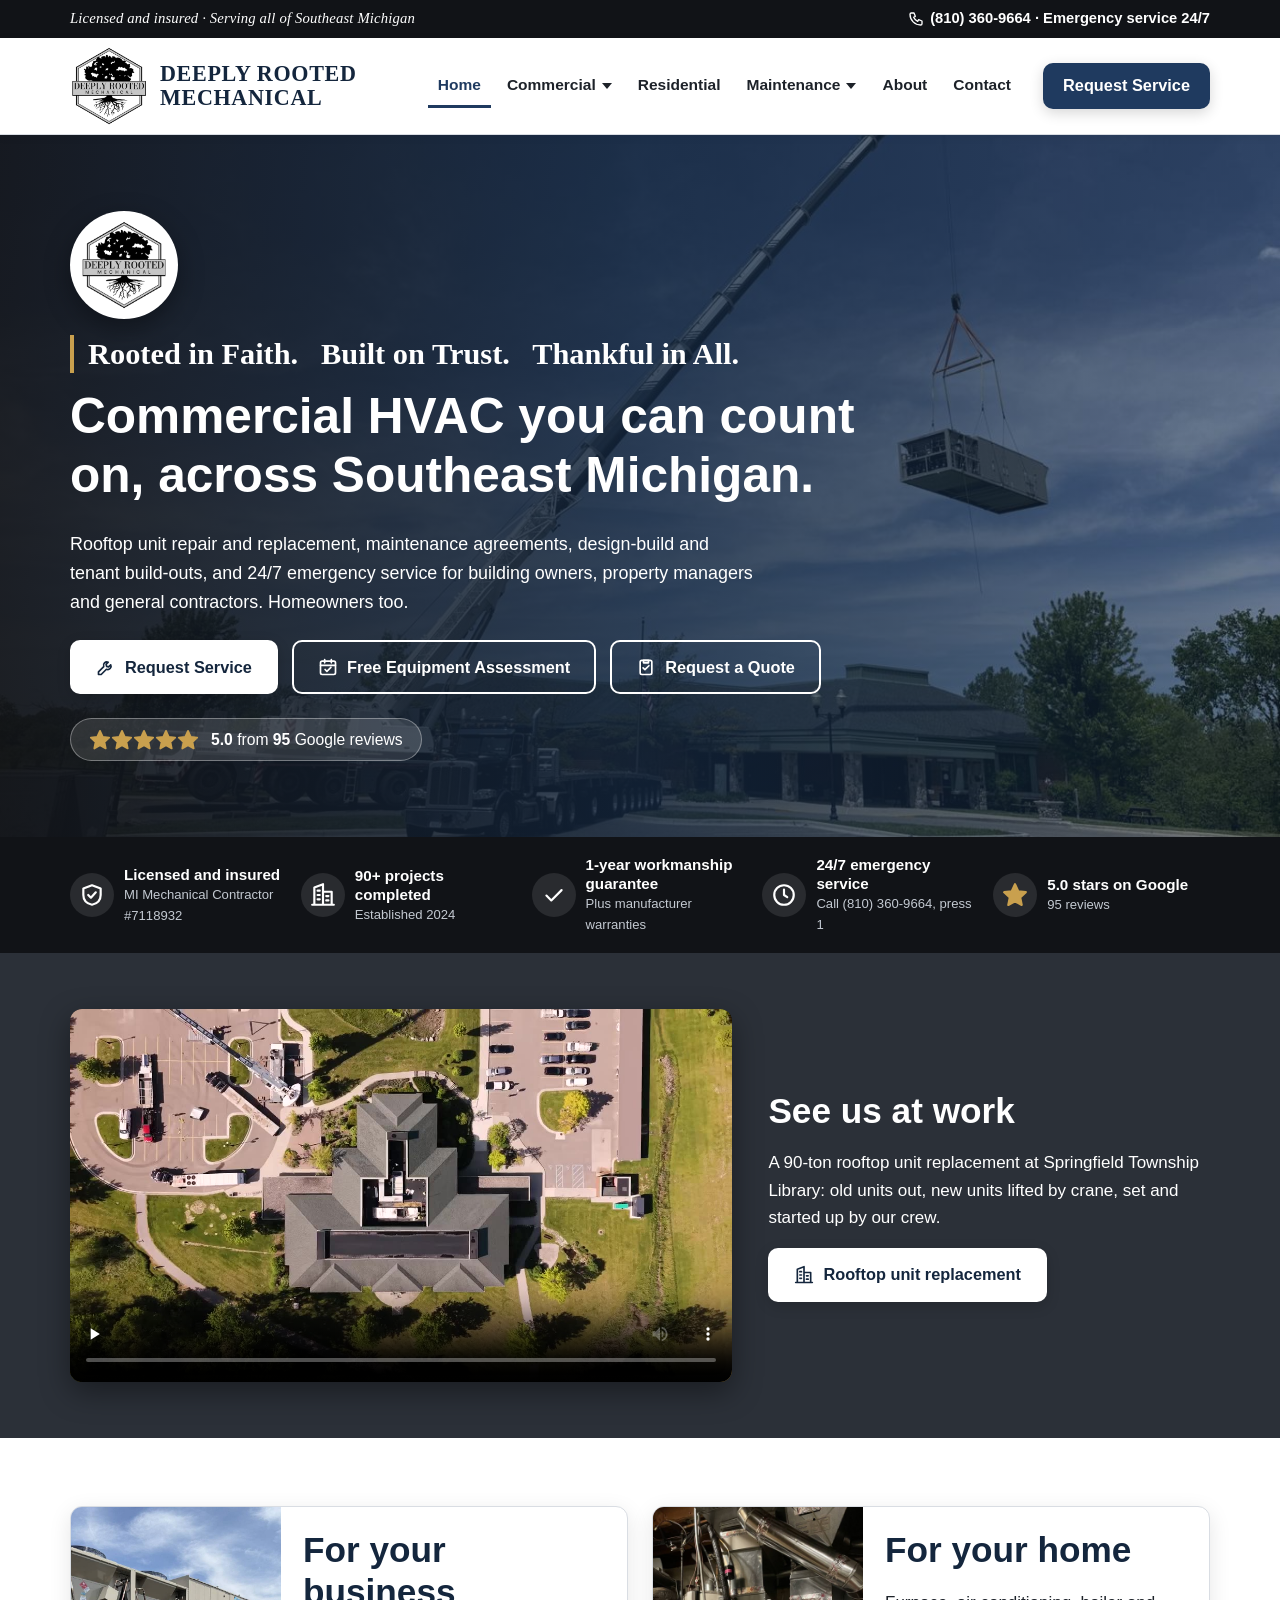
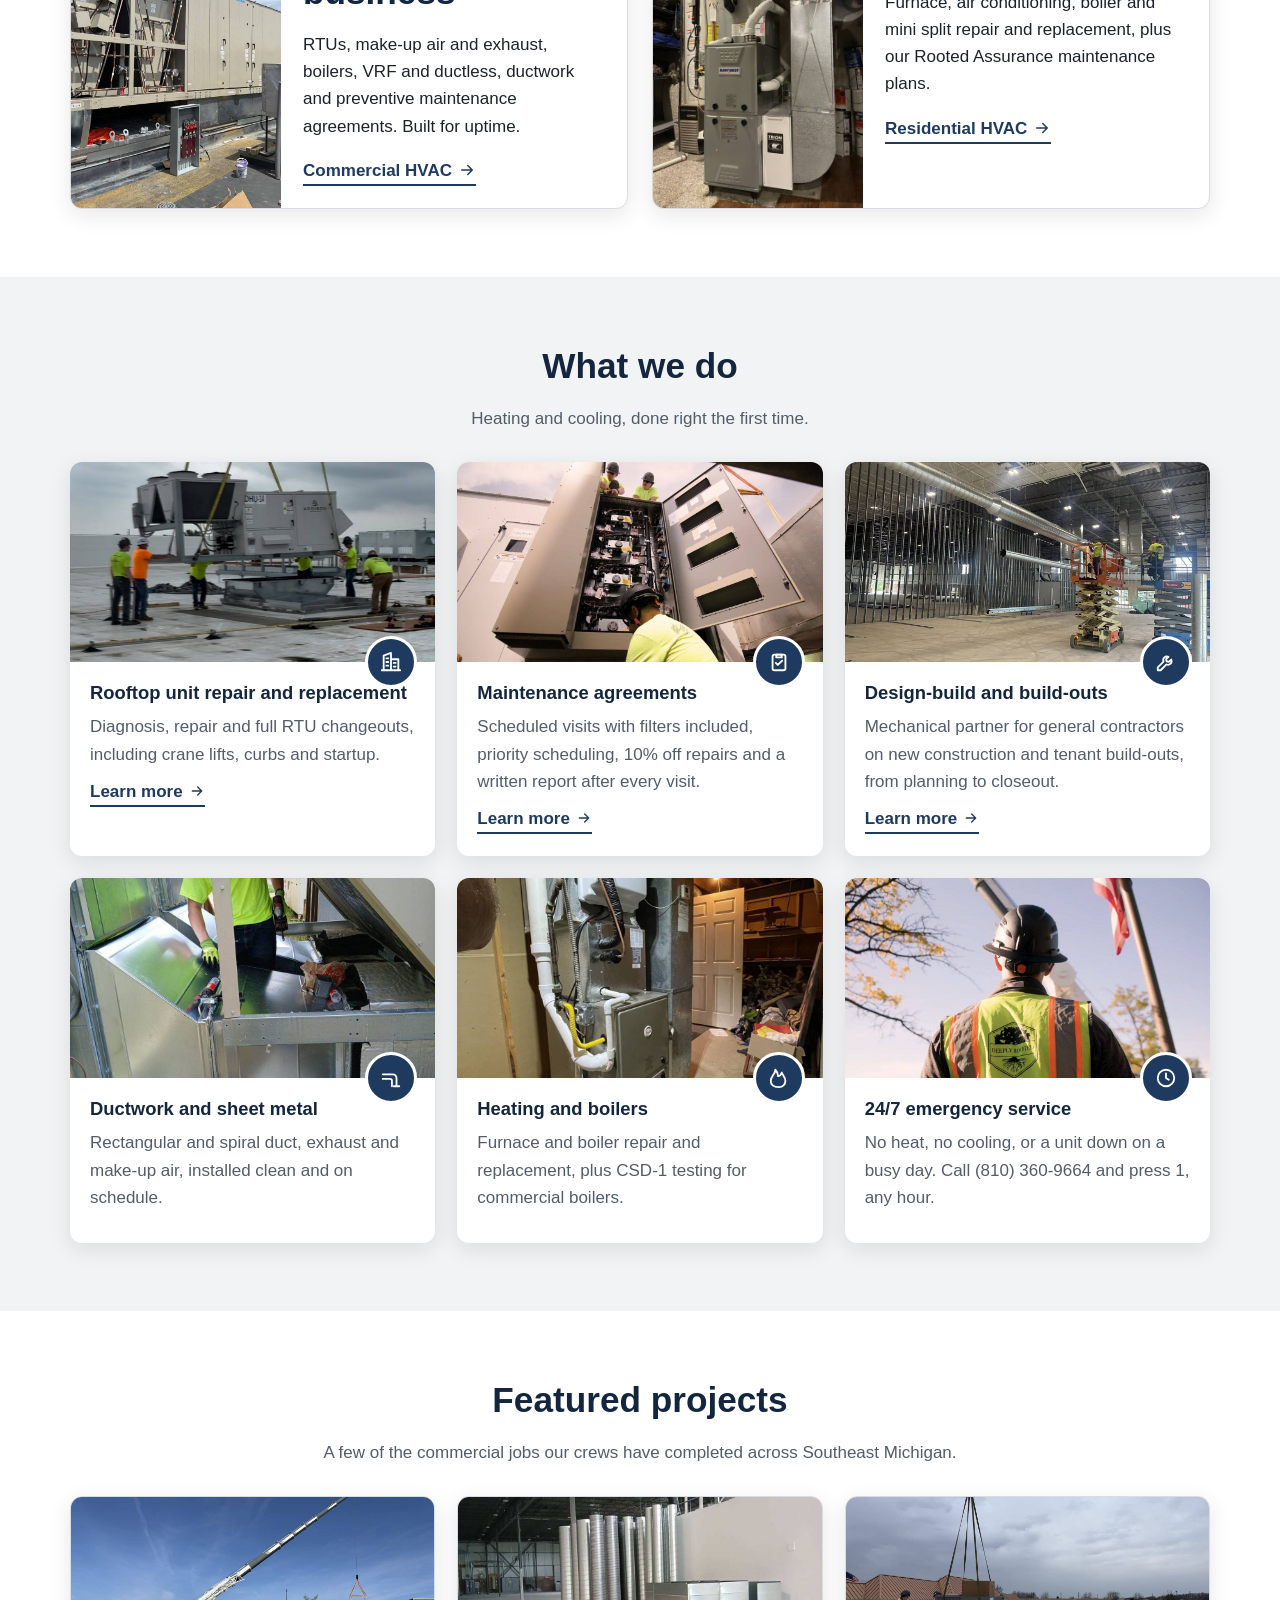
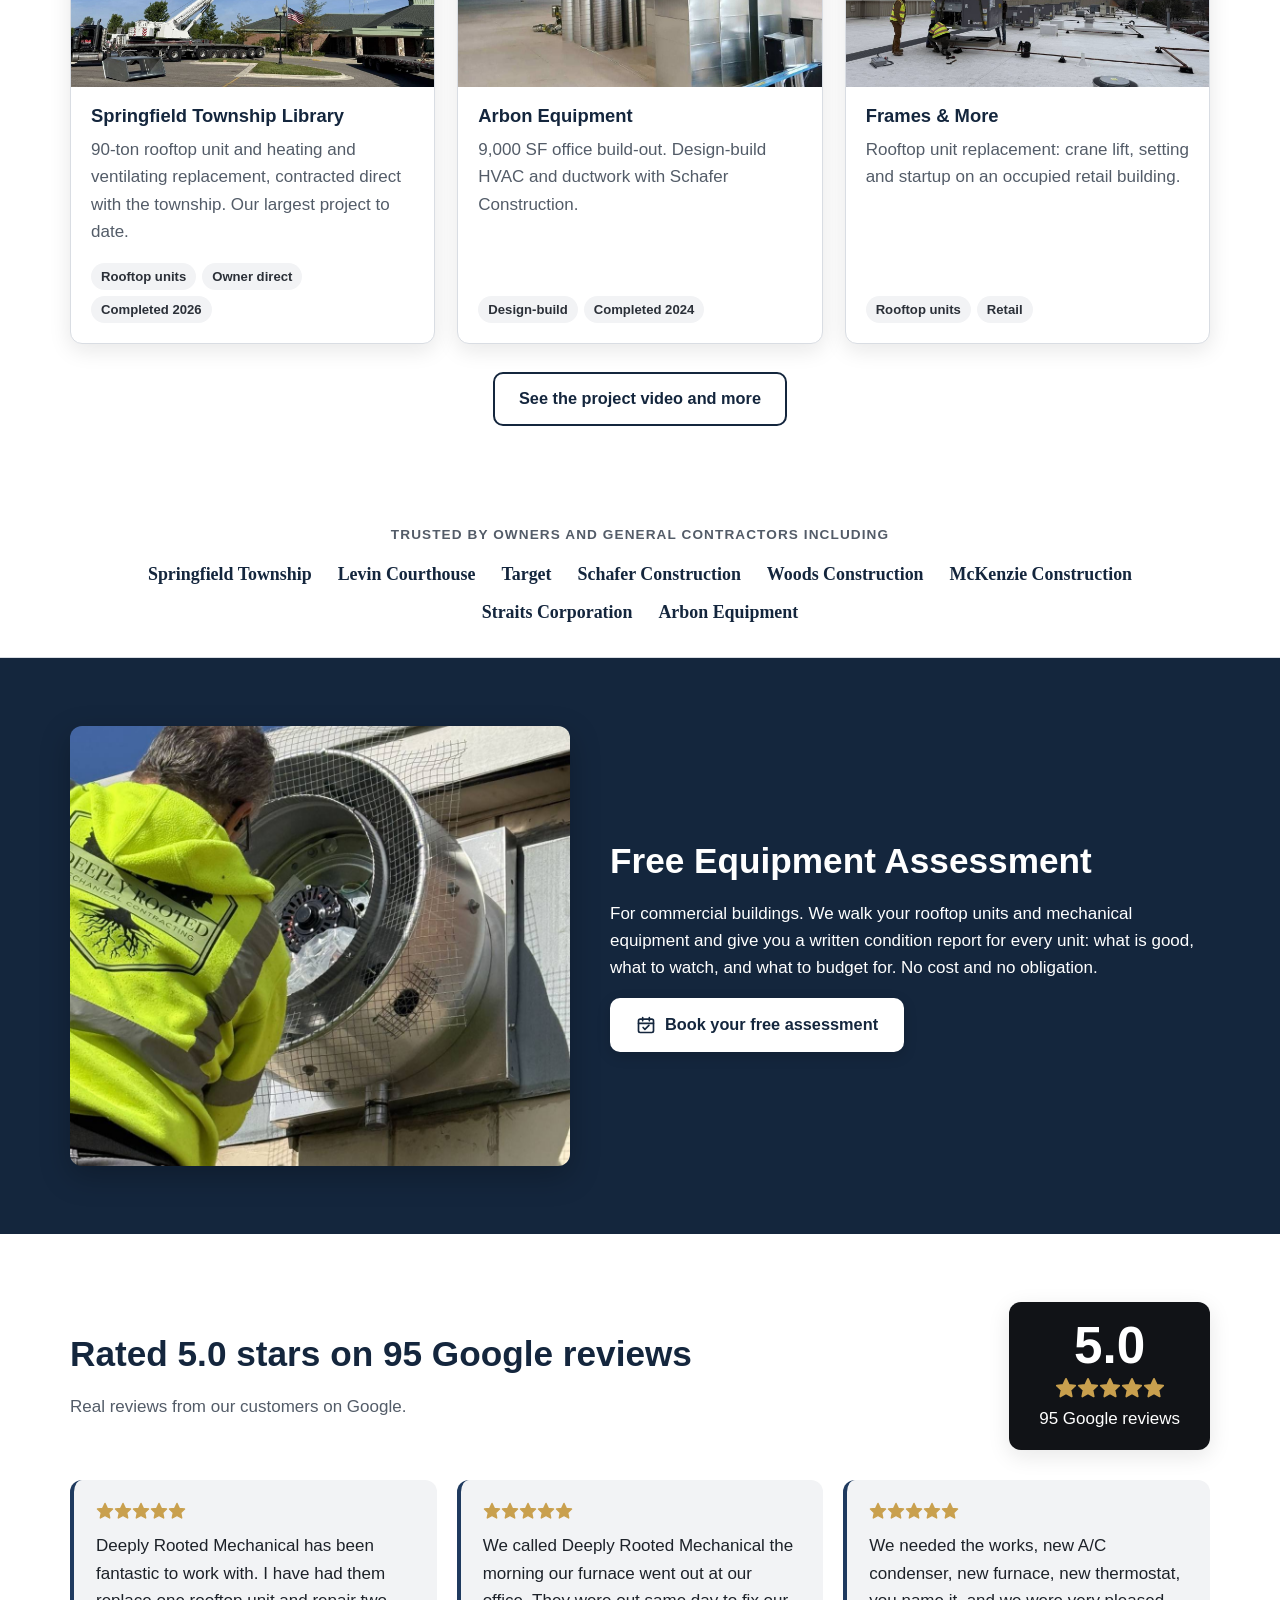
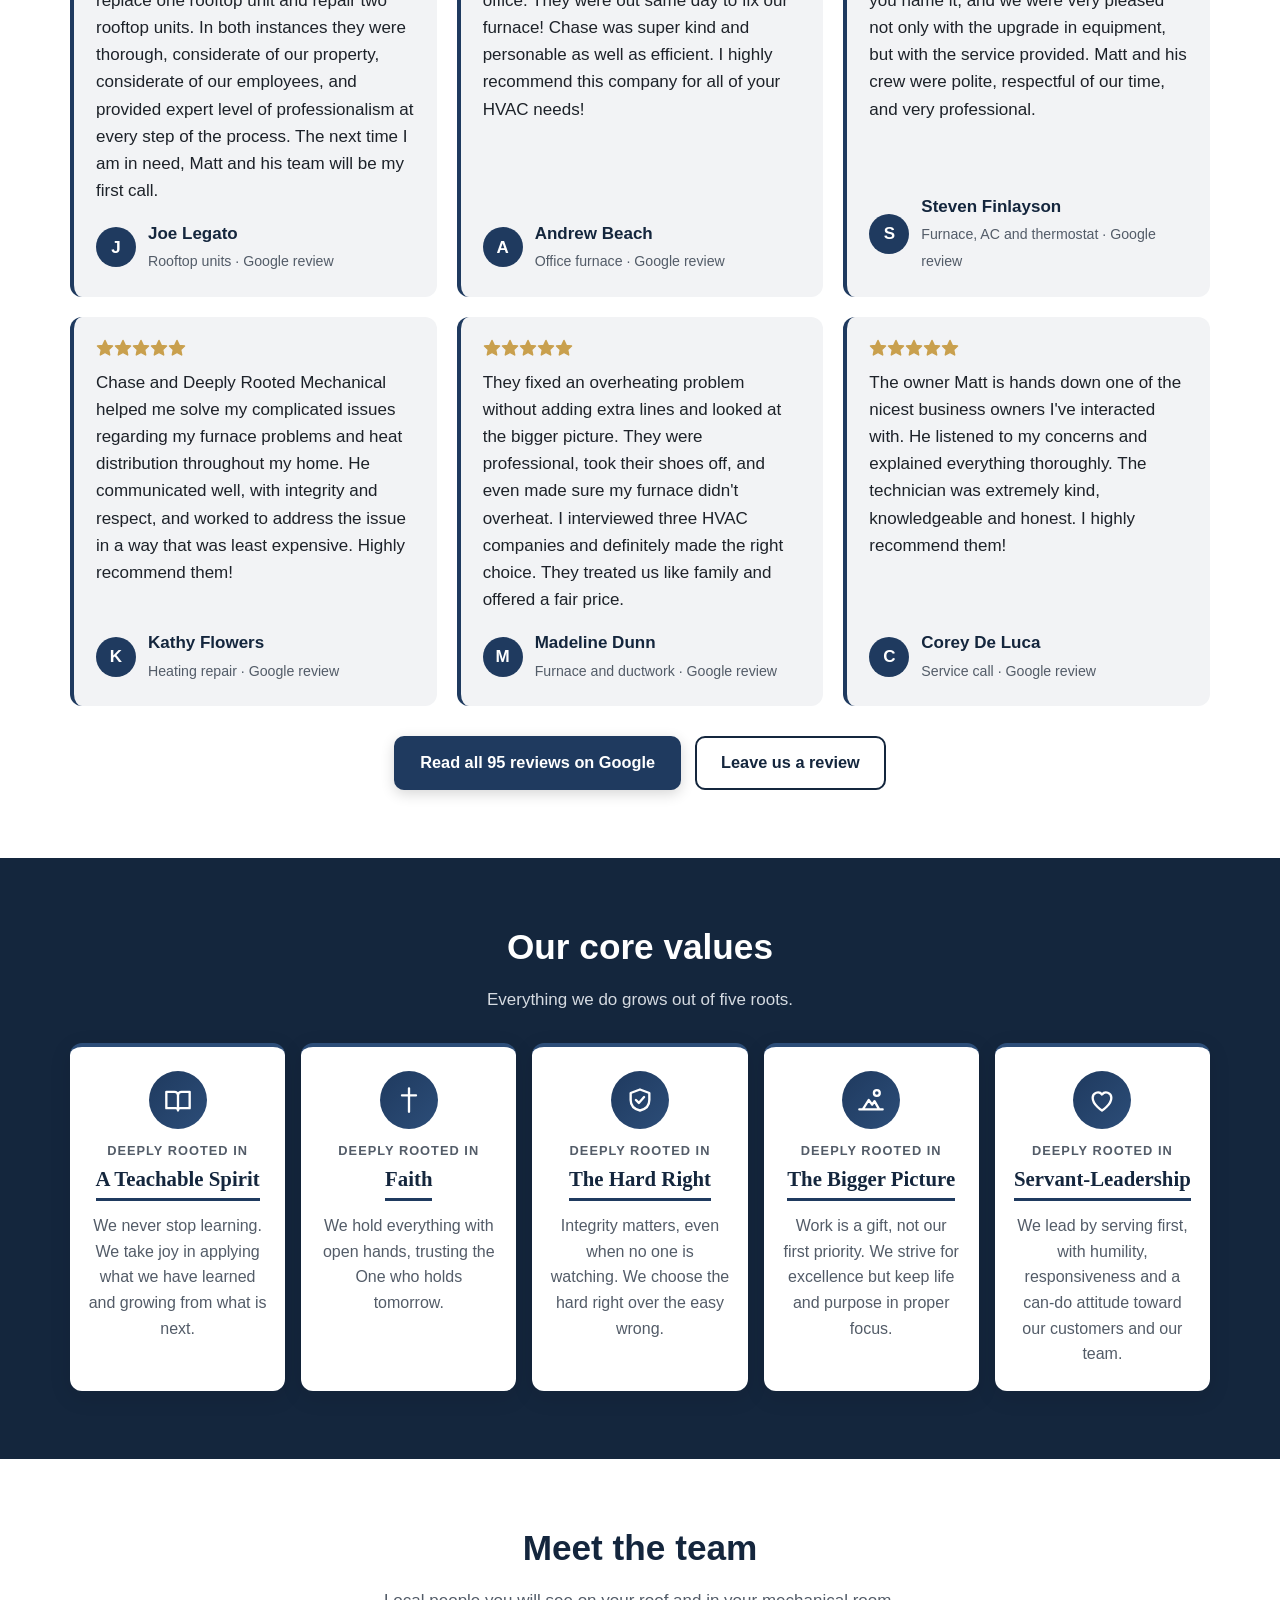
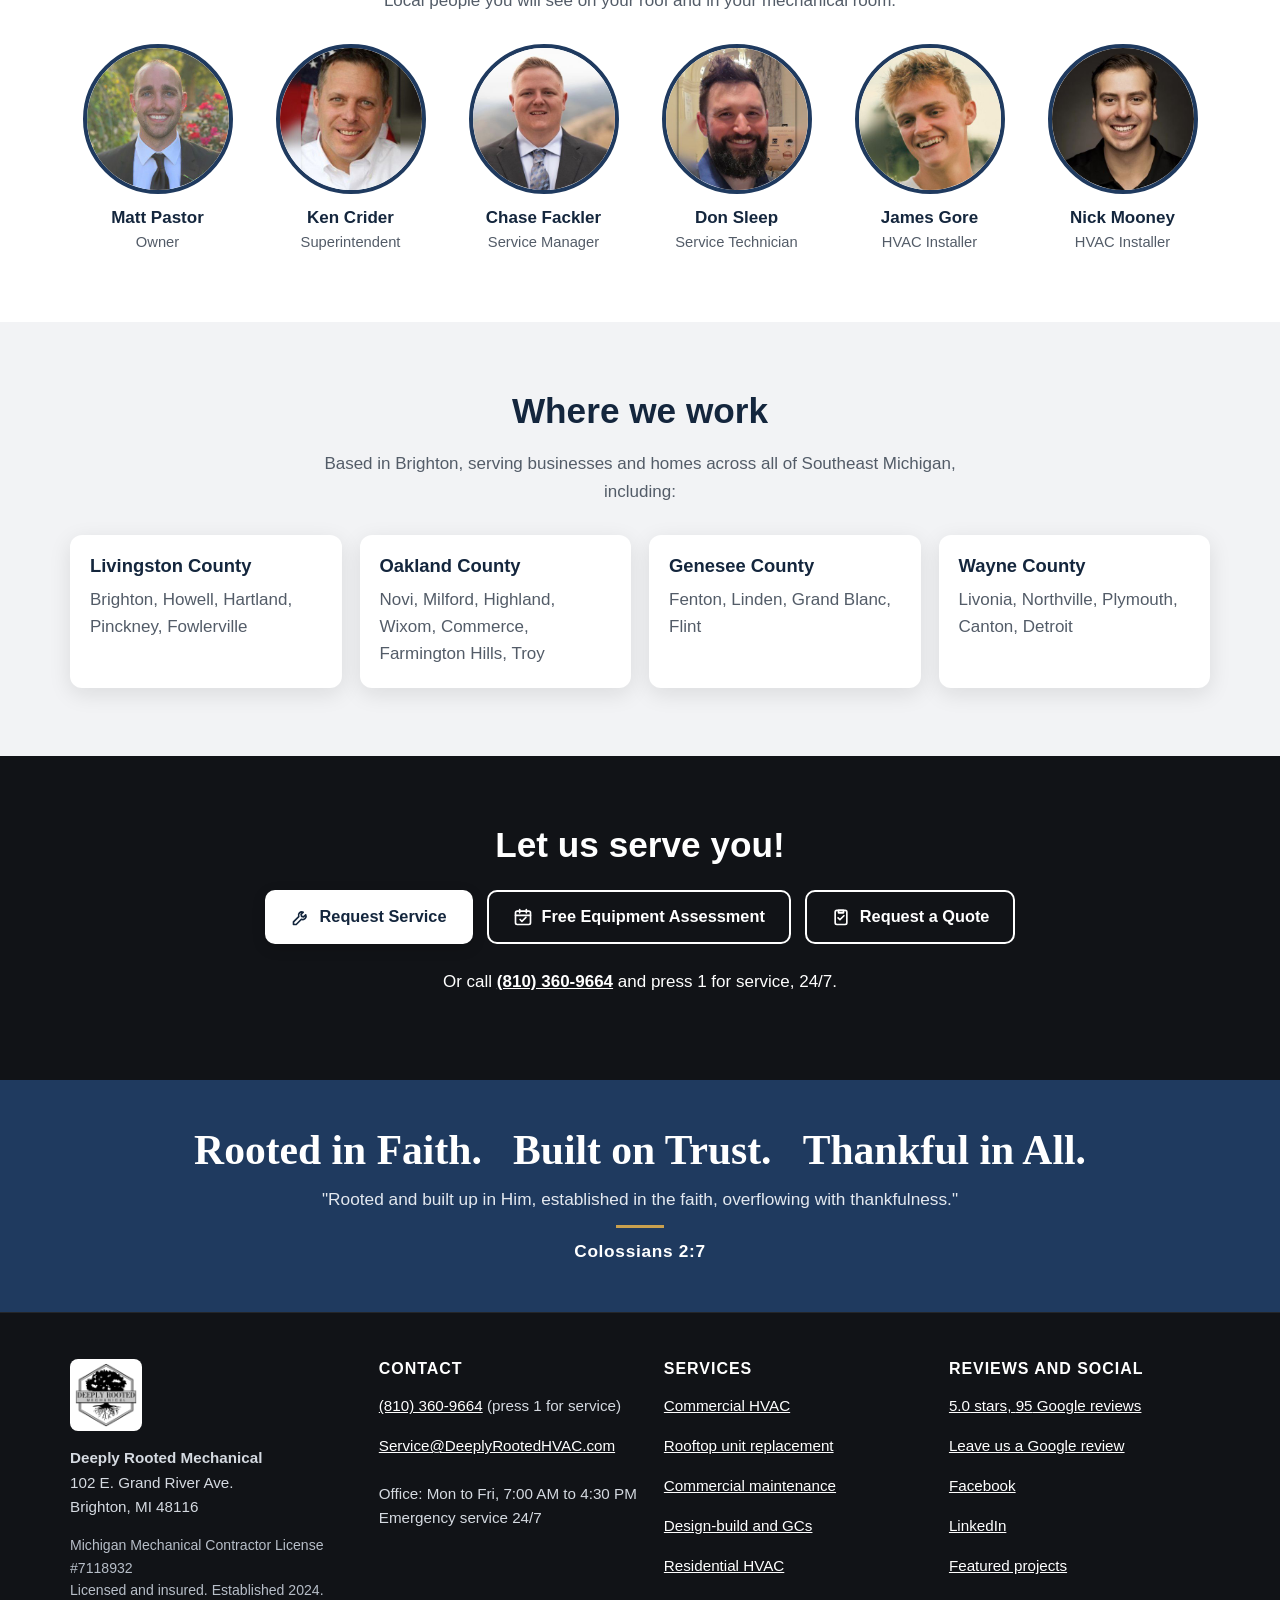
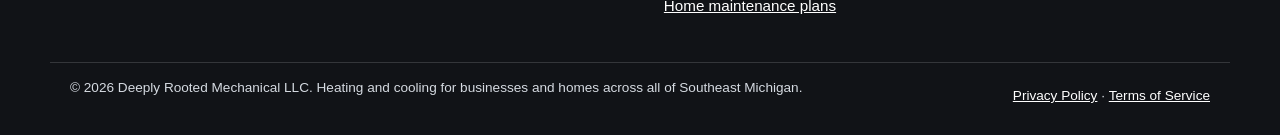
==== commit b6215891: "Round 6: trusted-by names, mobile project table, no duplicate Springfield card, aligned project card" ====
--- a/public/index.html
+++ b/public/index.html
@@ -13,7 +13,7 @@
 <meta property="og:image" content="https://deeplyrootedhvac.com/assets/img/rtu-crane.jpg">
 <meta name="theme-color" content="#14263d">
 <link rel="icon" type="image/png" href="/assets/favicon.png">
-<link rel="stylesheet" href="/assets/style.css?v=ab6e7ed0">
+<link rel="stylesheet" href="/assets/style.css?v=c7d2bcfb">
 <script type="application/ld+json">{"@context": "https://schema.org", "@type": "HVACBusiness", "@id": "https://deeplyrootedhvac.com/#business", "name": "Deeply Rooted Mechanical", "legalName": "Deeply Rooted Mechanical LLC", "url": "https://deeplyrootedhvac.com/", "logo": "https://deeplyrootedhvac.com/assets/logo.png", "image": "https://deeplyrootedhvac.com/assets/img/rtu-crane.jpg", "telephone": "(810) 360-9664", "email": "Service@DeeplyRootedHVAC.com", "foundingDate": "2024", "address": {"@type": "PostalAddress", "streetAddress": "102 E. Grand River Ave.", "addressLocality": "Brighton", "addressRegion": "MI", "postalCode": "48116", "addressCountry": "US"}, "openingHoursSpecification": [{"@type": "OpeningHoursSpecification", "dayOfWeek": ["Monday", "Tuesday", "Wednesday", "Thursday", "Friday"], "opens": "07:00", "closes": "16:30"}], "areaServed": [{"@type": "AdministrativeArea", "name": "Southeast Michigan"}, {"@type": "AdministrativeArea", "name": "Livingston County, MI"}, {"@type": "AdministrativeArea", "name": "Oakland County, MI"}, {"@type": "AdministrativeArea", "name": "Genesee County, MI"}, {"@type": "AdministrativeArea", "name": "Wayne County, MI"}, {"@type": "City", "name": "Brighton, MI"}, {"@type": "City", "name": "Howell, MI"}, {"@type": "City", "name": "Hartland, MI"}, {"@type": "City", "name": "Pinckney, MI"}, {"@type": "City", "name": "Fowlerville, MI"}, {"@type": "City", "name": "Novi, MI"}, {"@type": "City", "name": "Milford, MI"}, {"@type": "City", "name": "Highland, MI"}, {"@type": "City", "name": "Wixom, MI"}, {"@type": "City", "name": "Commerce, MI"}, {"@type": "City", "name": "Farmington Hills, MI"}, {"@type": "City", "name": "Troy, MI"}, {"@type": "City", "name": "Fenton, MI"}, {"@type": "City", "name": "Linden, MI"}, {"@type": "City", "name": "Grand Blanc, MI"}, {"@type": "City", "name": "Flint, MI"}, {"@type": "City", "name": "Livonia, MI"}, {"@type": "City", "name": "Northville, MI"}, {"@type": "City", "name": "Plymouth, MI"}, {"@type": "City", "name": "Canton, MI"}, {"@type": "City", "name": "Detroit, MI"}], "aggregateRating": {"@type": "AggregateRating", "ratingValue": "5.0", "reviewCount": 95}, "knowsAbout": ["Commercial HVAC", "Rooftop unit (RTU) replacement", "Commercial HVAC maintenance agreements", "Design-build HVAC", "Tenant build-out HVAC", "Sheet metal ductwork", "Boiler service", "Ductless mini split systems", "Furnace repair", "Air conditioning repair"], "hasMap": "https://www.google.com/maps?cid=12884188372933293353", "slogan": "Rooted in Faith. Built on Trust. Thankful in All.", "sameAs": ["https://www.facebook.com/profile.php?id=61579592821615", "https://www.linkedin.com/company/deeply-rooted-mechanical", "https://www.google.com/maps?cid=12884188372933293353"]}</script>
 </head>
 <body>
@@ -67,6 +67,7 @@
 <div class="center"><a class="btn btn-outline" href="/projects">See the project video and more</a></div>
 </div></section>
 
+<section class="trusted"><div class="wrap"><p class="tb-h">Trusted by owners and general contractors including</p><ul><li>Springfield Township</li><li>Levin Courthouse</li><li>Target</li><li>Schafer Construction</li><li>Woods Construction</li><li>McKenzie Construction</li><li>Straits Corporation</li><li>Arbon Equipment</li></ul></div></section>
 
 <section class="offer"><div class="wrap offer-inner">
 <img src="/assets/img/exhaust-fan.jpg" alt="Technician inspecting a rooftop exhaust fan" width="1050" height="1400">
@@ -138,6 +139,6 @@
 <p><a href="/privacy-policy">Privacy Policy</a> &middot; <a href="/terms-of-service">Terms of Service</a></p></div>
 </footer>
 <div class="mbar"><a href="tel:+18103609664"><svg class="ic" width="20" height="20" viewBox="0 0 24 24" fill="none" stroke="currentColor" stroke-width="2" stroke-linecap="round" stroke-linejoin="round" aria-hidden="true"><path d="M5 3h4l2 5-2.5 1.5a11 11 0 0 0 6 6L16 13l5 2v4a2 2 0 0 1-2 2A16 16 0 0 1 3 5a2 2 0 0 1 2-2z"/></svg> Call</a><a class="mbar-main" href="/contact?type=service"><svg class="ic" width="20" height="20" viewBox="0 0 24 24" fill="none" stroke="currentColor" stroke-width="2" stroke-linecap="round" stroke-linejoin="round" aria-hidden="true"><path d="M14.7 6.3a4 4 0 0 0-5.4 5.2L3 17.8V21h3.2l6.3-6.3a4 4 0 0 0 5.2-5.4l-2.6 2.6-2.4-.6-.6-2.4z"/></svg> Request Service</a></div>
-<script src="/assets/site.js?v=7d9e8c18" defer></script>
+<script src="/assets/site.js?v=02a46352" defer></script>
 </body>
 </html>
--- a/assets/style.css
+++ b/assets/style.css
@@ -371,3 +371,21 @@
 .work td:last-child{white-space:nowrap;color:var(--muted)}
 .split .checks{margin-top:14px}
 @media (max-width:640px){.hero-logo{display:none}.work th:nth-child(2),.work td:nth-child(2){font-size:.92rem}}
+
+/* round 6 */
+.trusted{background:#fff;padding:30px 0;border-bottom:1px solid var(--line)}
+.tb-h{text-align:center;color:var(--muted);font-size:.85rem;text-transform:uppercase;letter-spacing:.08em;font-weight:700;margin:0 0 14px}
+.trusted ul{list-style:none;margin:0;padding:0;display:flex;flex-wrap:wrap;justify-content:center;gap:10px 26px}
+.trusted li{font-family:Georgia,"Times New Roman",serif;font-weight:700;color:var(--navy-d);font-size:1.12rem}
+.projects li > div{display:flex;flex-direction:column}
+.projects .tags{margin-top:auto!important;padding-top:8px}
+.cost-line{background:var(--gray-l);border-left:4px solid var(--navy);padding:14px 18px;border-radius:8px}
+.hero-logo{width:108px;height:108px;margin-bottom:16px}
+@media (max-width:640px){
+ .work thead{display:none}
+ .work,.work tbody,.work tr,.work td{display:block;width:100%}
+ .work tr{border-bottom:1px solid var(--line);padding:10px 14px}
+ .work td{border:0;padding:2px 0}
+ .work td:last-child{color:var(--muted);font-size:.9rem}
+ .paths{display:none}
+}
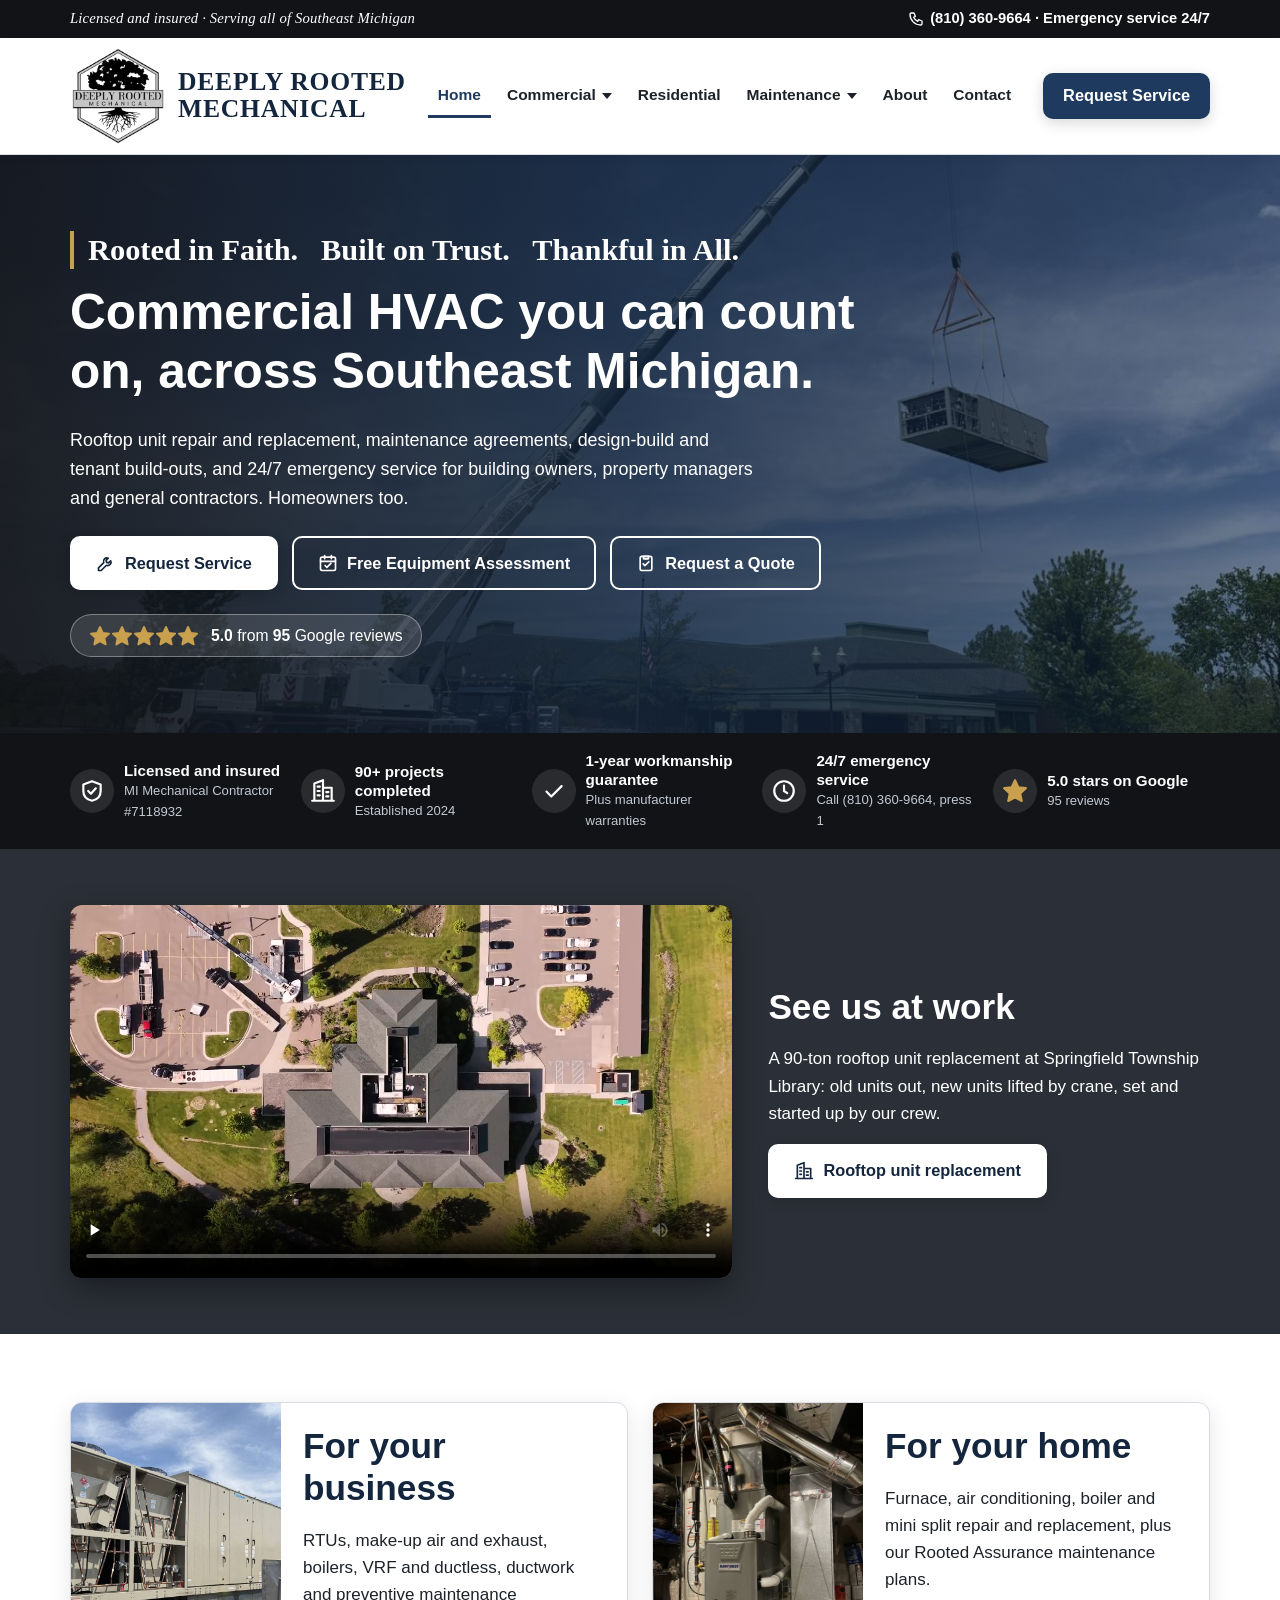
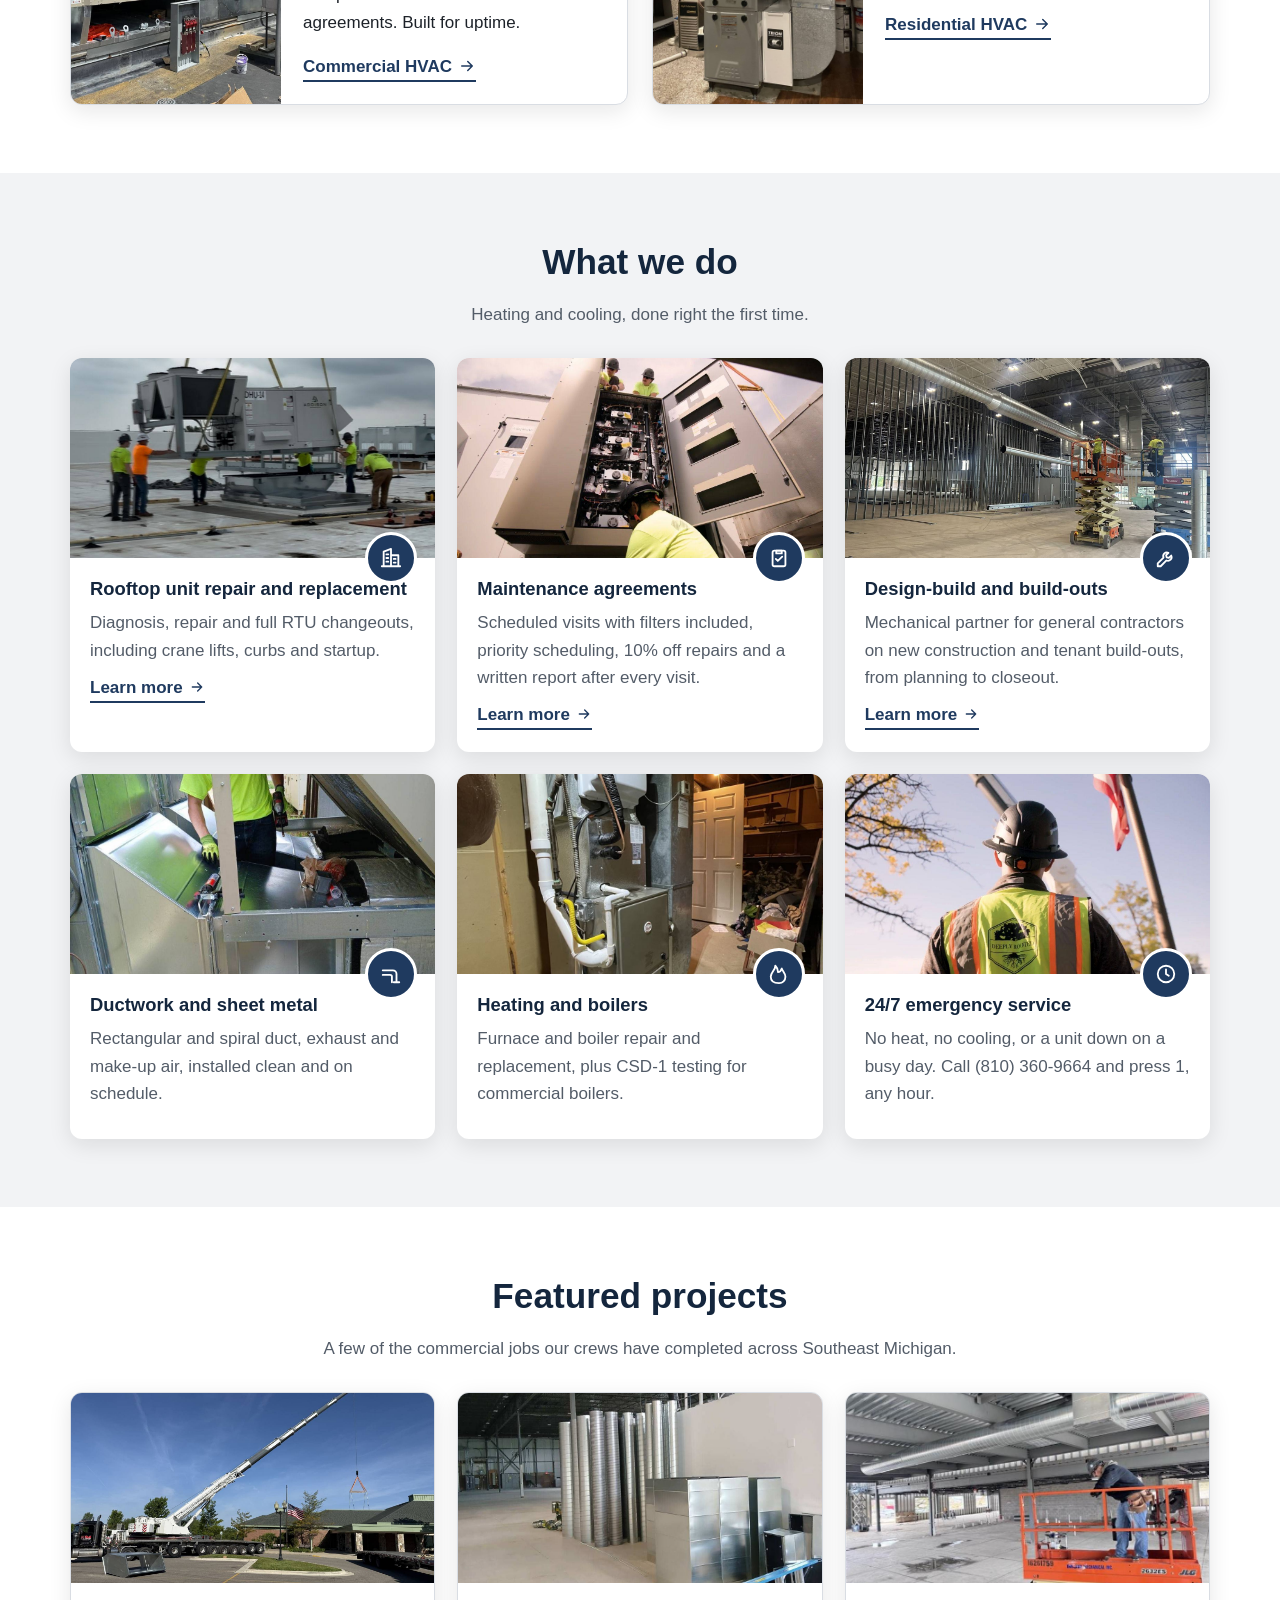
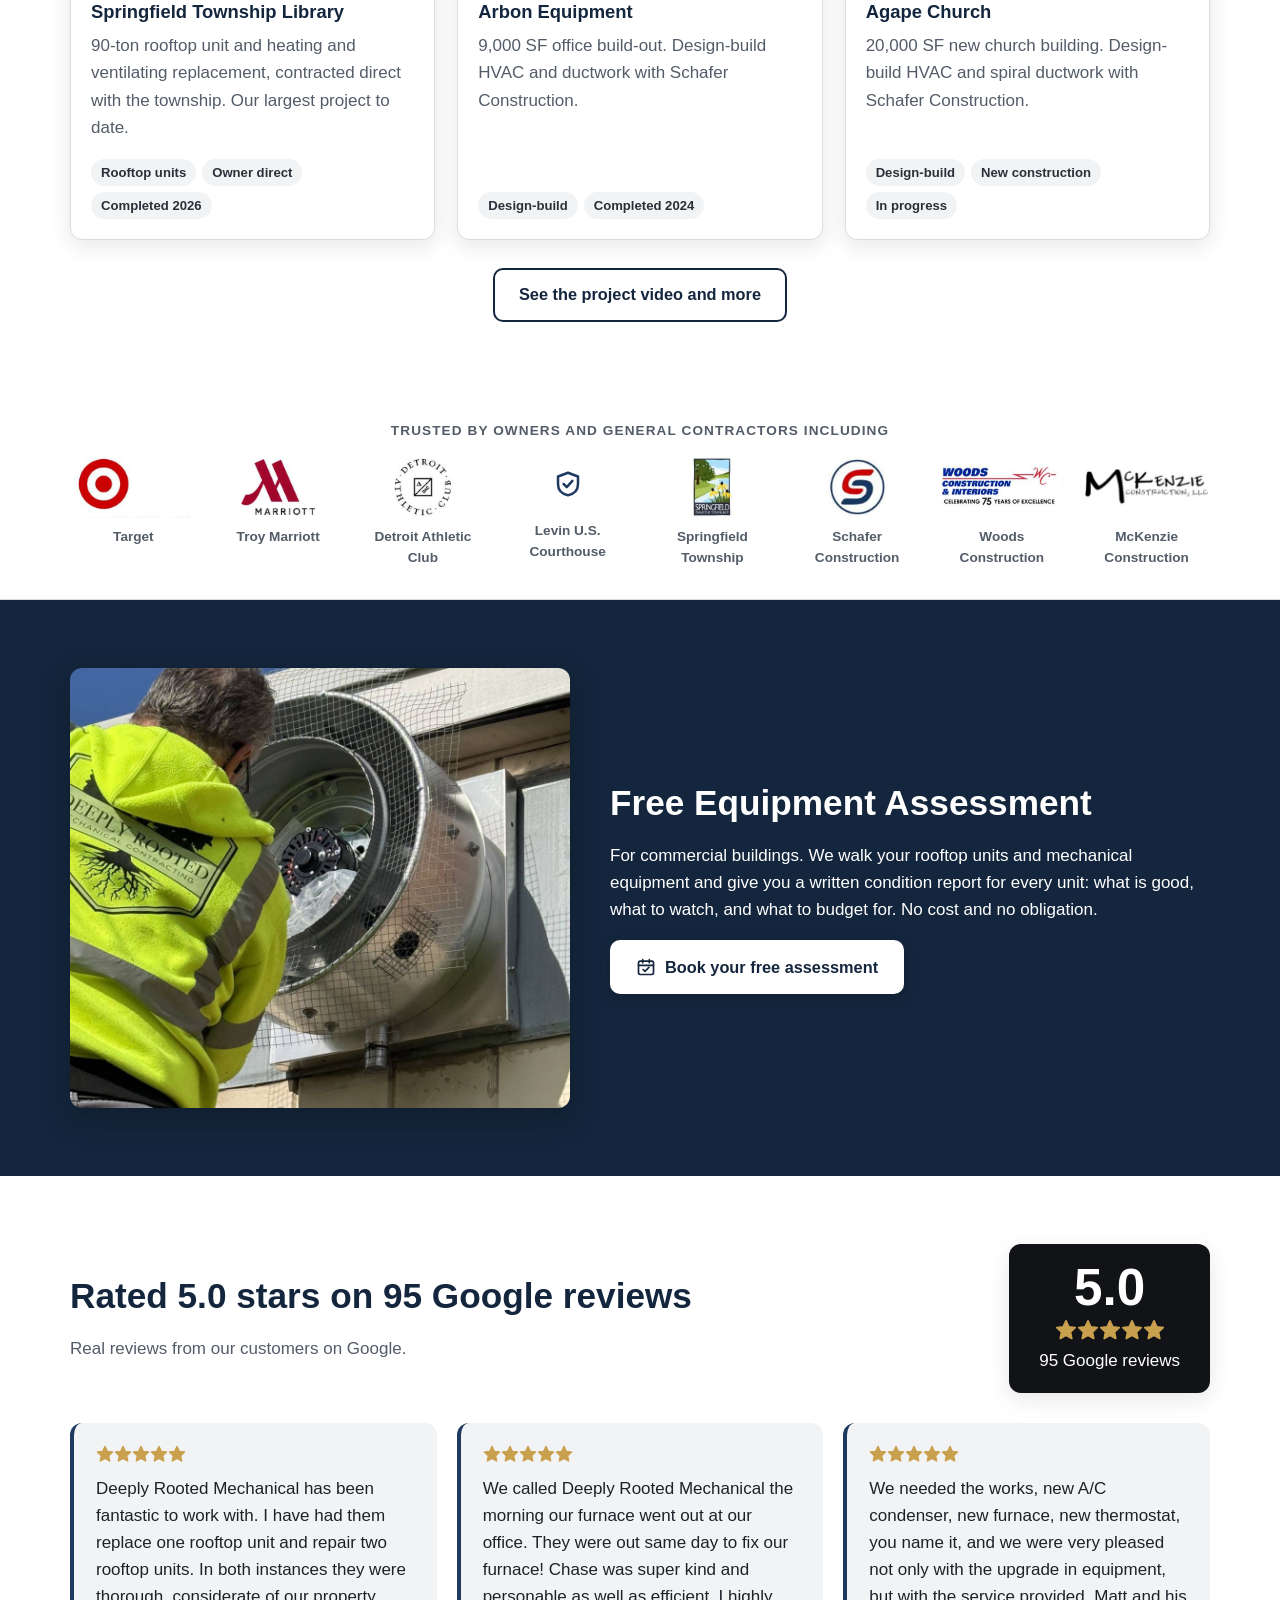
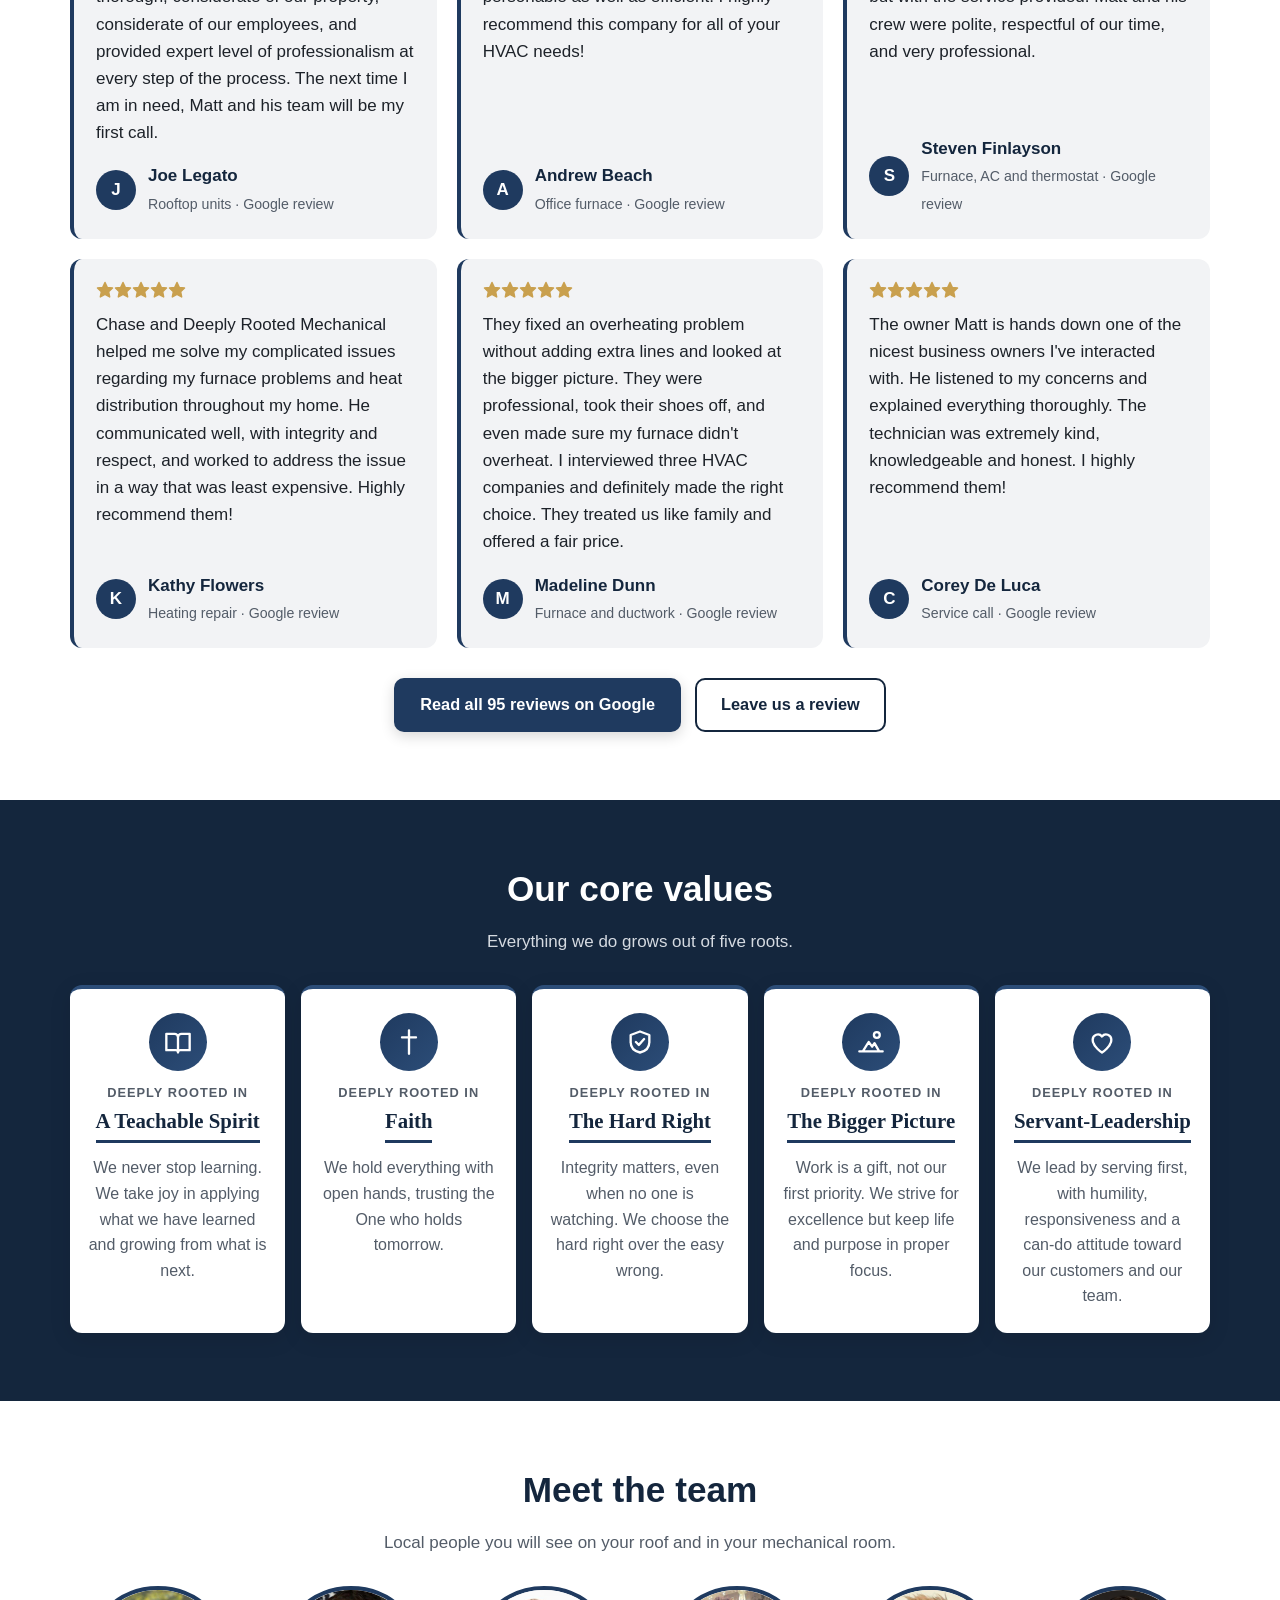
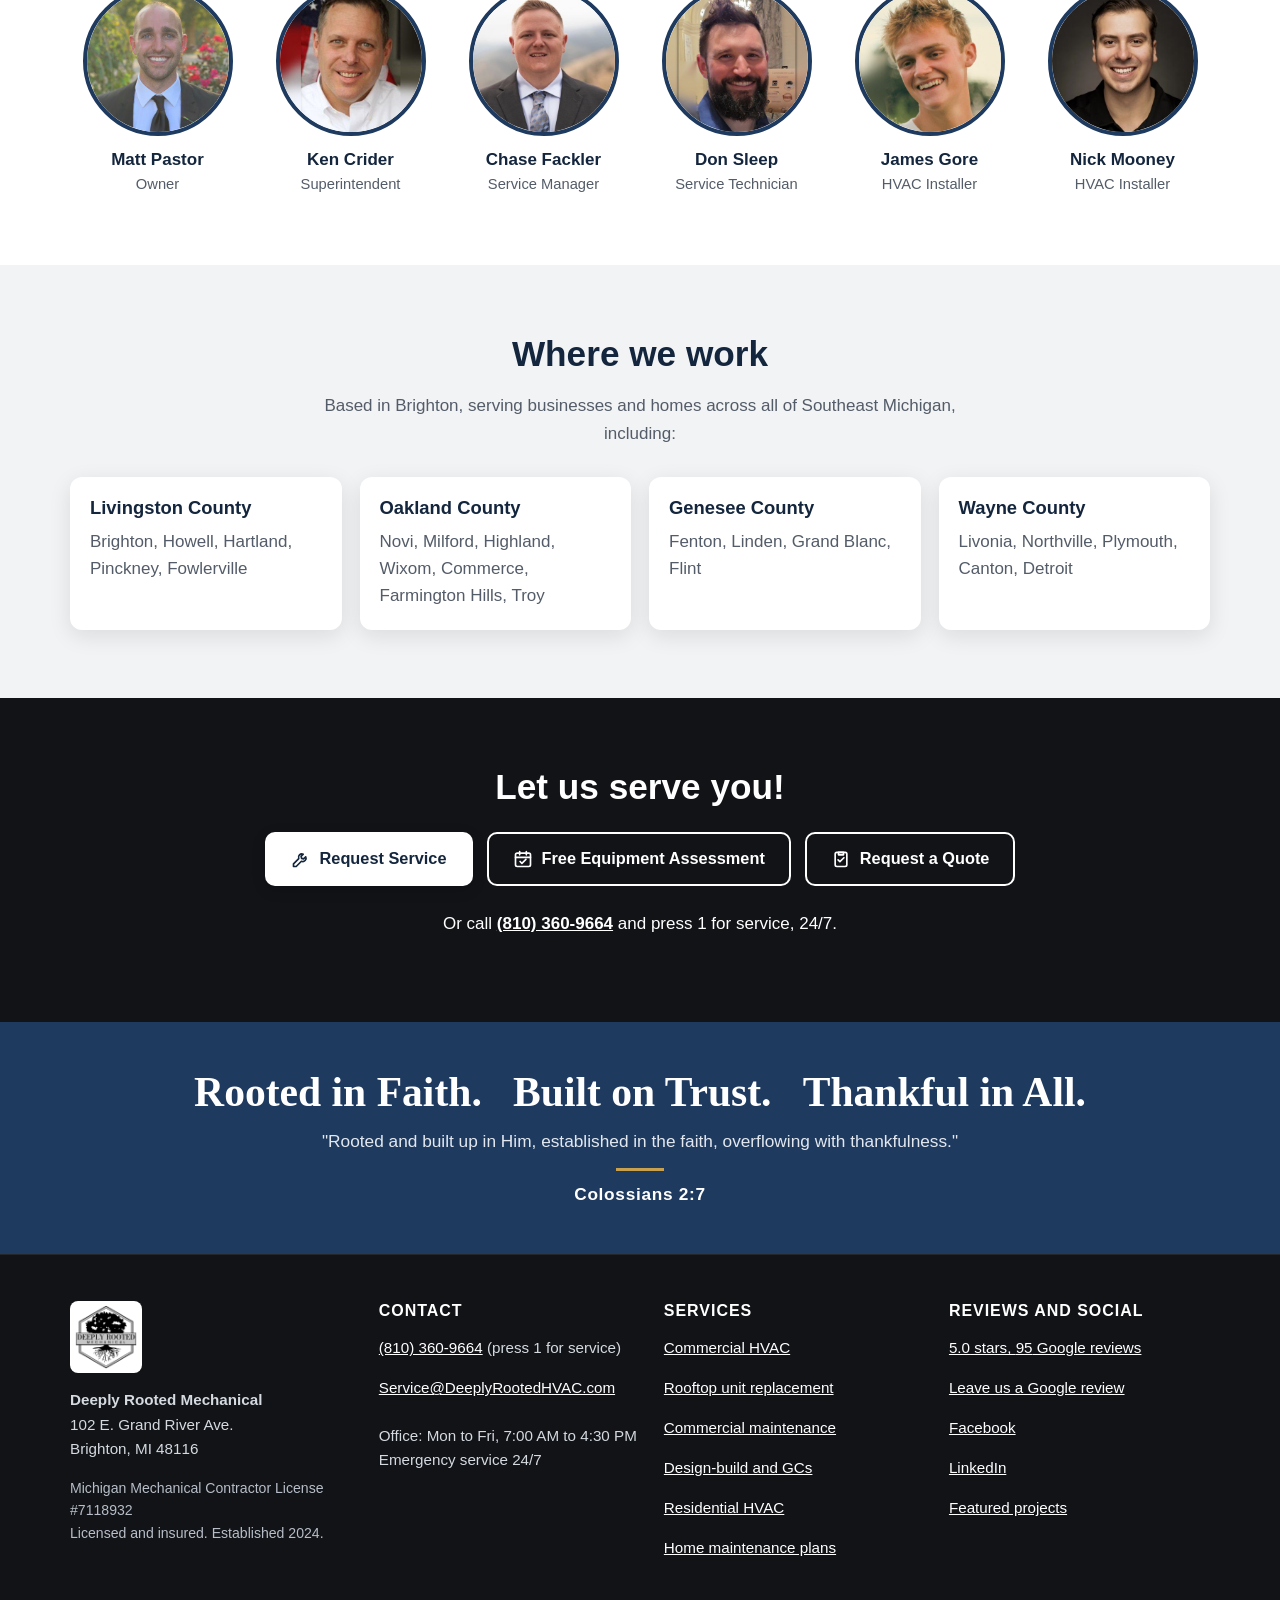
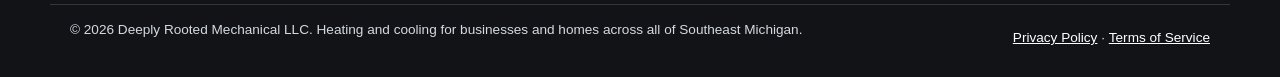
==== commit aafdfe86: "Round 7: one logo (bigger header), Agape Church replaces Frames & More, client logos in Trusted by C" ====
--- a/public/index.html
+++ b/public/index.html
@@ -13,7 +13,7 @@
 <meta property="og:image" content="https://deeplyrootedhvac.com/assets/img/rtu-crane.jpg">
 <meta name="theme-color" content="#14263d">
 <link rel="icon" type="image/png" href="/assets/favicon.png">
-<link rel="stylesheet" href="/assets/style.css?v=c7d2bcfb">
+<link rel="stylesheet" href="/assets/style.css?v=283c35a8">
 <script type="application/ld+json">{"@context": "https://schema.org", "@type": "HVACBusiness", "@id": "https://deeplyrootedhvac.com/#business", "name": "Deeply Rooted Mechanical", "legalName": "Deeply Rooted Mechanical LLC", "url": "https://deeplyrootedhvac.com/", "logo": "https://deeplyrootedhvac.com/assets/logo.png", "image": "https://deeplyrootedhvac.com/assets/img/rtu-crane.jpg", "telephone": "(810) 360-9664", "email": "Service@DeeplyRootedHVAC.com", "foundingDate": "2024", "address": {"@type": "PostalAddress", "streetAddress": "102 E. Grand River Ave.", "addressLocality": "Brighton", "addressRegion": "MI", "postalCode": "48116", "addressCountry": "US"}, "openingHoursSpecification": [{"@type": "OpeningHoursSpecification", "dayOfWeek": ["Monday", "Tuesday", "Wednesday", "Thursday", "Friday"], "opens": "07:00", "closes": "16:30"}], "areaServed": [{"@type": "AdministrativeArea", "name": "Southeast Michigan"}, {"@type": "AdministrativeArea", "name": "Livingston County, MI"}, {"@type": "AdministrativeArea", "name": "Oakland County, MI"}, {"@type": "AdministrativeArea", "name": "Genesee County, MI"}, {"@type": "AdministrativeArea", "name": "Wayne County, MI"}, {"@type": "City", "name": "Brighton, MI"}, {"@type": "City", "name": "Howell, MI"}, {"@type": "City", "name": "Hartland, MI"}, {"@type": "City", "name": "Pinckney, MI"}, {"@type": "City", "name": "Fowlerville, MI"}, {"@type": "City", "name": "Novi, MI"}, {"@type": "City", "name": "Milford, MI"}, {"@type": "City", "name": "Highland, MI"}, {"@type": "City", "name": "Wixom, MI"}, {"@type": "City", "name": "Commerce, MI"}, {"@type": "City", "name": "Farmington Hills, MI"}, {"@type": "City", "name": "Troy, MI"}, {"@type": "City", "name": "Fenton, MI"}, {"@type": "City", "name": "Linden, MI"}, {"@type": "City", "name": "Grand Blanc, MI"}, {"@type": "City", "name": "Flint, MI"}, {"@type": "City", "name": "Livonia, MI"}, {"@type": "City", "name": "Northville, MI"}, {"@type": "City", "name": "Plymouth, MI"}, {"@type": "City", "name": "Canton, MI"}, {"@type": "City", "name": "Detroit, MI"}], "aggregateRating": {"@type": "AggregateRating", "ratingValue": "5.0", "reviewCount": 95}, "knowsAbout": ["Commercial HVAC", "Rooftop unit (RTU) replacement", "Commercial HVAC maintenance agreements", "Design-build HVAC", "Tenant build-out HVAC", "Sheet metal ductwork", "Boiler service", "Ductless mini split systems", "Furnace repair", "Air conditioning repair"], "hasMap": "https://www.google.com/maps?cid=12884188372933293353", "slogan": "Rooted in Faith. Built on Trust. Thankful in All.", "sameAs": ["https://www.facebook.com/profile.php?id=61579592821615", "https://www.linkedin.com/company/deeply-rooted-mechanical", "https://www.google.com/maps?cid=12884188372933293353"]}</script>
 </head>
 <body>
@@ -32,7 +32,6 @@
 <main id="main">
 <section class="hero" style="--hero:url('/assets/img/rtu-crane.jpg')"><div class="wrap">
 <div class="hero-copy">
-<img class="hero-logo" src="/assets/logo-sm.png" alt="Deeply Rooted Mechanical logo" width="132" height="132">
 <p class="hero-slogan"><span>Rooted in Faith.</span> <span>Built on Trust.</span> <span>Thankful in All.</span></p>
 <h1>Commercial HVAC you can count on, across Southeast Michigan.</h1>
 <p>Rooftop unit repair and replacement, maintenance agreements, design-build and tenant build-outs, and 24/7 emergency service for building owners, property managers and general contractors. Homeowners too.</p>
@@ -63,11 +62,11 @@
 
 <section class="proj-sec"><div class="wrap">
 <div class="section-head center"><h2>Featured projects</h2><p>A few of the commercial jobs our crews have completed across Southeast Michigan.</p></div>
-<ul class="projects"><li><img src="/assets/img/library-crane.jpg" alt="Springfield Township Library project by Deeply Rooted Mechanical" width="1400" height="1050" loading="lazy"><div><h3>Springfield Township Library</h3><p>90-ton rooftop unit and heating and ventilating replacement, contracted direct with the township. Our largest project to date.</p><p class="tags"><span>Rooftop units</span><span>Owner direct</span><span>Completed 2026</span></p></div></li><li><img src="/assets/img/arbon-buildout.jpg" alt="Arbon Equipment project by Deeply Rooted Mechanical" width="1050" height="1400" loading="lazy"><div><h3>Arbon Equipment</h3><p>9,000 SF office build-out. Design-build HVAC and ductwork with Schafer Construction.</p><p class="tags"><span>Design-build</span><span>Completed 2024</span></p></div></li><li><img src="/assets/img/retail-rtu.jpg" alt="Frames &amp; More project by Deeply Rooted Mechanical" width="1400" height="1050" loading="lazy"><div><h3>Frames &amp; More</h3><p>Rooftop unit replacement: crane lift, setting and startup on an occupied retail building.</p><p class="tags"><span>Rooftop units</span><span>Retail</span></p></div></li></ul>
+<ul class="projects"><li><img src="/assets/img/library-crane.jpg" alt="Springfield Township Library project by Deeply Rooted Mechanical" width="1400" height="1050" loading="lazy"><div><h3>Springfield Township Library</h3><p>90-ton rooftop unit and heating and ventilating replacement, contracted direct with the township. Our largest project to date.</p><p class="tags"><span>Rooftop units</span><span>Owner direct</span><span>Completed 2026</span></p></div></li><li><img src="/assets/img/arbon-buildout.jpg" alt="Arbon Equipment project by Deeply Rooted Mechanical" width="1050" height="1400" loading="lazy"><div><h3>Arbon Equipment</h3><p>9,000 SF office build-out. Design-build HVAC and ductwork with Schafer Construction.</p><p class="tags"><span>Design-build</span><span>Completed 2024</span></p></div></li><li><img src="/assets/img/agape-duct.jpg" alt="Agape Church project by Deeply Rooted Mechanical" width="808" height="605" loading="lazy"><div><h3>Agape Church</h3><p>20,000 SF new church building. Design-build HVAC and spiral ductwork with Schafer Construction.</p><p class="tags"><span>Design-build</span><span>New construction</span><span>In progress</span></p></div></li></ul>
 <div class="center"><a class="btn btn-outline" href="/projects">See the project video and more</a></div>
 </div></section>
 
-<section class="trusted"><div class="wrap"><p class="tb-h">Trusted by owners and general contractors including</p><ul><li>Springfield Township</li><li>Levin Courthouse</li><li>Target</li><li>Schafer Construction</li><li>Woods Construction</li><li>McKenzie Construction</li><li>Straits Corporation</li><li>Arbon Equipment</li></ul></div></section>
+<section class="trusted"><div class="wrap"><p class="tb-h">Trusted by owners and general contractors including</p><ul><li><img src="/assets/clients/target.png" alt="Target logo" height="56" loading="lazy"><span>Target</span></li><li><img src="/assets/clients/marriott.png" alt="Troy Marriott logo" height="56" loading="lazy"><span>Troy Marriott</span></li><li><img src="/assets/clients/dac.png" alt="Detroit Athletic Club logo" height="56" loading="lazy"><span>Detroit Athletic Club</span></li><li class="txt"><span class="tb-ic"><svg class="ic" width="30" height="30" viewBox="0 0 24 24" fill="none" stroke="currentColor" stroke-width="2" stroke-linecap="round" stroke-linejoin="round" aria-hidden="true"><path d="M12 3l8 3v6c0 5-3.5 8-8 9-4.5-1-8-4-8-9V6z"/><path d="M8.5 12l2.5 2.5 4.5-5"/></svg></span><span>Levin U.S. Courthouse</span></li><li><img src="/assets/clients/springfield.png" alt="Springfield Township logo" height="56" loading="lazy"><span>Springfield Township</span></li><li><img src="/assets/clients/schafer.png" alt="Schafer Construction logo" height="56" loading="lazy"><span>Schafer Construction</span></li><li><img src="/assets/clients/woods.png" alt="Woods Construction logo" height="56" loading="lazy"><span>Woods Construction</span></li><li><img src="/assets/clients/mckenzie.png" alt="McKenzie Construction logo" height="56" loading="lazy"><span>McKenzie Construction</span></li></ul></div></section>
 
 <section class="offer"><div class="wrap offer-inner">
 <img src="/assets/img/exhaust-fan.jpg" alt="Technician inspecting a rooftop exhaust fan" width="1050" height="1400">
--- a/assets/style.css
+++ b/assets/style.css
@@ -389,3 +389,22 @@
  .work td:last-child{color:var(--muted);font-size:.9rem}
  .paths{display:none}
 }
+
+/* round 7: one logo, larger header brand */
+header.site .wrap{padding-top:10px;padding-bottom:10px}
+.brand img{width:96px;height:96px}
+.brand-name b{font-size:1.6rem}
+@media (max-width:1100px){.brand img{width:76px;height:76px}.brand-name b{font-size:1.3rem}}
+@media (max-width:1020px){.brand img{width:58px;height:58px}.brand-name b{font-size:1.1rem}}
+@media (max-width:640px){.brand img{width:52px;height:52px}.brand-name b{font-size:1rem}}
+
+/* client logos */
+.trusted ul{display:grid;grid-template-columns:repeat(8,1fr);gap:18px;align-items:start}
+.trusted li{display:flex;flex-direction:column;align-items:center;gap:8px;text-align:center;font-family:inherit;font-weight:600;font-size:.82rem;color:var(--muted)}
+.trusted img{height:56px;width:auto;max-width:100%;object-fit:contain;filter:grayscale(1);opacity:.85;transition:filter .2s,opacity .2s}
+.trusted li:hover img{filter:none;opacity:1}
+.tb-ic{height:56px;display:grid;place-items:center;color:var(--navy)}
+@media (max-width:1020px){.trusted ul{grid-template-columns:repeat(4,1fr)}}
+@media (max-width:640px){.trusted ul{grid-template-columns:repeat(2,1fr)}}
+.trusted img{filter:none;opacity:1;height:62px}
+.trusted li{font-size:.85rem}
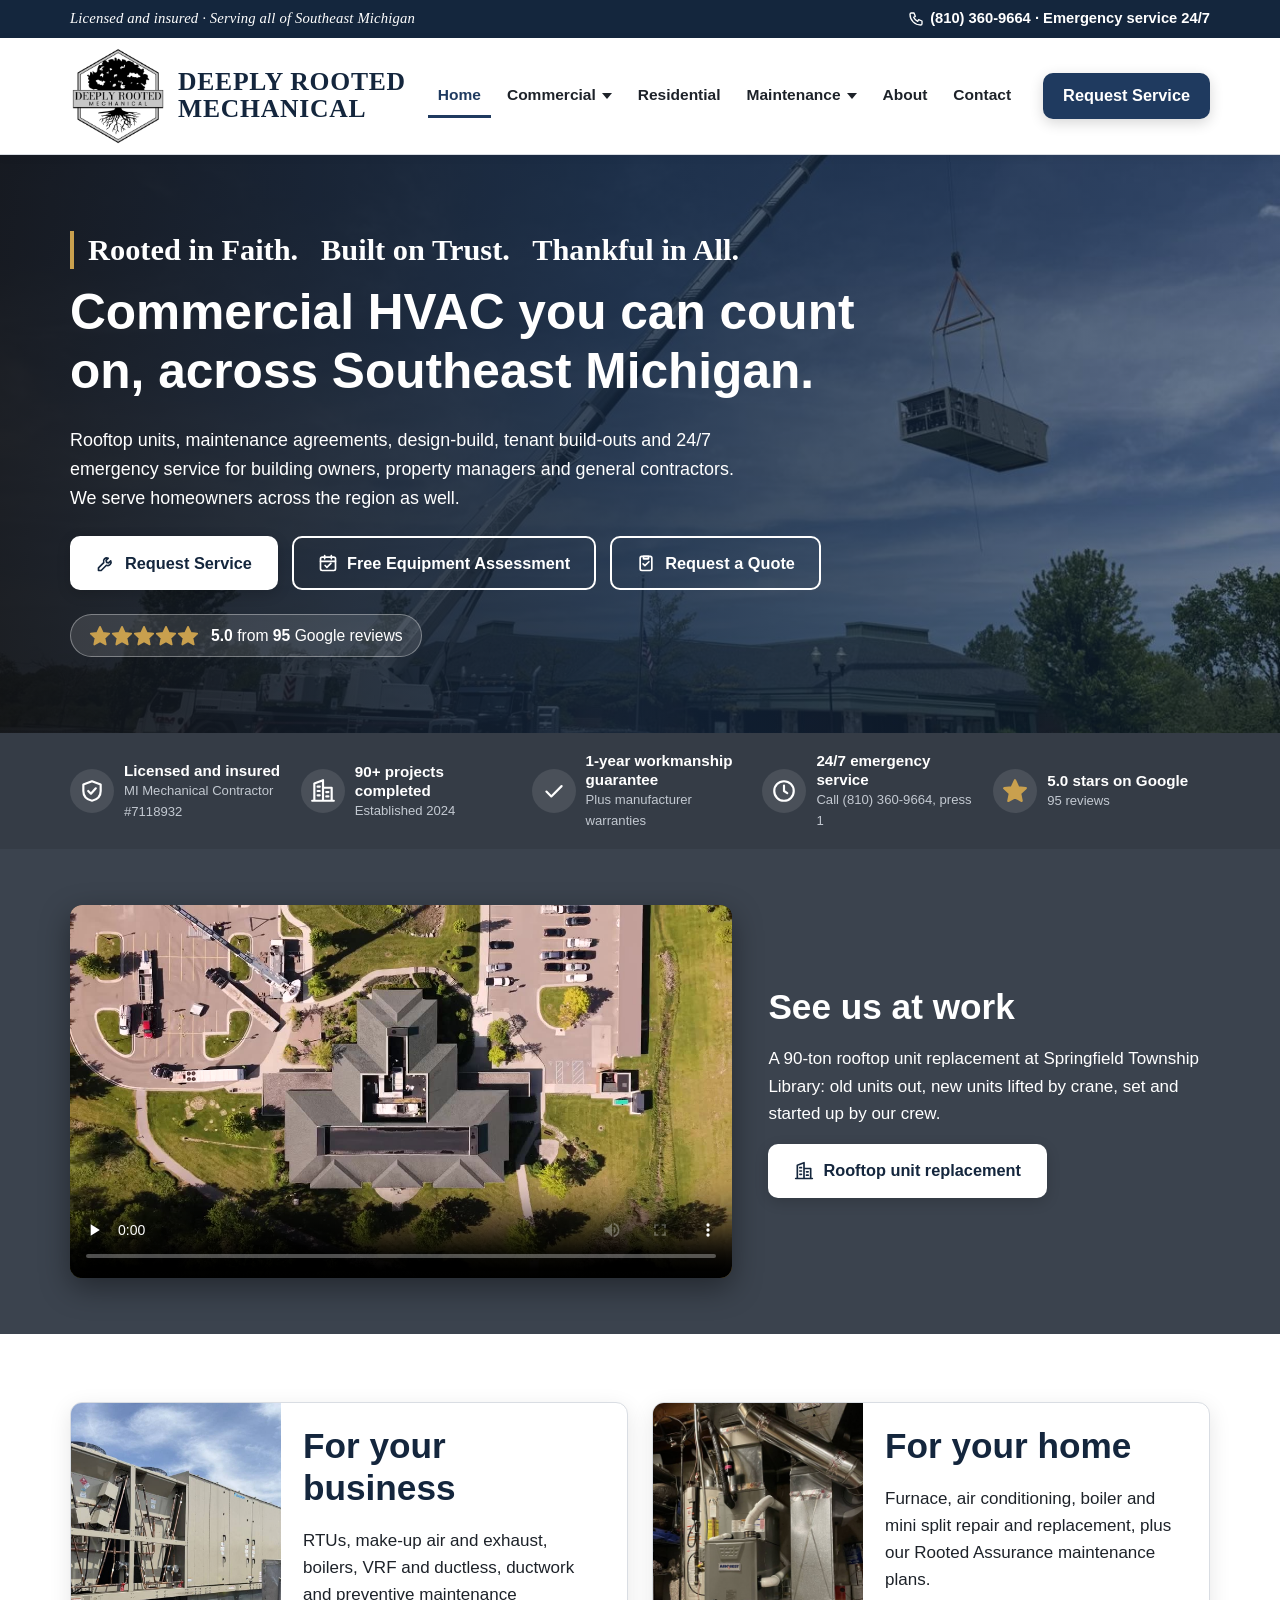
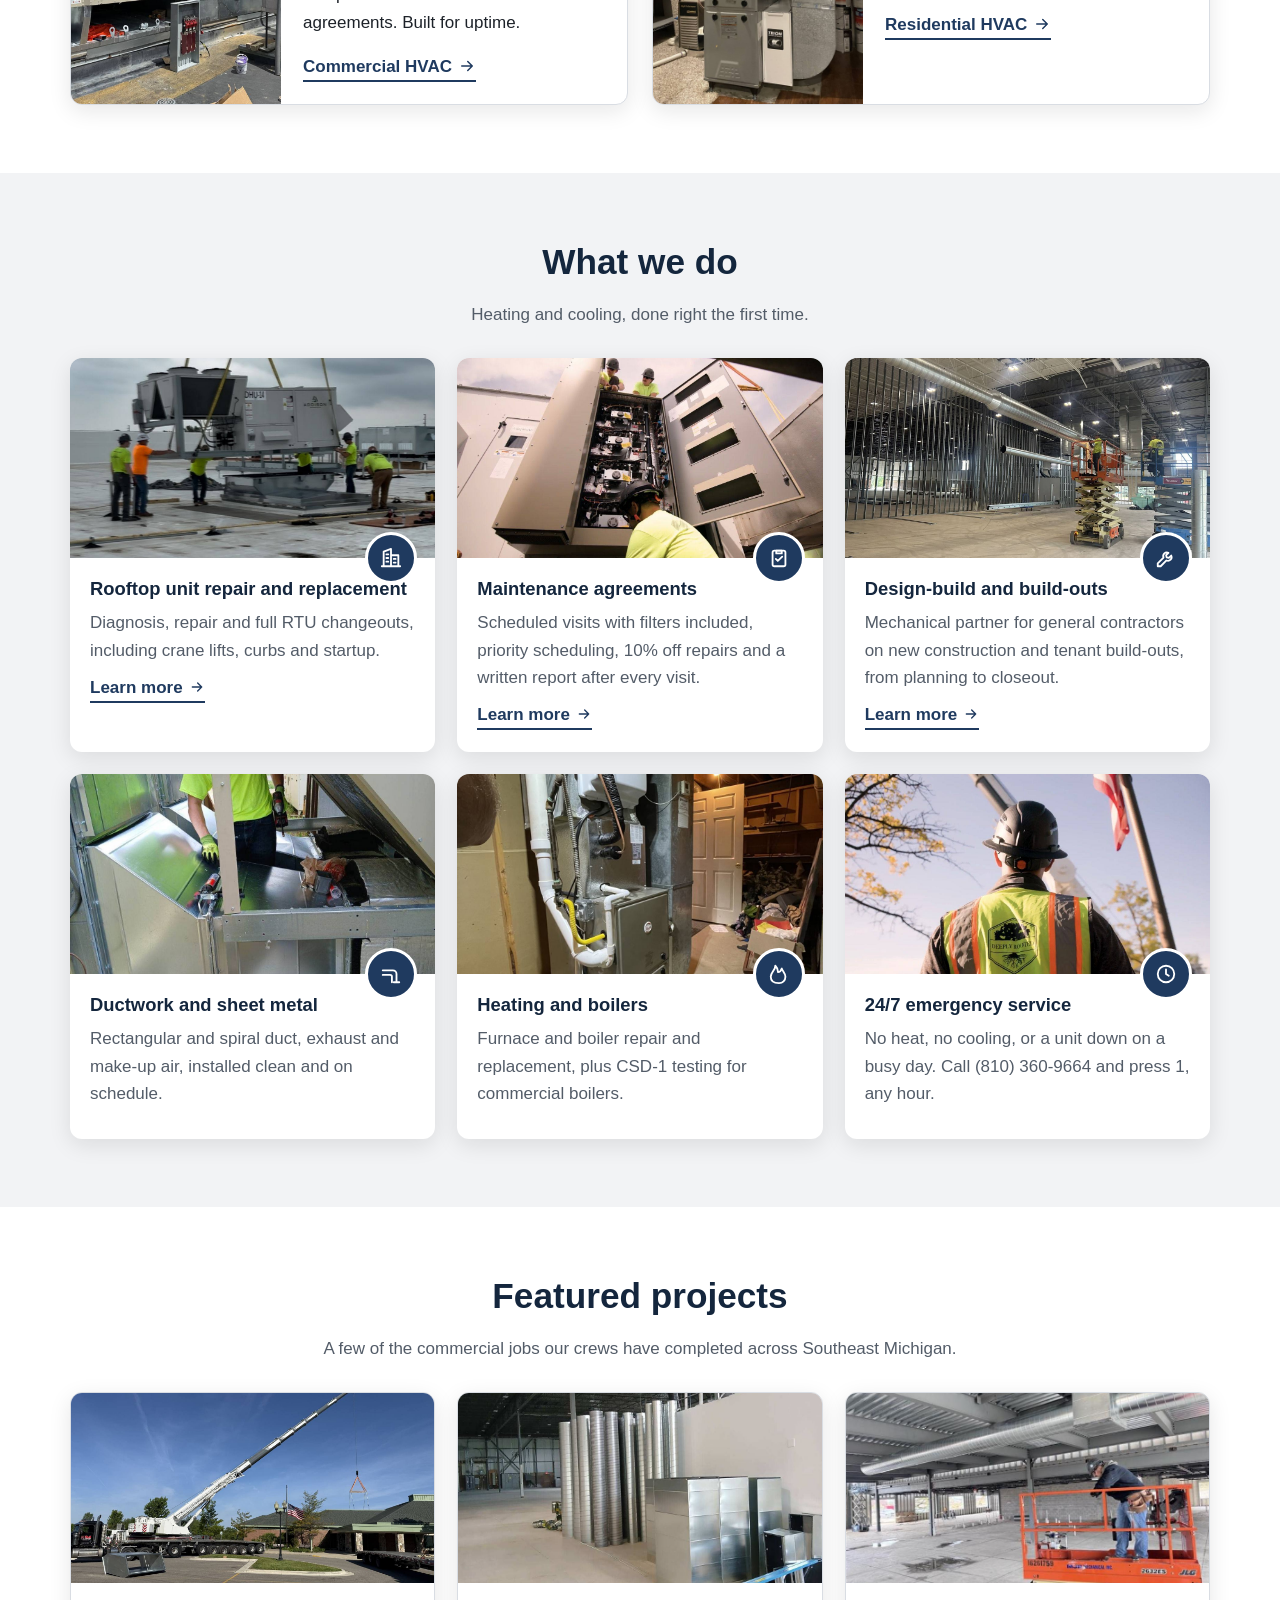
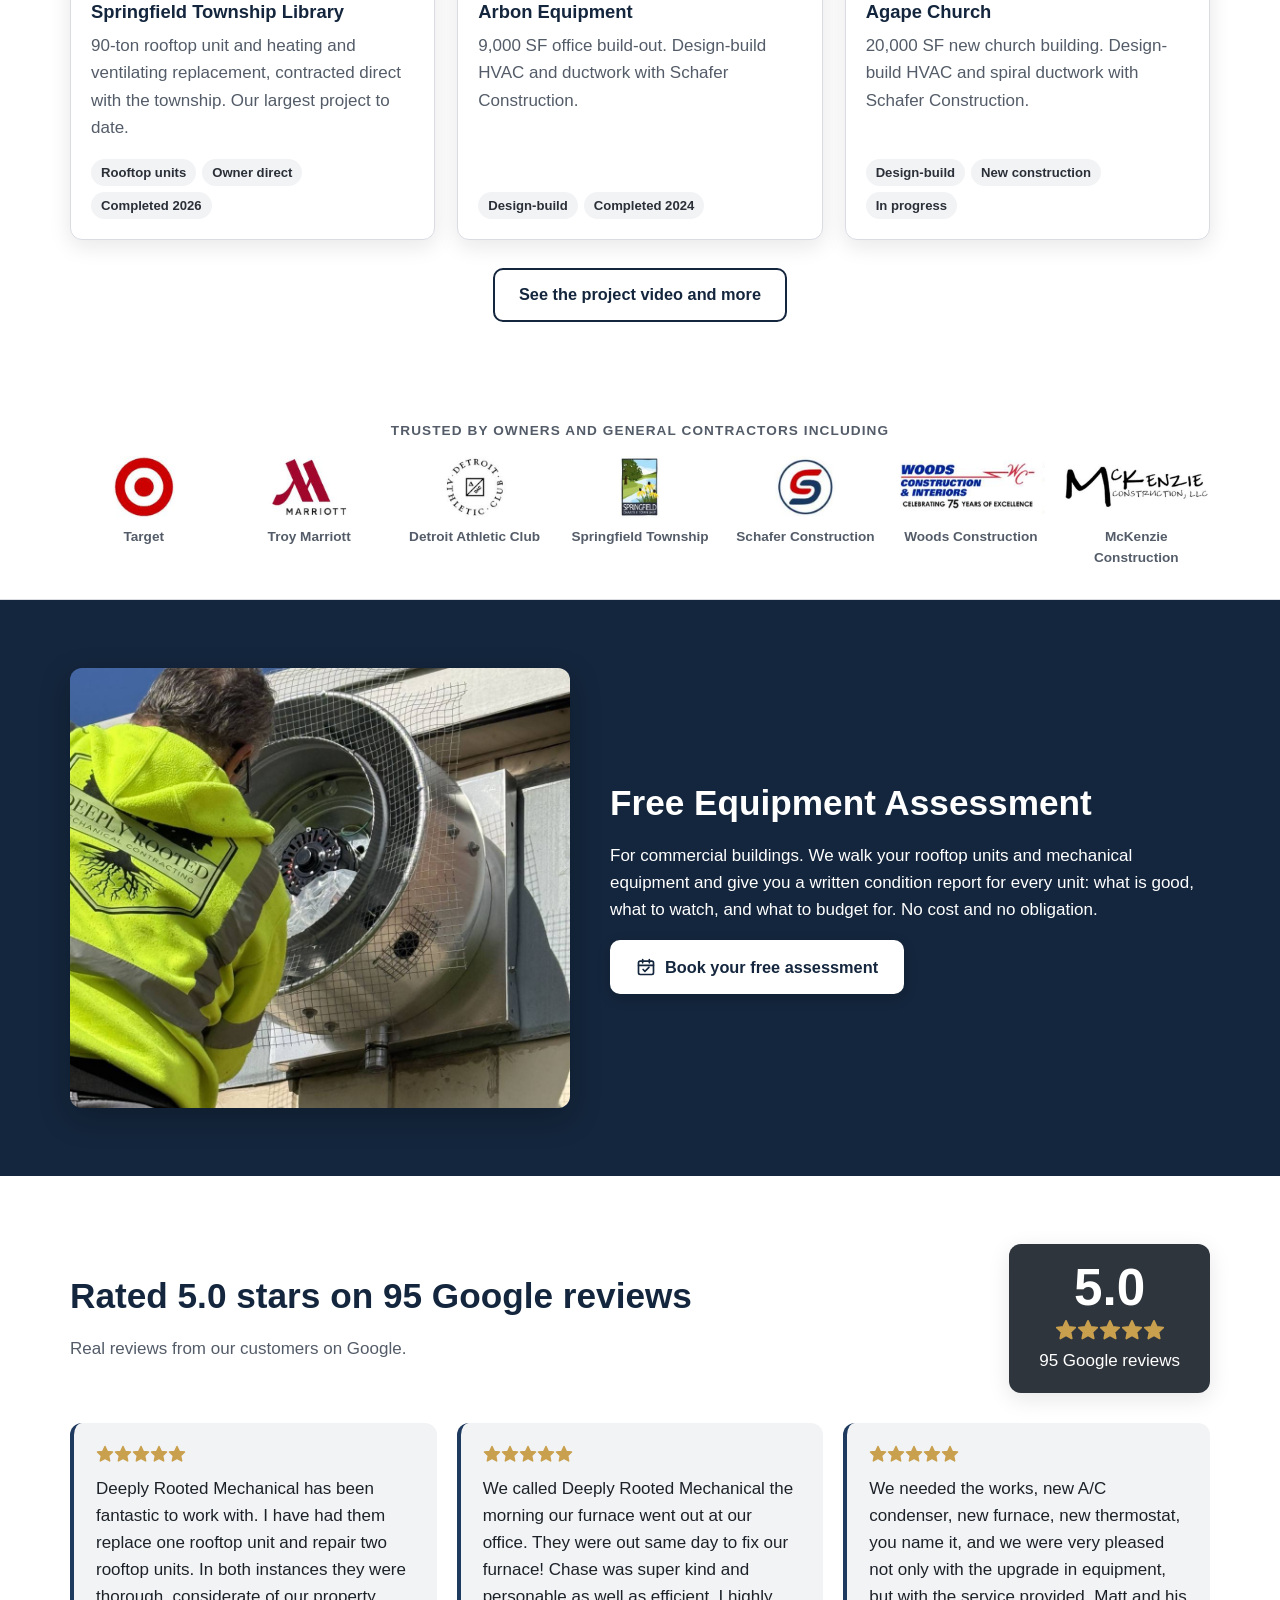
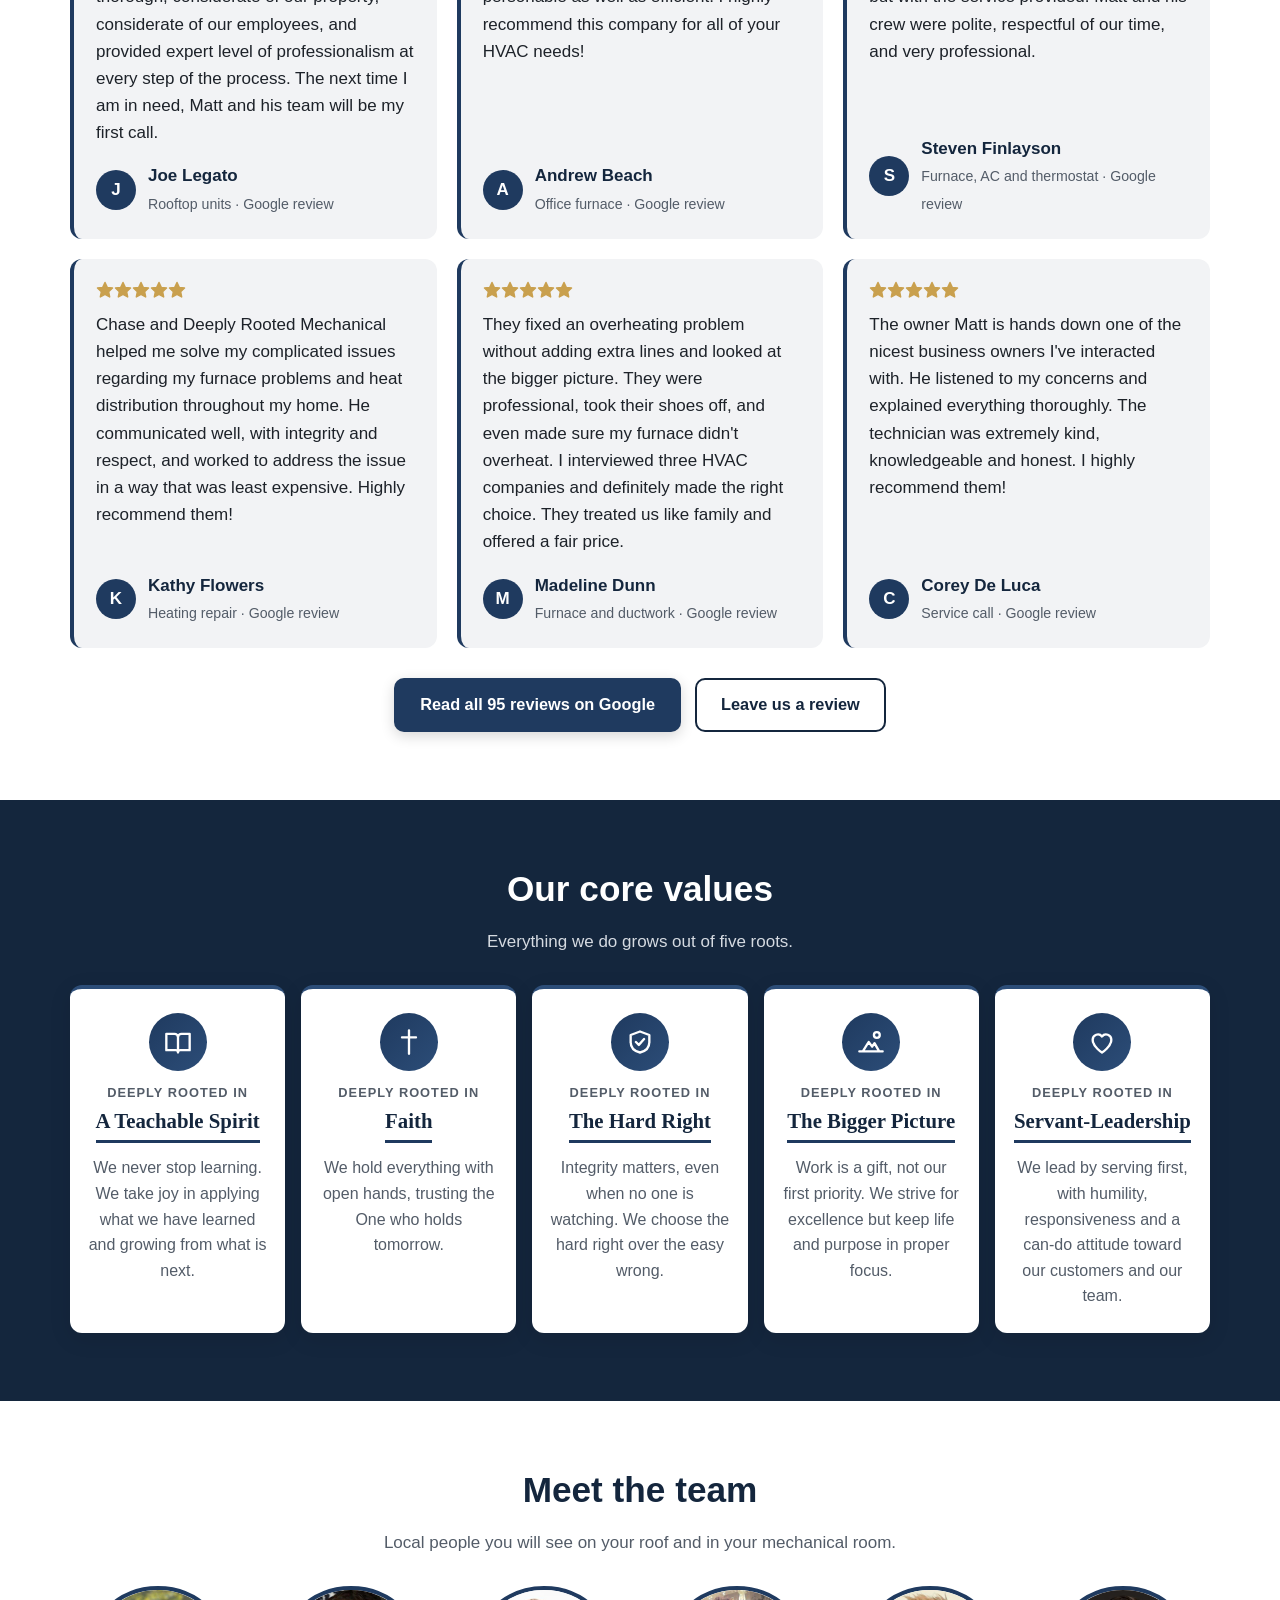
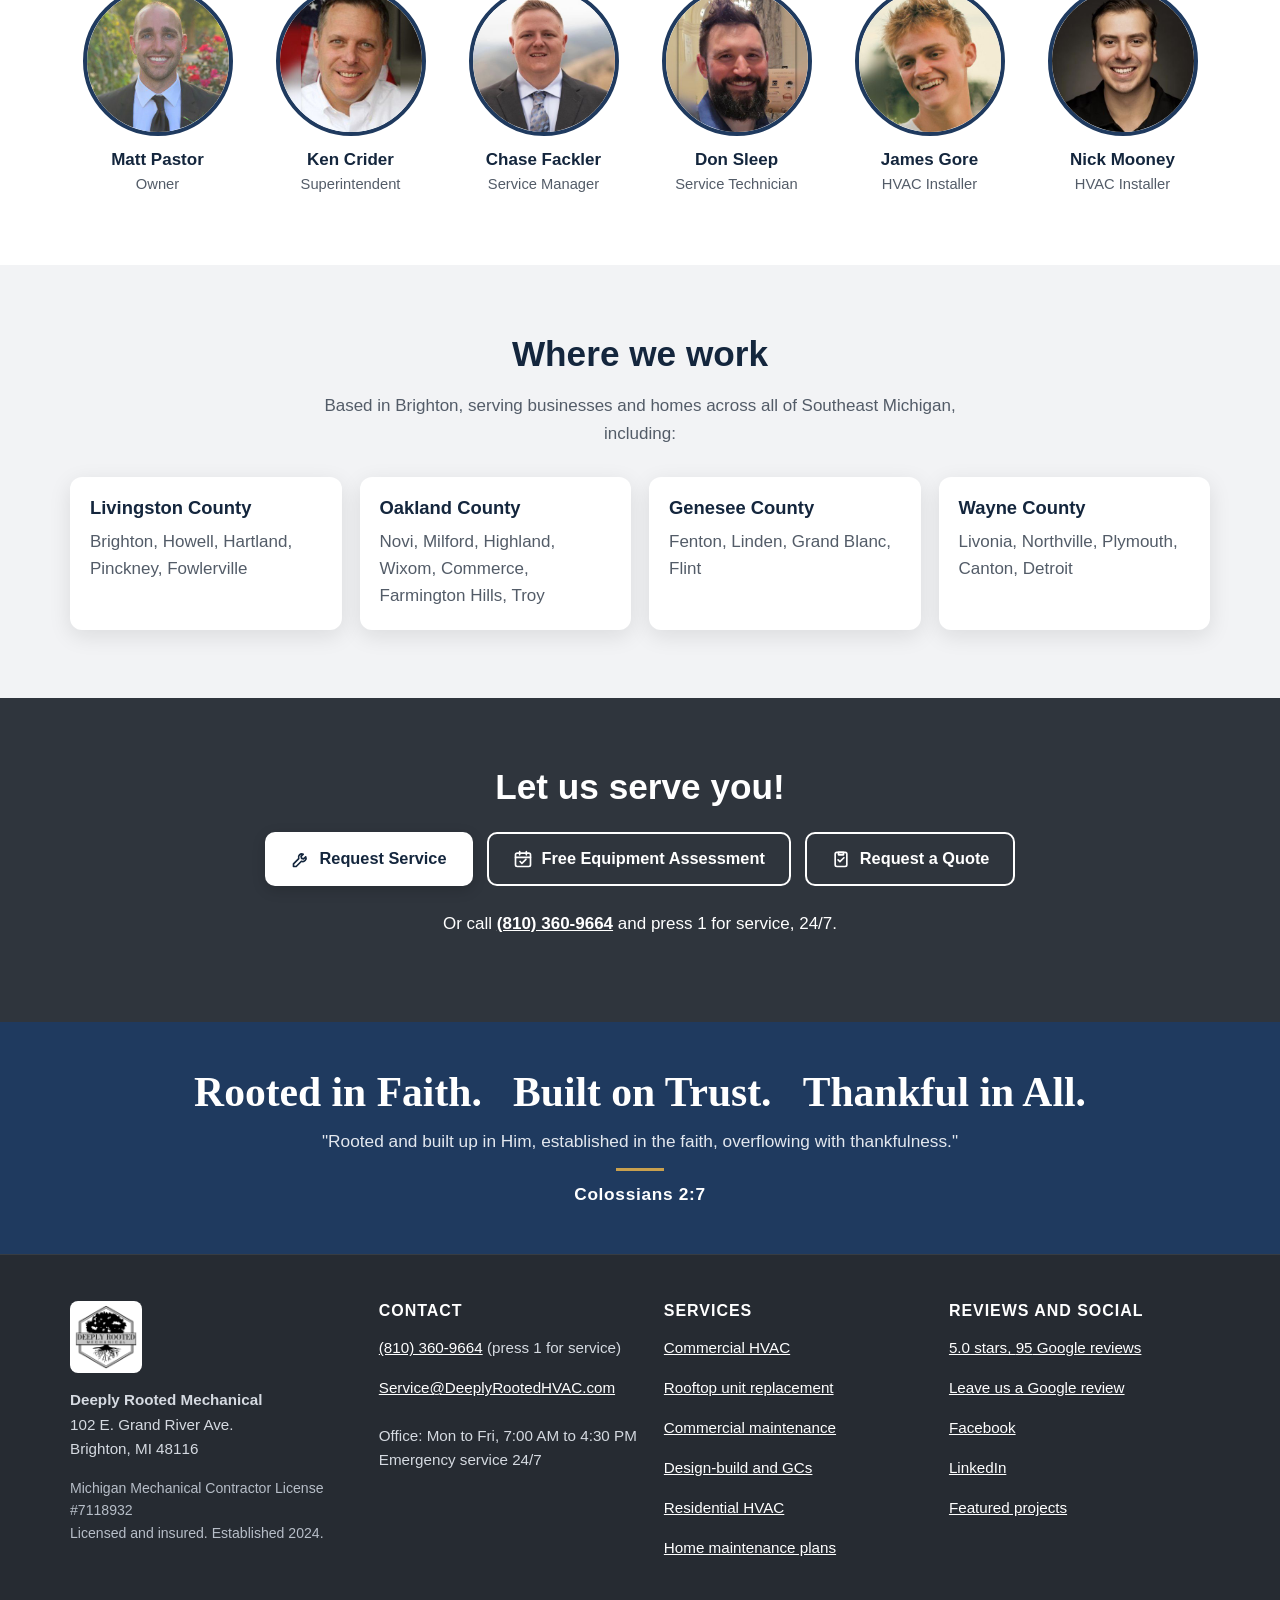
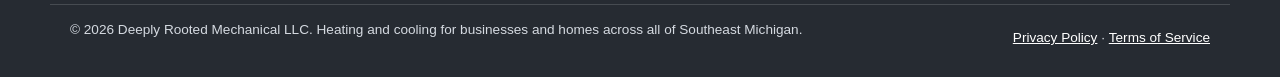
==== commit 4a68f14e: "Round 8: hero wording, About father line and accurate Luke 7:47, Levin off logo row, Target logo cen" ====
--- a/public/index.html
+++ b/public/index.html
@@ -13,7 +13,7 @@
 <meta property="og:image" content="https://deeplyrootedhvac.com/assets/img/rtu-crane.jpg">
 <meta name="theme-color" content="#14263d">
 <link rel="icon" type="image/png" href="/assets/favicon.png">
-<link rel="stylesheet" href="/assets/style.css?v=283c35a8">
+<link rel="stylesheet" href="/assets/style.css?v=8d8f9a63">
 <script type="application/ld+json">{"@context": "https://schema.org", "@type": "HVACBusiness", "@id": "https://deeplyrootedhvac.com/#business", "name": "Deeply Rooted Mechanical", "legalName": "Deeply Rooted Mechanical LLC", "url": "https://deeplyrootedhvac.com/", "logo": "https://deeplyrootedhvac.com/assets/logo.png", "image": "https://deeplyrootedhvac.com/assets/img/rtu-crane.jpg", "telephone": "(810) 360-9664", "email": "Service@DeeplyRootedHVAC.com", "foundingDate": "2024", "address": {"@type": "PostalAddress", "streetAddress": "102 E. Grand River Ave.", "addressLocality": "Brighton", "addressRegion": "MI", "postalCode": "48116", "addressCountry": "US"}, "openingHoursSpecification": [{"@type": "OpeningHoursSpecification", "dayOfWeek": ["Monday", "Tuesday", "Wednesday", "Thursday", "Friday"], "opens": "07:00", "closes": "16:30"}], "areaServed": [{"@type": "AdministrativeArea", "name": "Southeast Michigan"}, {"@type": "AdministrativeArea", "name": "Livingston County, MI"}, {"@type": "AdministrativeArea", "name": "Oakland County, MI"}, {"@type": "AdministrativeArea", "name": "Genesee County, MI"}, {"@type": "AdministrativeArea", "name": "Wayne County, MI"}, {"@type": "City", "name": "Brighton, MI"}, {"@type": "City", "name": "Howell, MI"}, {"@type": "City", "name": "Hartland, MI"}, {"@type": "City", "name": "Pinckney, MI"}, {"@type": "City", "name": "Fowlerville, MI"}, {"@type": "City", "name": "Novi, MI"}, {"@type": "City", "name": "Milford, MI"}, {"@type": "City", "name": "Highland, MI"}, {"@type": "City", "name": "Wixom, MI"}, {"@type": "City", "name": "Commerce, MI"}, {"@type": "City", "name": "Farmington Hills, MI"}, {"@type": "City", "name": "Troy, MI"}, {"@type": "City", "name": "Fenton, MI"}, {"@type": "City", "name": "Linden, MI"}, {"@type": "City", "name": "Grand Blanc, MI"}, {"@type": "City", "name": "Flint, MI"}, {"@type": "City", "name": "Livonia, MI"}, {"@type": "City", "name": "Northville, MI"}, {"@type": "City", "name": "Plymouth, MI"}, {"@type": "City", "name": "Canton, MI"}, {"@type": "City", "name": "Detroit, MI"}], "aggregateRating": {"@type": "AggregateRating", "ratingValue": "5.0", "reviewCount": 95}, "knowsAbout": ["Commercial HVAC", "Rooftop unit (RTU) replacement", "Commercial HVAC maintenance agreements", "Design-build HVAC", "Tenant build-out HVAC", "Sheet metal ductwork", "Boiler service", "Ductless mini split systems", "Furnace repair", "Air conditioning repair"], "hasMap": "https://www.google.com/maps?cid=12884188372933293353", "slogan": "Rooted in Faith. Built on Trust. Thankful in All.", "sameAs": ["https://www.facebook.com/profile.php?id=61579592821615", "https://www.linkedin.com/company/deeply-rooted-mechanical", "https://www.google.com/maps?cid=12884188372933293353"]}</script>
 </head>
 <body>
@@ -34,7 +34,7 @@
 <div class="hero-copy">
 <p class="hero-slogan"><span>Rooted in Faith.</span> <span>Built on Trust.</span> <span>Thankful in All.</span></p>
 <h1>Commercial HVAC you can count on, across Southeast Michigan.</h1>
-<p>Rooftop unit repair and replacement, maintenance agreements, design-build and tenant build-outs, and 24/7 emergency service for building owners, property managers and general contractors. Homeowners too.</p>
+<p>Rooftop units, maintenance agreements, design-build, tenant build-outs and 24/7 emergency service for building owners, property managers and general contractors. We serve homeowners across the region as well.</p>
 <div class="cta-row"><a class="btn btn-white" href="/contact?type=service"><svg class="ic" width="20" height="20" viewBox="0 0 24 24" fill="none" stroke="currentColor" stroke-width="2" stroke-linecap="round" stroke-linejoin="round" aria-hidden="true"><path d="M14.7 6.3a4 4 0 0 0-5.4 5.2L3 17.8V21h3.2l6.3-6.3a4 4 0 0 0 5.2-5.4l-2.6 2.6-2.4-.6-.6-2.4z"/></svg> Request Service</a><a class="btn btn-outline on-dark" href="/contact?type=assessment"><svg class="ic" width="20" height="20" viewBox="0 0 24 24" fill="none" stroke="currentColor" stroke-width="2" stroke-linecap="round" stroke-linejoin="round" aria-hidden="true"><rect x="3" y="5" width="18" height="16" rx="2"/><path d="M3 10h18M8 3v4M16 3v4M8.5 15l2.2 2.2 4.8-4.7"/></svg> Free Equipment Assessment</a><a class="btn btn-outline on-dark" href="/contact?type=quote"><svg class="ic" width="20" height="20" viewBox="0 0 24 24" fill="none" stroke="currentColor" stroke-width="2" stroke-linecap="round" stroke-linejoin="round" aria-hidden="true"><rect x="5" y="4" width="14" height="17" rx="2"/><path d="M9 4h6v3H9z"/><path d="M8.5 13l2.2 2.2L15.5 10.5"/></svg> Request a Quote</a></div>
 <a class="rating on-dark" href="https://www.google.com/maps?cid=12884188372933293353" rel="noopener" aria-label="Read our Google reviews"><span class="stars"><svg class="ic" width="22" height="22" viewBox="0 0 24 24" fill="currentColor" stroke="currentColor" stroke-width="2" stroke-linecap="round" stroke-linejoin="round" aria-hidden="true"><path d="M12 2l3 6.5 7 .9-5.2 4.8 1.4 7L12 17.8 5.8 21.2l1.4-7L2 9.4l7-.9z"/></svg><svg class="ic" width="22" height="22" viewBox="0 0 24 24" fill="currentColor" stroke="currentColor" stroke-width="2" stroke-linecap="round" stroke-linejoin="round" aria-hidden="true"><path d="M12 2l3 6.5 7 .9-5.2 4.8 1.4 7L12 17.8 5.8 21.2l1.4-7L2 9.4l7-.9z"/></svg><svg class="ic" width="22" height="22" viewBox="0 0 24 24" fill="currentColor" stroke="currentColor" stroke-width="2" stroke-linecap="round" stroke-linejoin="round" aria-hidden="true"><path d="M12 2l3 6.5 7 .9-5.2 4.8 1.4 7L12 17.8 5.8 21.2l1.4-7L2 9.4l7-.9z"/></svg><svg class="ic" width="22" height="22" viewBox="0 0 24 24" fill="currentColor" stroke="currentColor" stroke-width="2" stroke-linecap="round" stroke-linejoin="round" aria-hidden="true"><path d="M12 2l3 6.5 7 .9-5.2 4.8 1.4 7L12 17.8 5.8 21.2l1.4-7L2 9.4l7-.9z"/></svg><svg class="ic" width="22" height="22" viewBox="0 0 24 24" fill="currentColor" stroke="currentColor" stroke-width="2" stroke-linecap="round" stroke-linejoin="round" aria-hidden="true"><path d="M12 2l3 6.5 7 .9-5.2 4.8 1.4 7L12 17.8 5.8 21.2l1.4-7L2 9.4l7-.9z"/></svg></span><span class="rating-text"><b><span data-g="rating">5.0</span></b> from <b><span data-g="count">95</span></b> Google reviews</span></a>
 </div>
@@ -66,7 +66,7 @@
 <div class="center"><a class="btn btn-outline" href="/projects">See the project video and more</a></div>
 </div></section>
 
-<section class="trusted"><div class="wrap"><p class="tb-h">Trusted by owners and general contractors including</p><ul><li><img src="/assets/clients/target.png" alt="Target logo" height="56" loading="lazy"><span>Target</span></li><li><img src="/assets/clients/marriott.png" alt="Troy Marriott logo" height="56" loading="lazy"><span>Troy Marriott</span></li><li><img src="/assets/clients/dac.png" alt="Detroit Athletic Club logo" height="56" loading="lazy"><span>Detroit Athletic Club</span></li><li class="txt"><span class="tb-ic"><svg class="ic" width="30" height="30" viewBox="0 0 24 24" fill="none" stroke="currentColor" stroke-width="2" stroke-linecap="round" stroke-linejoin="round" aria-hidden="true"><path d="M12 3l8 3v6c0 5-3.5 8-8 9-4.5-1-8-4-8-9V6z"/><path d="M8.5 12l2.5 2.5 4.5-5"/></svg></span><span>Levin U.S. Courthouse</span></li><li><img src="/assets/clients/springfield.png" alt="Springfield Township logo" height="56" loading="lazy"><span>Springfield Township</span></li><li><img src="/assets/clients/schafer.png" alt="Schafer Construction logo" height="56" loading="lazy"><span>Schafer Construction</span></li><li><img src="/assets/clients/woods.png" alt="Woods Construction logo" height="56" loading="lazy"><span>Woods Construction</span></li><li><img src="/assets/clients/mckenzie.png" alt="McKenzie Construction logo" height="56" loading="lazy"><span>McKenzie Construction</span></li></ul></div></section>
+<section class="trusted"><div class="wrap"><p class="tb-h">Trusted by owners and general contractors including</p><ul><li><img src="/assets/clients/target.png" alt="Target logo" height="56" loading="lazy"><span>Target</span></li><li><img src="/assets/clients/marriott.png" alt="Troy Marriott logo" height="56" loading="lazy"><span>Troy Marriott</span></li><li><img src="/assets/clients/dac.png" alt="Detroit Athletic Club logo" height="56" loading="lazy"><span>Detroit Athletic Club</span></li><li><img src="/assets/clients/springfield.png" alt="Springfield Township logo" height="56" loading="lazy"><span>Springfield Township</span></li><li><img src="/assets/clients/schafer.png" alt="Schafer Construction logo" height="56" loading="lazy"><span>Schafer Construction</span></li><li><img src="/assets/clients/woods.png" alt="Woods Construction logo" height="56" loading="lazy"><span>Woods Construction</span></li><li><img src="/assets/clients/mckenzie.png" alt="McKenzie Construction logo" height="56" loading="lazy"><span>McKenzie Construction</span></li></ul></div></section>
 
 <section class="offer"><div class="wrap offer-inner">
 <img src="/assets/img/exhaust-fan.jpg" alt="Technician inspecting a rooftop exhaust fan" width="1050" height="1400">
--- a/assets/style.css
+++ b/assets/style.css
@@ -1,5 +1,5 @@
 /* Deeply Rooted Mechanical: navy, gray, white and black. Gold only for stars, the main button and small accents. */
-:root{--navy:#1F3A5F;--navy-d:#14263d;--navy-l:#2c4d78;--black:#111317;--charcoal:#2b3038;--ink:#1d2229;--muted:#535c68;--gray-l:#f2f3f5;--gray-m:#e3e6ea;--line:#d9dde3;--gold:#C9A04E;--gold-d:#9c7a32;--radius:12px;--shadow:0 6px 22px rgba(17,19,23,.10)}
+:root{--navy:#1F3A5F;--navy-d:#14263d;--navy-l:#2c4d78;--black:#2f353d;--charcoal:#2b3038;--ink:#1d2229;--muted:#535c68;--gray-l:#f2f3f5;--gray-m:#e3e6ea;--line:#d9dde3;--gold:#C9A04E;--gold-d:#9c7a32;--radius:12px;--shadow:0 6px 22px rgba(17,19,23,.10)}
 *{box-sizing:border-box}
 html{scroll-behavior:smooth}
 body{margin:0;font-family:-apple-system,BlinkMacSystemFont,"Segoe UI",Roboto,Helvetica,Arial,sans-serif;color:var(--ink);line-height:1.6;font-size:17px;background:#fff}
@@ -408,3 +408,13 @@
 @media (max-width:640px){.trusted ul{grid-template-columns:repeat(2,1fr)}}
 .trusted img{filter:none;opacity:1;height:62px}
 .trusted li{font-size:.85rem}
+
+/* round 8: no pure black bands; charcoal family instead */
+.topbar{background:var(--navy-d)}
+.trust{background:#353c46}
+.video-feature{background:#3b434e}
+.cta-band{background:#2f353d}
+footer.site{background:#262b32}
+.trusted ul{grid-template-columns:repeat(7,1fr)}
+@media (max-width:1020px){.trusted ul{grid-template-columns:repeat(4,1fr)}}
+@media (max-width:640px){.trusted ul{grid-template-columns:repeat(2,1fr)}}
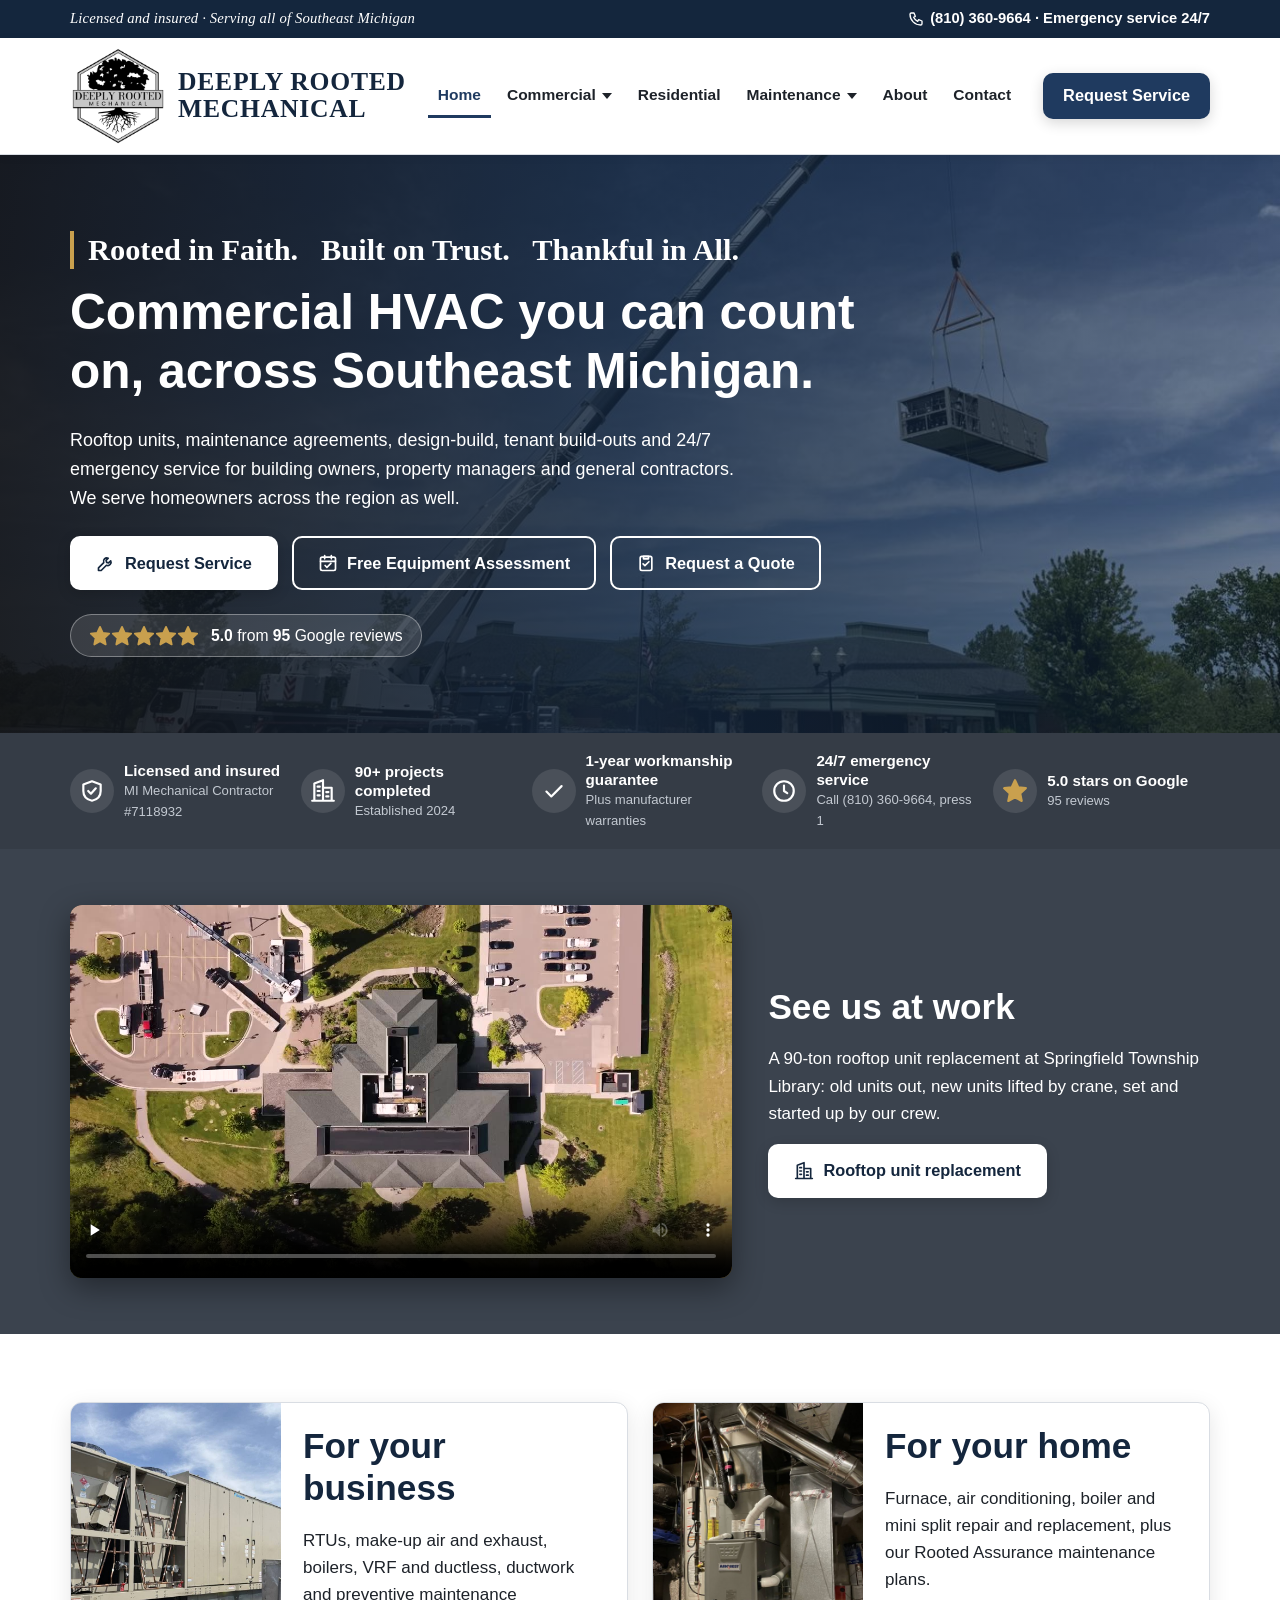
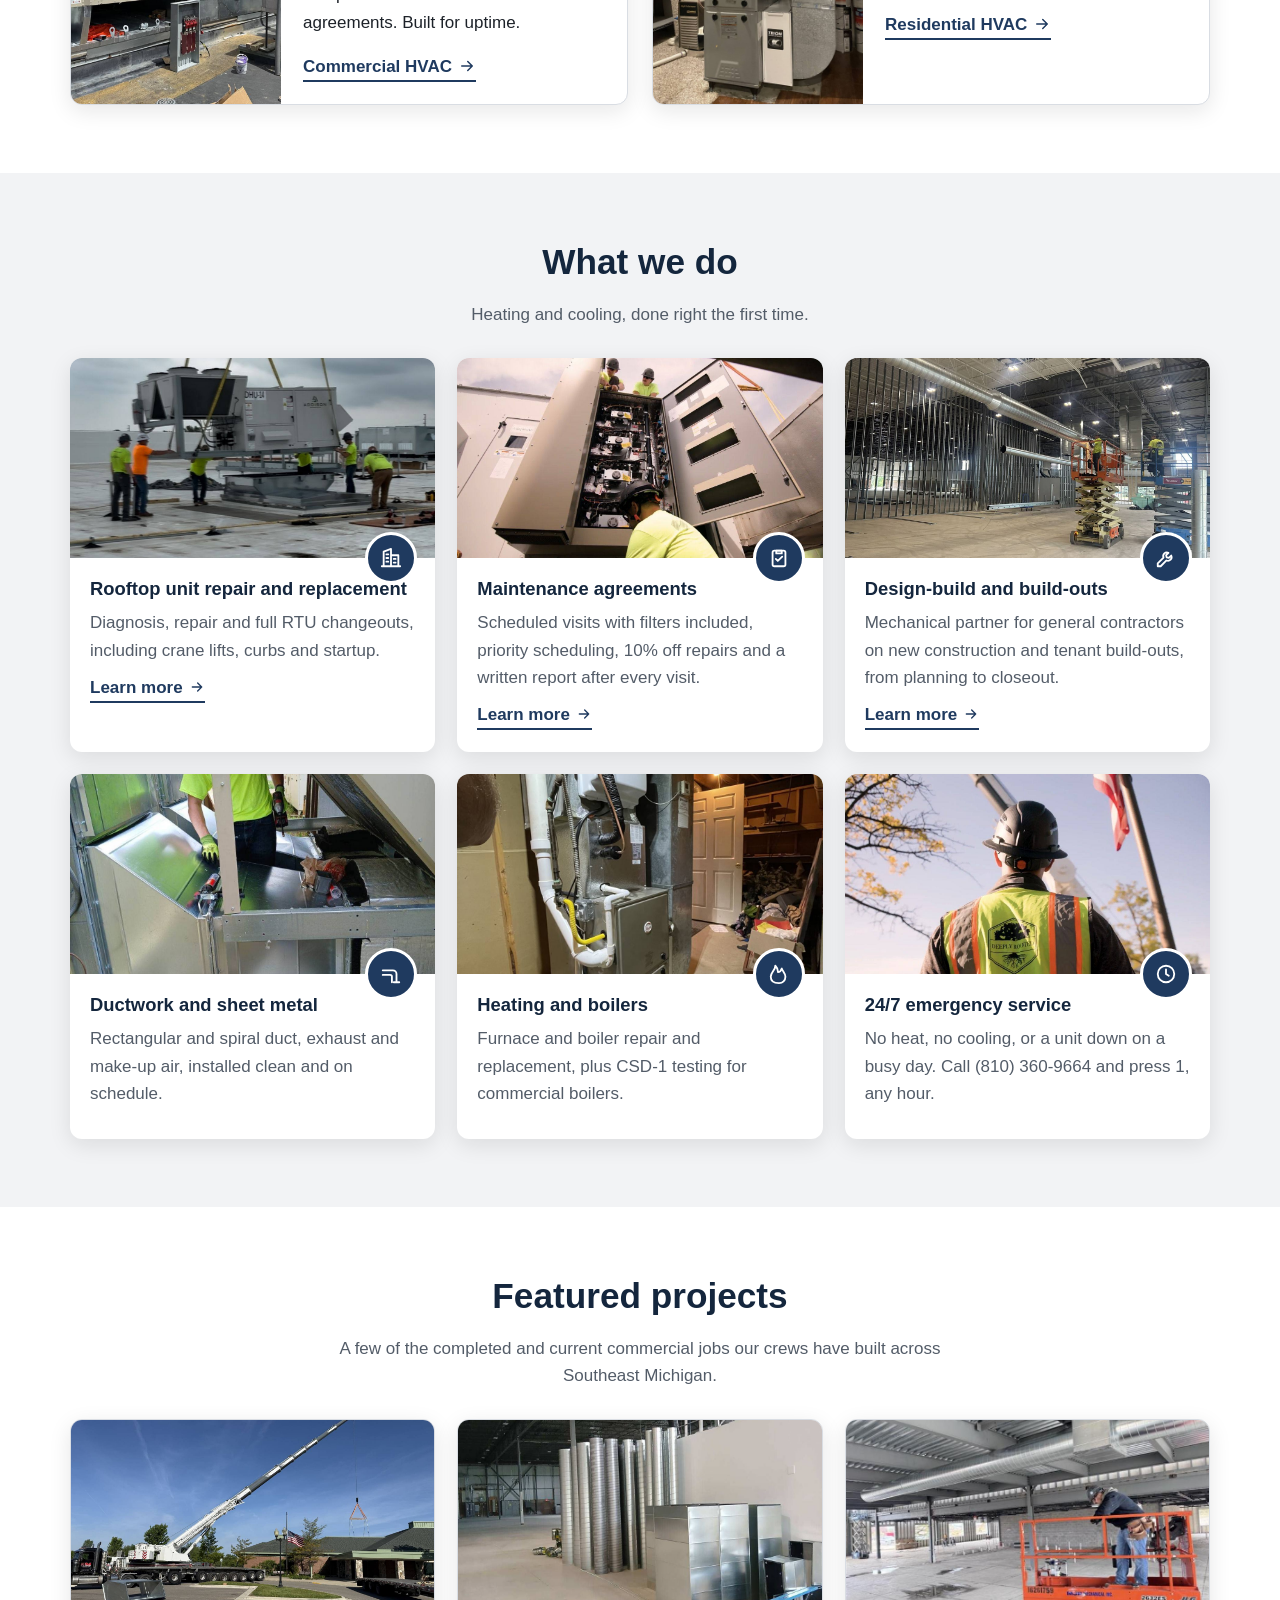
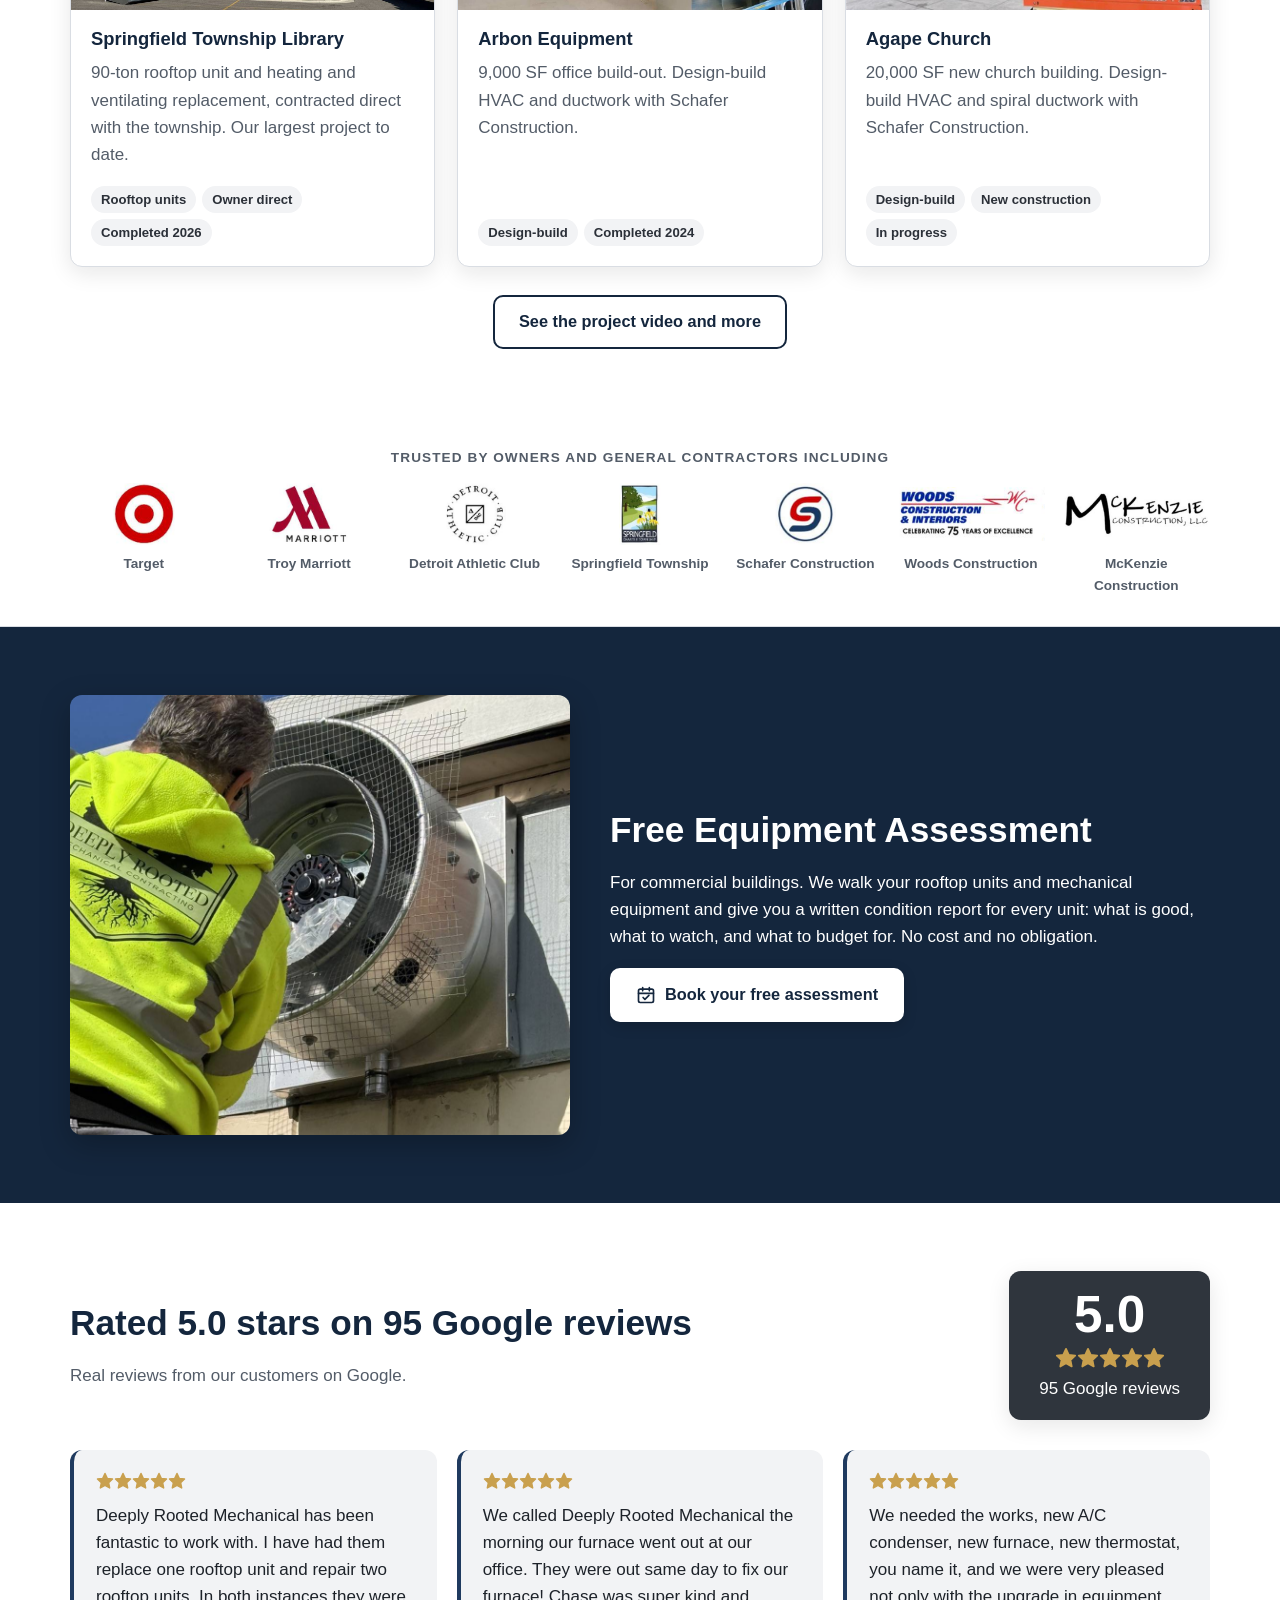
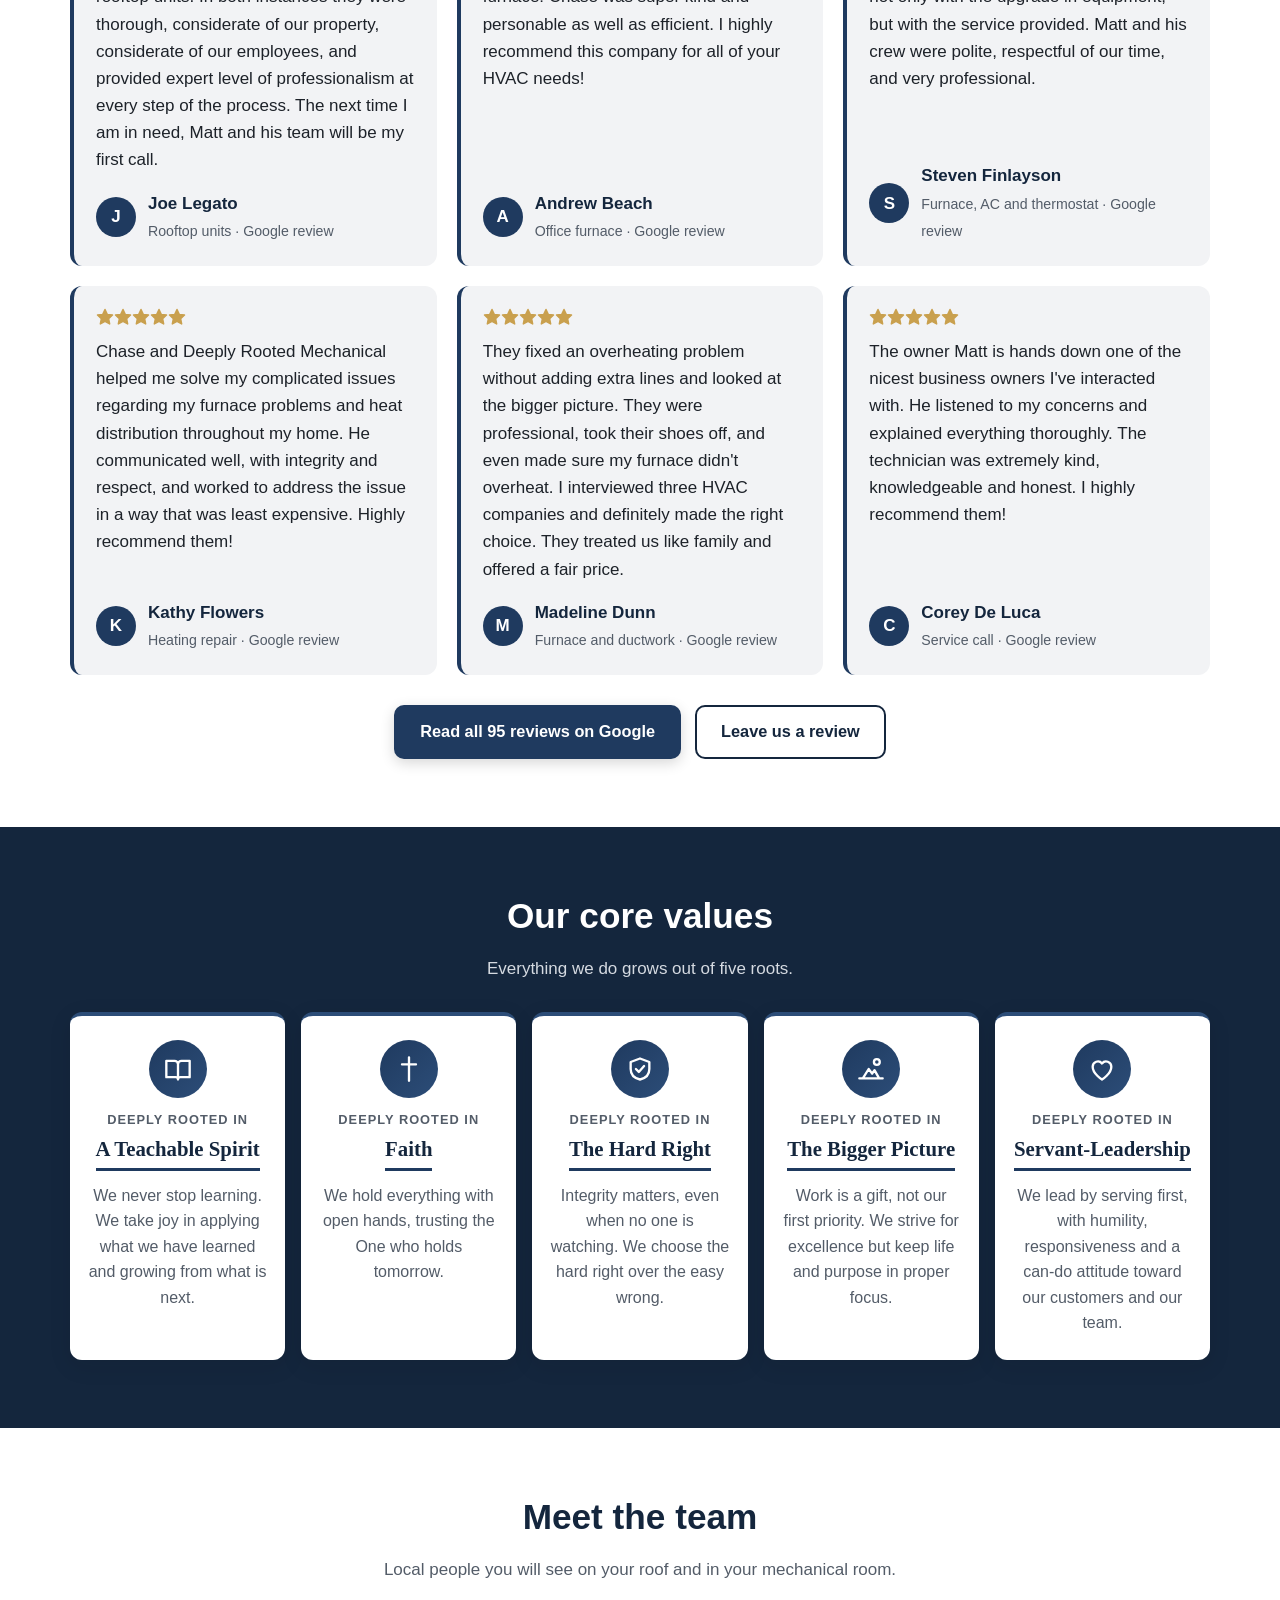
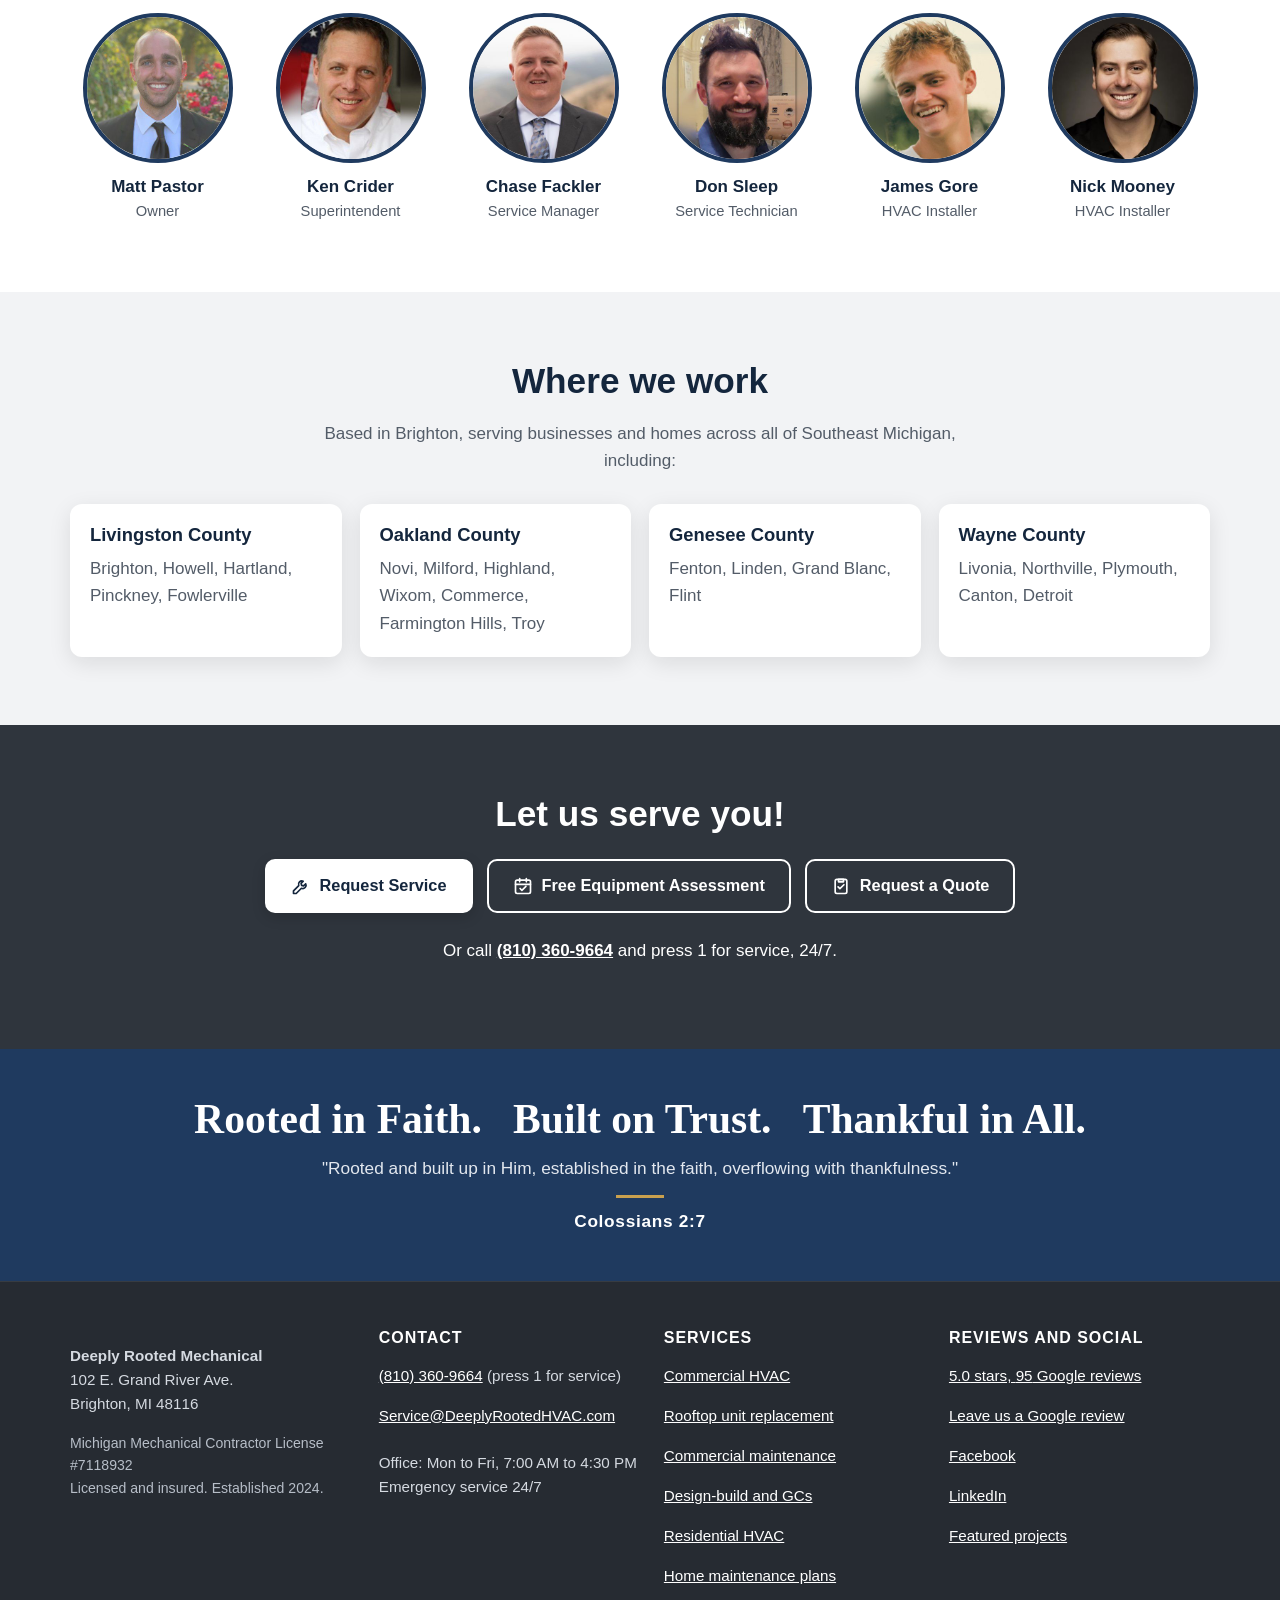
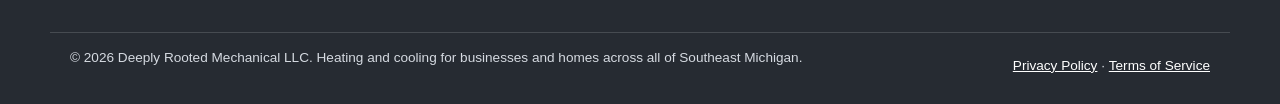
==== commit b38ff861: "Round 9: reviewer fixes (no footer logo, mobile hero, Trusted by on Design-build, 2-card projects gr" ====
--- a/public/index.html
+++ b/public/index.html
@@ -13,7 +13,8 @@
 <meta property="og:image" content="https://deeplyrootedhvac.com/assets/img/rtu-crane.jpg">
 <meta name="theme-color" content="#14263d">
 <link rel="icon" type="image/png" href="/assets/favicon.png">
-<link rel="stylesheet" href="/assets/style.css?v=8d8f9a63">
+<link rel="preload" as="image" href="/assets/img/rtu-crane.jpg">
+<link rel="stylesheet" href="/assets/style.css?v=34015bc2">
 <script type="application/ld+json">{"@context": "https://schema.org", "@type": "HVACBusiness", "@id": "https://deeplyrootedhvac.com/#business", "name": "Deeply Rooted Mechanical", "legalName": "Deeply Rooted Mechanical LLC", "url": "https://deeplyrootedhvac.com/", "logo": "https://deeplyrootedhvac.com/assets/logo.png", "image": "https://deeplyrootedhvac.com/assets/img/rtu-crane.jpg", "telephone": "(810) 360-9664", "email": "Service@DeeplyRootedHVAC.com", "foundingDate": "2024", "address": {"@type": "PostalAddress", "streetAddress": "102 E. Grand River Ave.", "addressLocality": "Brighton", "addressRegion": "MI", "postalCode": "48116", "addressCountry": "US"}, "openingHoursSpecification": [{"@type": "OpeningHoursSpecification", "dayOfWeek": ["Monday", "Tuesday", "Wednesday", "Thursday", "Friday"], "opens": "07:00", "closes": "16:30"}], "areaServed": [{"@type": "AdministrativeArea", "name": "Southeast Michigan"}, {"@type": "AdministrativeArea", "name": "Livingston County, MI"}, {"@type": "AdministrativeArea", "name": "Oakland County, MI"}, {"@type": "AdministrativeArea", "name": "Genesee County, MI"}, {"@type": "AdministrativeArea", "name": "Wayne County, MI"}, {"@type": "City", "name": "Brighton, MI"}, {"@type": "City", "name": "Howell, MI"}, {"@type": "City", "name": "Hartland, MI"}, {"@type": "City", "name": "Pinckney, MI"}, {"@type": "City", "name": "Fowlerville, MI"}, {"@type": "City", "name": "Novi, MI"}, {"@type": "City", "name": "Milford, MI"}, {"@type": "City", "name": "Highland, MI"}, {"@type": "City", "name": "Wixom, MI"}, {"@type": "City", "name": "Commerce, MI"}, {"@type": "City", "name": "Farmington Hills, MI"}, {"@type": "City", "name": "Troy, MI"}, {"@type": "City", "name": "Fenton, MI"}, {"@type": "City", "name": "Linden, MI"}, {"@type": "City", "name": "Grand Blanc, MI"}, {"@type": "City", "name": "Flint, MI"}, {"@type": "City", "name": "Livonia, MI"}, {"@type": "City", "name": "Northville, MI"}, {"@type": "City", "name": "Plymouth, MI"}, {"@type": "City", "name": "Canton, MI"}, {"@type": "City", "name": "Detroit, MI"}], "aggregateRating": {"@type": "AggregateRating", "ratingValue": "5.0", "reviewCount": 95}, "knowsAbout": ["Commercial HVAC", "Rooftop unit (RTU) replacement", "Commercial HVAC maintenance agreements", "Design-build HVAC", "Tenant build-out HVAC", "Sheet metal ductwork", "Boiler service", "Ductless mini split systems", "Furnace repair", "Air conditioning repair"], "hasMap": "https://www.google.com/maps?cid=12884188372933293353", "slogan": "Rooted in Faith. Built on Trust. Thankful in All.", "sameAs": ["https://www.facebook.com/profile.php?id=61579592821615", "https://www.linkedin.com/company/deeply-rooted-mechanical", "https://www.google.com/maps?cid=12884188372933293353"]}</script>
 </head>
 <body>
@@ -61,12 +62,12 @@
 </div></section>
 
 <section class="proj-sec"><div class="wrap">
-<div class="section-head center"><h2>Featured projects</h2><p>A few of the commercial jobs our crews have completed across Southeast Michigan.</p></div>
-<ul class="projects"><li><img src="/assets/img/library-crane.jpg" alt="Springfield Township Library project by Deeply Rooted Mechanical" width="1400" height="1050" loading="lazy"><div><h3>Springfield Township Library</h3><p>90-ton rooftop unit and heating and ventilating replacement, contracted direct with the township. Our largest project to date.</p><p class="tags"><span>Rooftop units</span><span>Owner direct</span><span>Completed 2026</span></p></div></li><li><img src="/assets/img/arbon-buildout.jpg" alt="Arbon Equipment project by Deeply Rooted Mechanical" width="1050" height="1400" loading="lazy"><div><h3>Arbon Equipment</h3><p>9,000 SF office build-out. Design-build HVAC and ductwork with Schafer Construction.</p><p class="tags"><span>Design-build</span><span>Completed 2024</span></p></div></li><li><img src="/assets/img/agape-duct.jpg" alt="Agape Church project by Deeply Rooted Mechanical" width="808" height="605" loading="lazy"><div><h3>Agape Church</h3><p>20,000 SF new church building. Design-build HVAC and spiral ductwork with Schafer Construction.</p><p class="tags"><span>Design-build</span><span>New construction</span><span>In progress</span></p></div></li></ul>
+<div class="section-head center"><h2>Featured projects</h2><p>A few of the completed and current commercial jobs our crews have built across Southeast Michigan.</p></div>
+<ul class="projects n3"><li><img src="/assets/img/library-crane.jpg" alt="Springfield Township Library project by Deeply Rooted Mechanical" width="1400" height="1050" loading="lazy"><div><h3>Springfield Township Library</h3><p>90-ton rooftop unit and heating and ventilating replacement, contracted direct with the township. Our largest project to date.</p><p class="tags"><span>Rooftop units</span><span>Owner direct</span><span>Completed 2026</span></p></div></li><li><img src="/assets/img/arbon-buildout.jpg" alt="Arbon Equipment project by Deeply Rooted Mechanical" width="1050" height="1400" loading="lazy"><div><h3>Arbon Equipment</h3><p>9,000 SF office build-out. Design-build HVAC and ductwork with Schafer Construction.</p><p class="tags"><span>Design-build</span><span>Completed 2024</span></p></div></li><li><img src="/assets/img/agape-duct.jpg" alt="Agape Church project by Deeply Rooted Mechanical" width="808" height="605" loading="lazy"><div><h3>Agape Church</h3><p>20,000 SF new church building. Design-build HVAC and spiral ductwork with Schafer Construction.</p><p class="tags"><span>Design-build</span><span>New construction</span><span>In progress</span></p></div></li></ul>
 <div class="center"><a class="btn btn-outline" href="/projects">See the project video and more</a></div>
 </div></section>
 
-<section class="trusted"><div class="wrap"><p class="tb-h">Trusted by owners and general contractors including</p><ul><li><img src="/assets/clients/target.png" alt="Target logo" height="56" loading="lazy"><span>Target</span></li><li><img src="/assets/clients/marriott.png" alt="Troy Marriott logo" height="56" loading="lazy"><span>Troy Marriott</span></li><li><img src="/assets/clients/dac.png" alt="Detroit Athletic Club logo" height="56" loading="lazy"><span>Detroit Athletic Club</span></li><li><img src="/assets/clients/springfield.png" alt="Springfield Township logo" height="56" loading="lazy"><span>Springfield Township</span></li><li><img src="/assets/clients/schafer.png" alt="Schafer Construction logo" height="56" loading="lazy"><span>Schafer Construction</span></li><li><img src="/assets/clients/woods.png" alt="Woods Construction logo" height="56" loading="lazy"><span>Woods Construction</span></li><li><img src="/assets/clients/mckenzie.png" alt="McKenzie Construction logo" height="56" loading="lazy"><span>McKenzie Construction</span></li></ul></div></section>
+<section class="trusted"><div class="wrap"><p class="tb-h">Trusted by owners and general contractors including</p><ul><li><img src="/assets/clients/target.png" alt="Target logo" width="62" height="62" loading="lazy"><span>Target</span></li><li><img src="/assets/clients/marriott.png" alt="Troy Marriott logo" width="80" height="62" loading="lazy"><span>Troy Marriott</span></li><li><img src="/assets/clients/dac.png" alt="Detroit Athletic Club logo" width="62" height="62" loading="lazy"><span>Detroit Athletic Club</span></li><li><img src="/assets/clients/springfield.png" alt="Springfield Township logo" width="43" height="62" loading="lazy"><span>Springfield Township</span></li><li><img src="/assets/clients/schafer.png" alt="Schafer Construction logo" width="61" height="62" loading="lazy"><span>Schafer Construction</span></li><li><img src="/assets/clients/woods.png" alt="Woods Construction logo" width="170" height="62" loading="lazy"><span>Woods Construction</span></li><li><img src="/assets/clients/mckenzie.png" alt="McKenzie Construction logo" width="200" height="62" loading="lazy"><span>McKenzie Construction</span></li></ul></div></section>
 
 <section class="offer"><div class="wrap offer-inner">
 <img src="/assets/img/exhaust-fan.jpg" alt="Technician inspecting a rooftop exhaust fan" width="1050" height="1400">
@@ -106,7 +107,7 @@
 <section class="cta-band"><div class="wrap">
 <h2>Let us serve you!</h2>
 <div class="cta-row"><a class="btn btn-white" href="/contact?type=service"><svg class="ic" width="20" height="20" viewBox="0 0 24 24" fill="none" stroke="currentColor" stroke-width="2" stroke-linecap="round" stroke-linejoin="round" aria-hidden="true"><path d="M14.7 6.3a4 4 0 0 0-5.4 5.2L3 17.8V21h3.2l6.3-6.3a4 4 0 0 0 5.2-5.4l-2.6 2.6-2.4-.6-.6-2.4z"/></svg> Request Service</a><a class="btn btn-outline on-dark" href="/contact?type=assessment"><svg class="ic" width="20" height="20" viewBox="0 0 24 24" fill="none" stroke="currentColor" stroke-width="2" stroke-linecap="round" stroke-linejoin="round" aria-hidden="true"><rect x="3" y="5" width="18" height="16" rx="2"/><path d="M3 10h18M8 3v4M16 3v4M8.5 15l2.2 2.2 4.8-4.7"/></svg> Free Equipment Assessment</a><a class="btn btn-outline on-dark" href="/contact?type=quote"><svg class="ic" width="20" height="20" viewBox="0 0 24 24" fill="none" stroke="currentColor" stroke-width="2" stroke-linecap="round" stroke-linejoin="round" aria-hidden="true"><rect x="5" y="4" width="14" height="17" rx="2"/><path d="M9 4h6v3H9z"/><path d="M8.5 13l2.2 2.2L15.5 10.5"/></svg> Request a Quote</a></div>
-<p class="cta-phone">Or call <a href="tel:+18103609664">(810) 360-9664</a> and press 1 for service, 24/7.</p>
+<p class="cta-phone">Or call <a class="nw" href="tel:+18103609664">(810) 360-9664</a> and press 1 for service, 24/7.</p>
 </div></section>
 
 </main>
@@ -116,13 +117,12 @@
 </div></section>
 <footer class="site"><div class="wrap cols">
 <div>
-<img src="/assets/logo-sm.png" alt="" width="72" height="72">
 <p><strong>Deeply Rooted Mechanical</strong><br>102 E. Grand River Ave.<br>Brighton, MI 48116</p>
 <p class="small">Michigan Mechanical Contractor License #7118932<br>Licensed and insured. Established 2024.</p>
 </div>
 <div>
 <h3>Contact</h3>
-<ul class="flinks"><li><a href="tel:+18103609664">(810) 360-9664</a> (press 1 for service)</li><li><a href="mailto:Service@DeeplyRootedHVAC.com">Service@DeeplyRootedHVAC.com</a></li></ul>
+<ul class="flinks"><li><a class="nw" href="tel:+18103609664">(810) 360-9664</a> (press 1 for service)</li><li><a href="mailto:Service@DeeplyRootedHVAC.com">Service@DeeplyRootedHVAC.com</a></li></ul>
 <p>Office: Mon to Fri, 7:00 AM to 4:30 PM<br>Emergency service 24/7</p>
 </div>
 <div>
@@ -138,6 +138,6 @@
 <p><a href="/privacy-policy">Privacy Policy</a> &middot; <a href="/terms-of-service">Terms of Service</a></p></div>
 </footer>
 <div class="mbar"><a href="tel:+18103609664"><svg class="ic" width="20" height="20" viewBox="0 0 24 24" fill="none" stroke="currentColor" stroke-width="2" stroke-linecap="round" stroke-linejoin="round" aria-hidden="true"><path d="M5 3h4l2 5-2.5 1.5a11 11 0 0 0 6 6L16 13l5 2v4a2 2 0 0 1-2 2A16 16 0 0 1 3 5a2 2 0 0 1 2-2z"/></svg> Call</a><a class="mbar-main" href="/contact?type=service"><svg class="ic" width="20" height="20" viewBox="0 0 24 24" fill="none" stroke="currentColor" stroke-width="2" stroke-linecap="round" stroke-linejoin="round" aria-hidden="true"><path d="M14.7 6.3a4 4 0 0 0-5.4 5.2L3 17.8V21h3.2l6.3-6.3a4 4 0 0 0 5.2-5.4l-2.6 2.6-2.4-.6-.6-2.4z"/></svg> Request Service</a></div>
-<script src="/assets/site.js?v=02a46352" defer></script>
+<script src="/assets/site.js?v=ee40317e" defer></script>
 </body>
 </html>
--- a/assets/style.css
+++ b/assets/style.css
@@ -418,3 +418,15 @@
 .trusted ul{grid-template-columns:repeat(7,1fr)}
 @media (max-width:1020px){.trusted ul{grid-template-columns:repeat(4,1fr)}}
 @media (max-width:640px){.trusted ul{grid-template-columns:repeat(2,1fr)}}
+
+/* round 9 */
+.nw{white-space:nowrap}
+.projects.n2{grid-template-columns:repeat(2,minmax(0,380px));justify-content:center}
+@media (max-width:640px){
+ .hero .rating{display:none}
+ .value-list{grid-template-columns:1fr 1fr;gap:10px}
+ .value-list li{padding:16px 10px}
+ .value-list p{font-size:.88rem}
+ .v-name{font-size:1.05rem}
+ .projects.n2{grid-template-columns:1fr}
+}
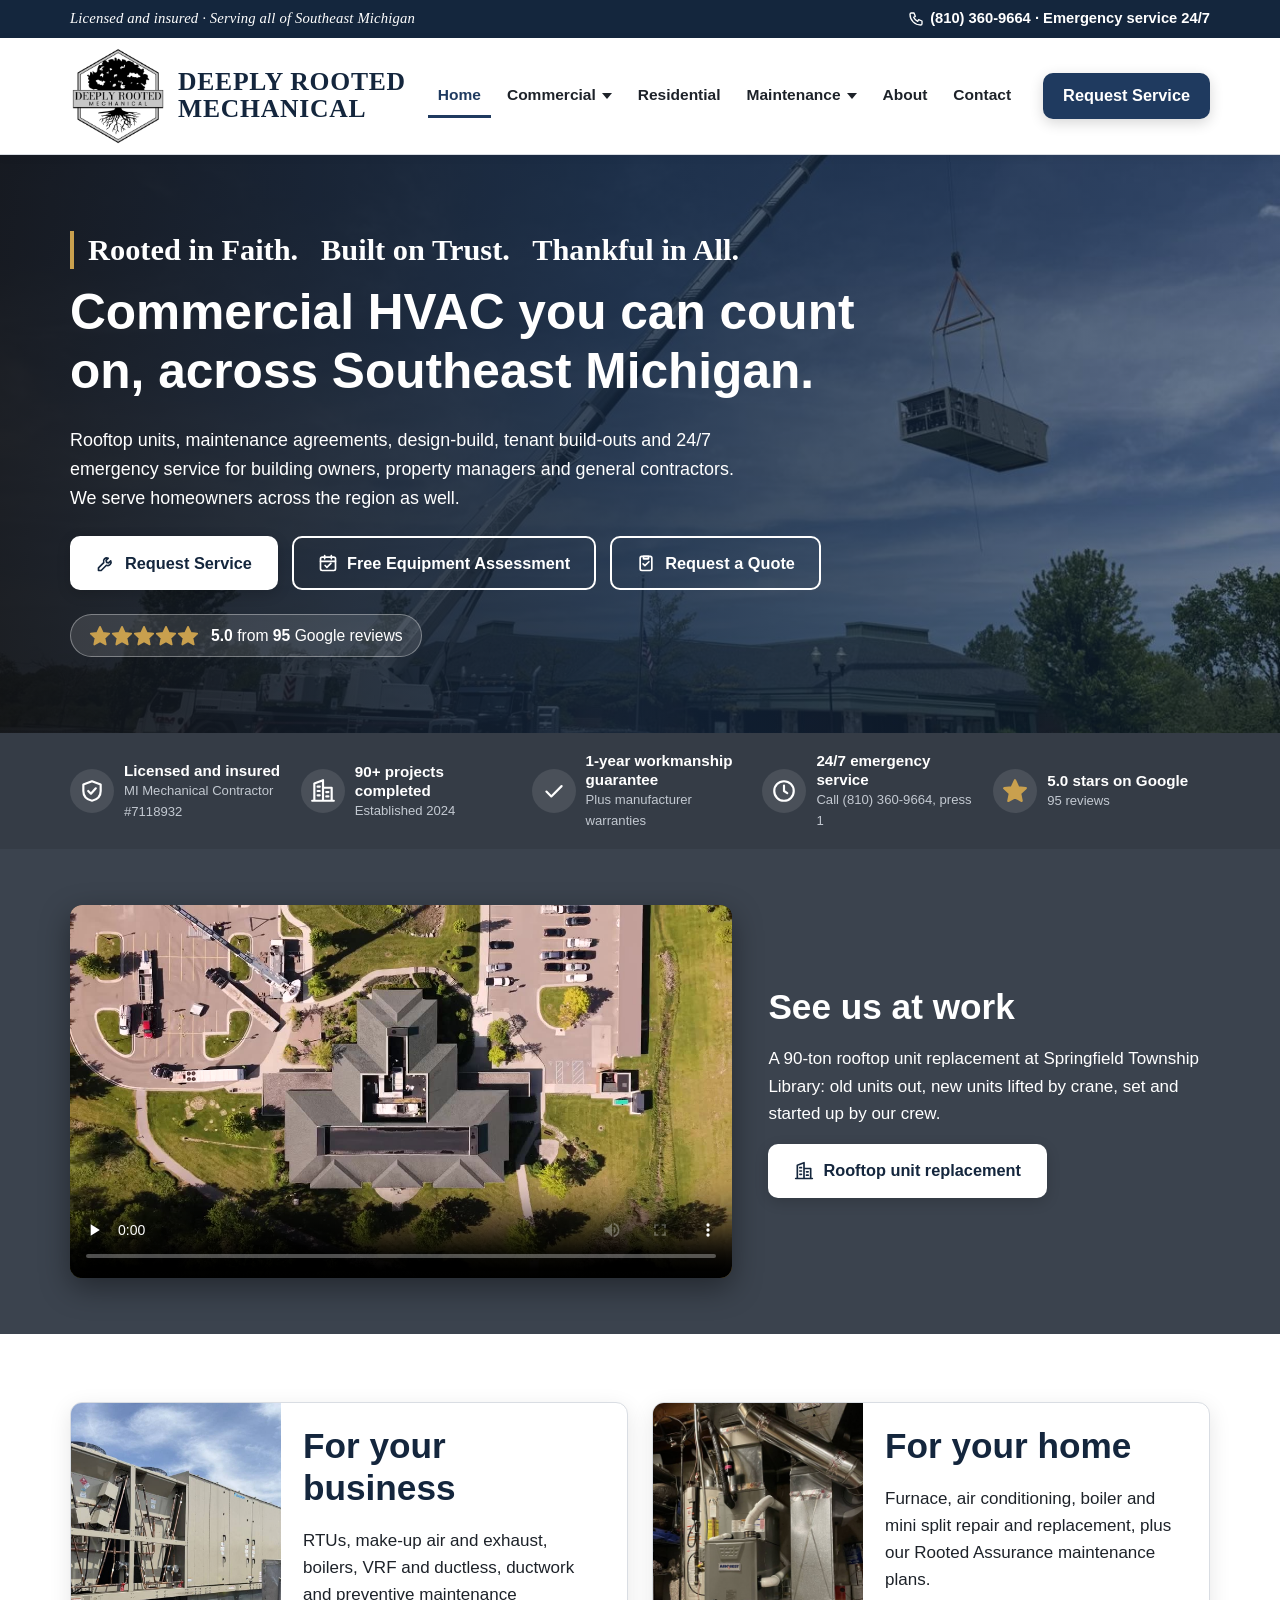
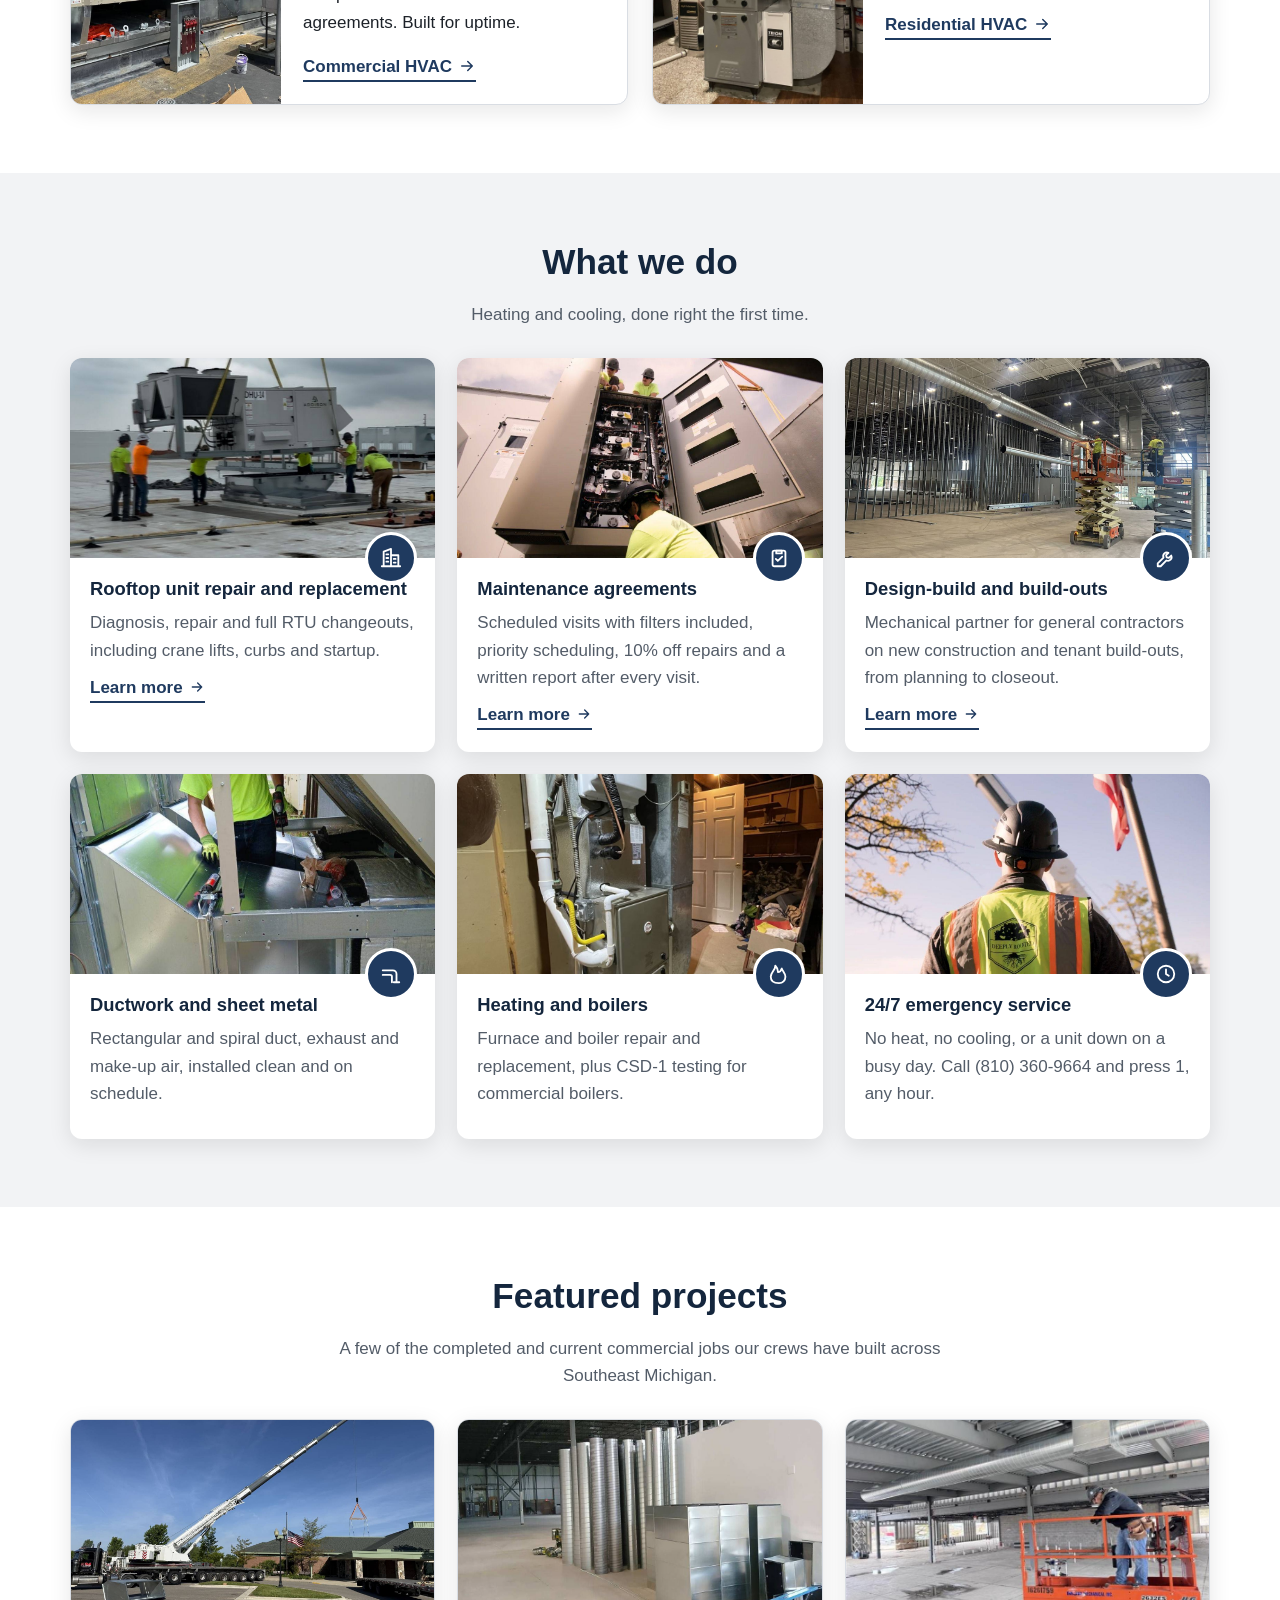
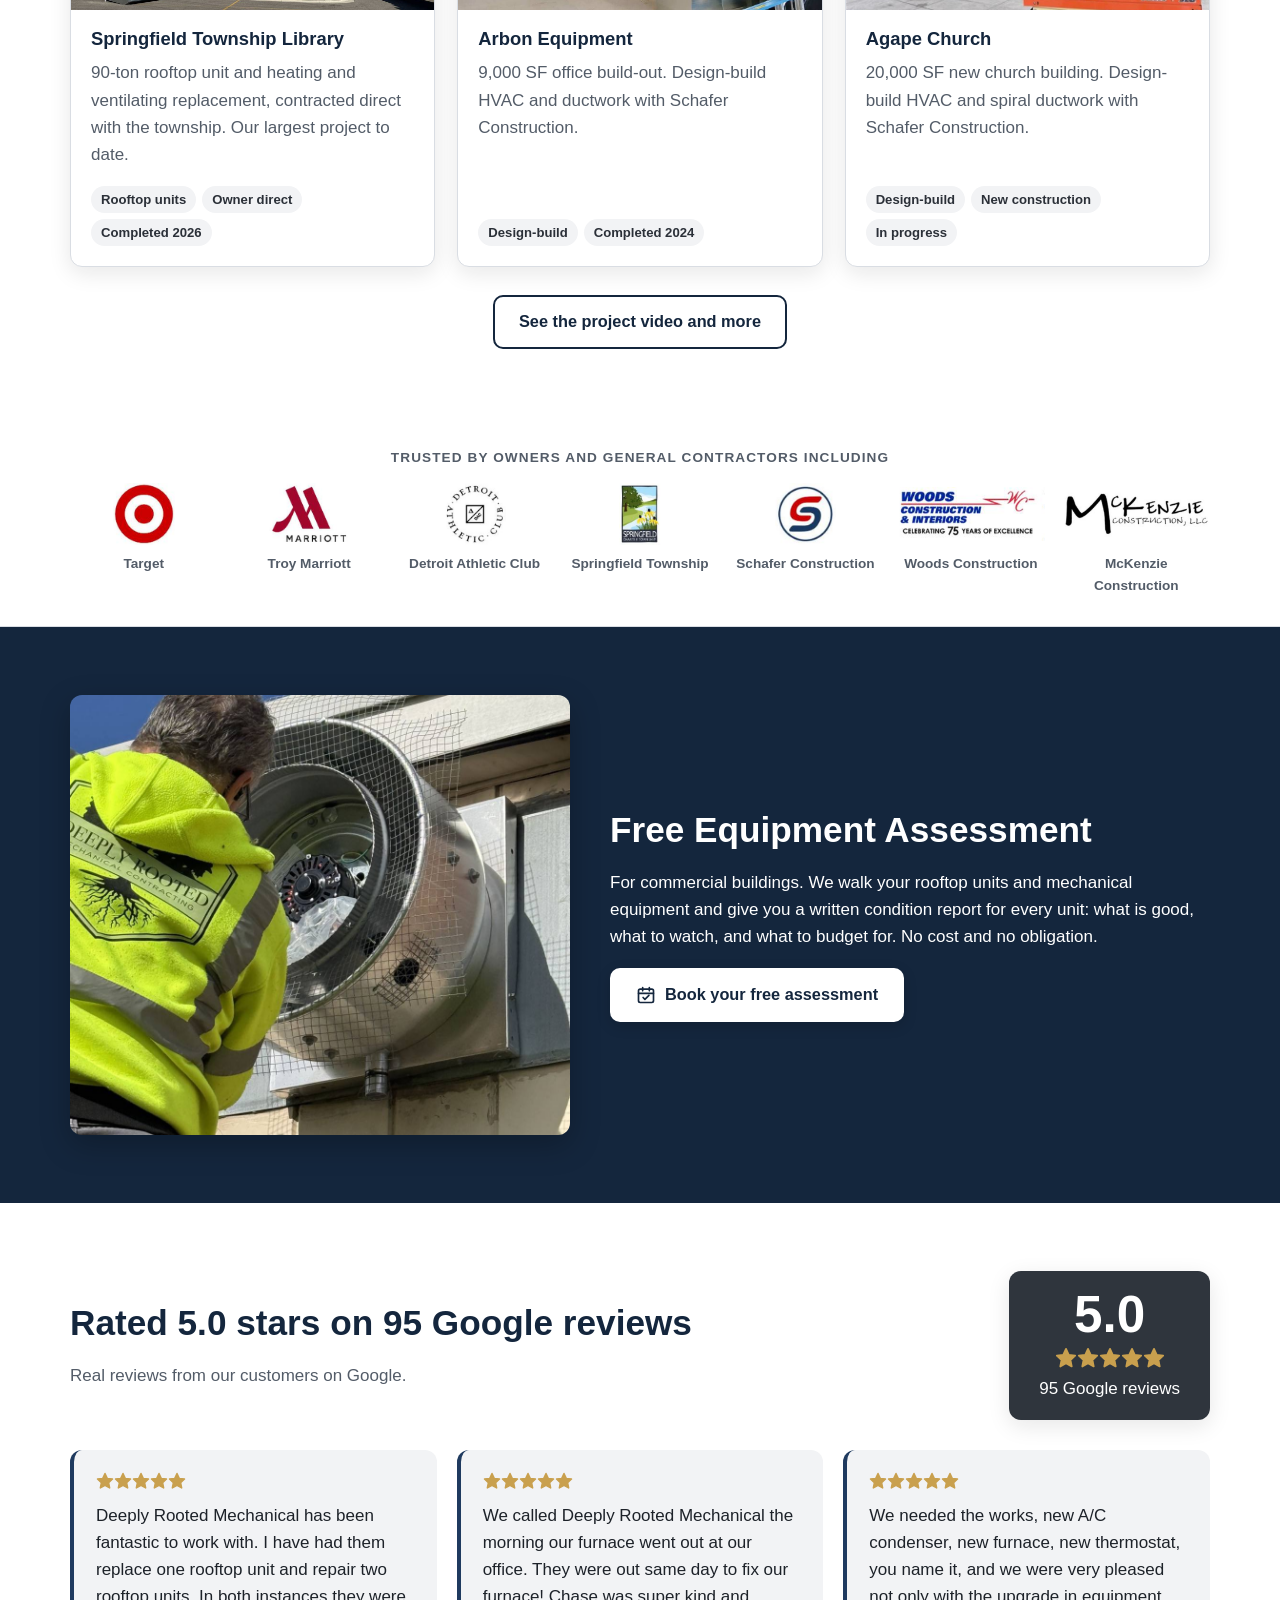
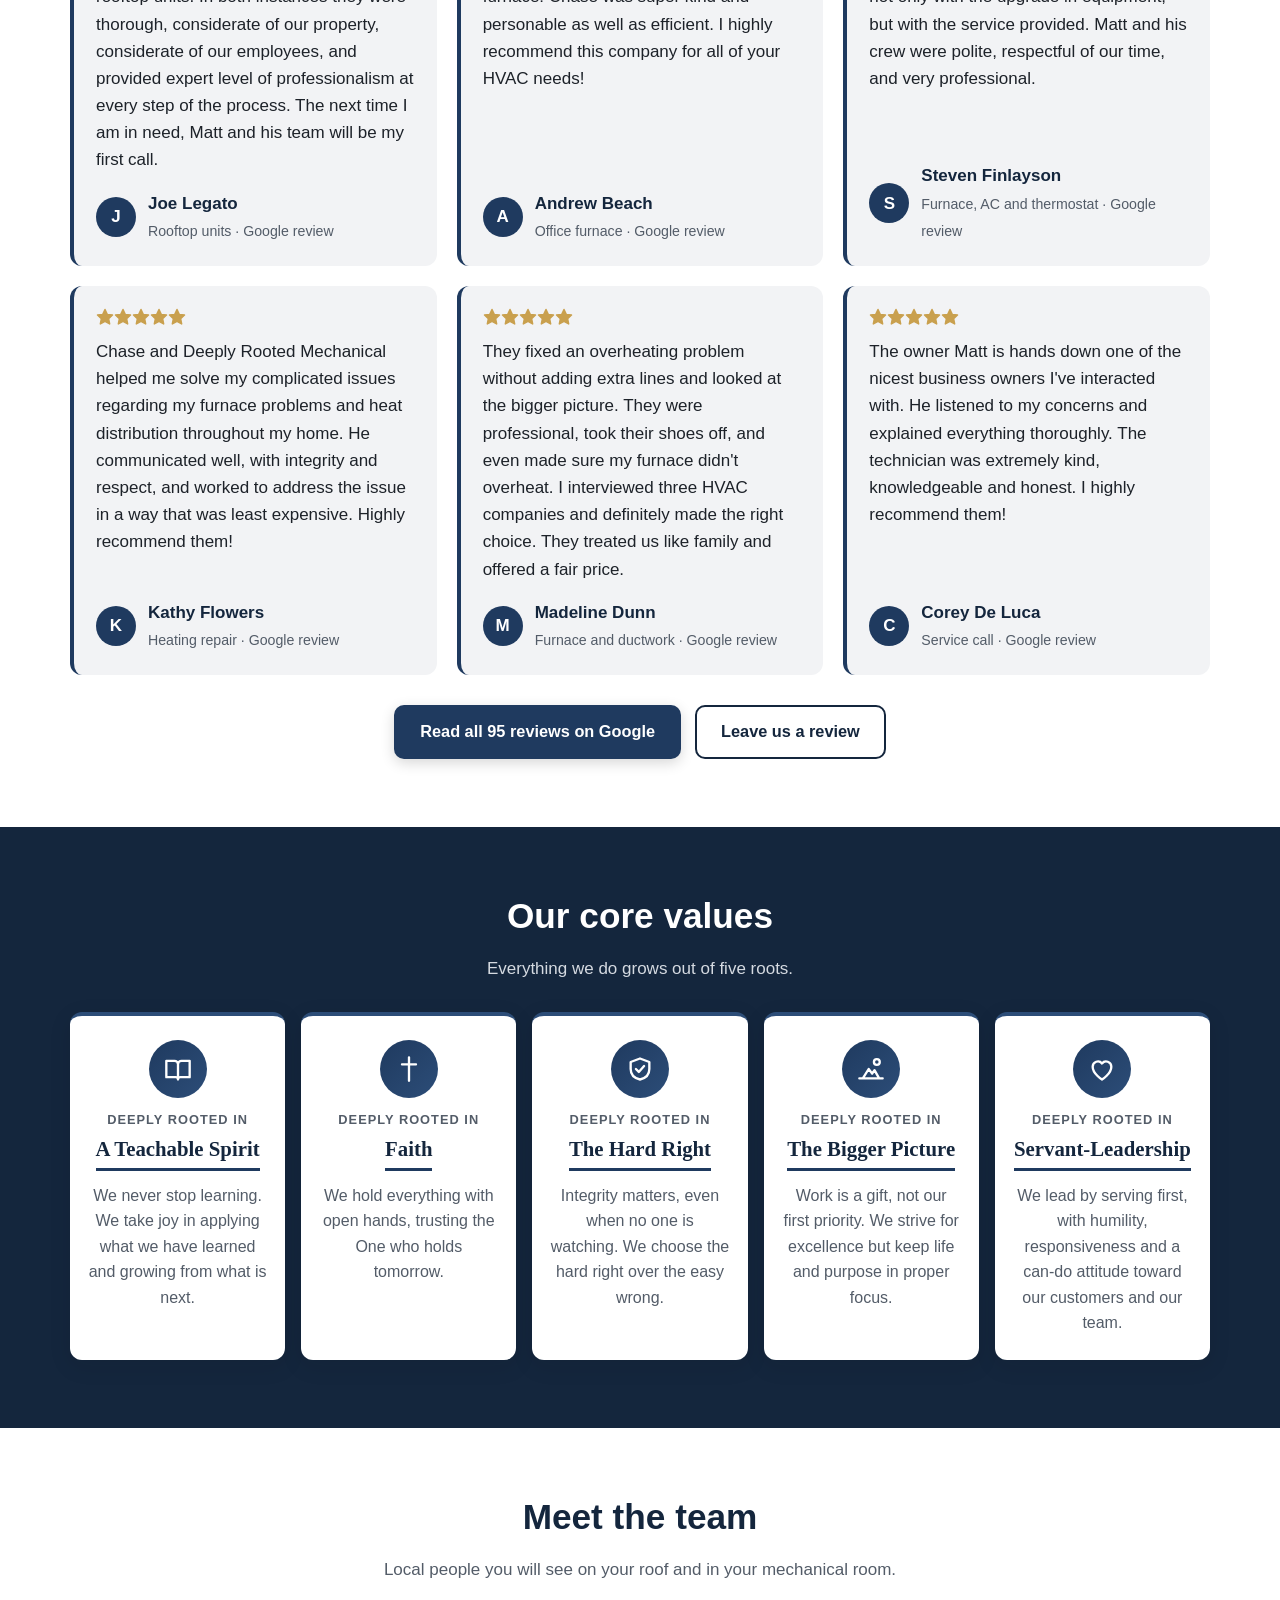
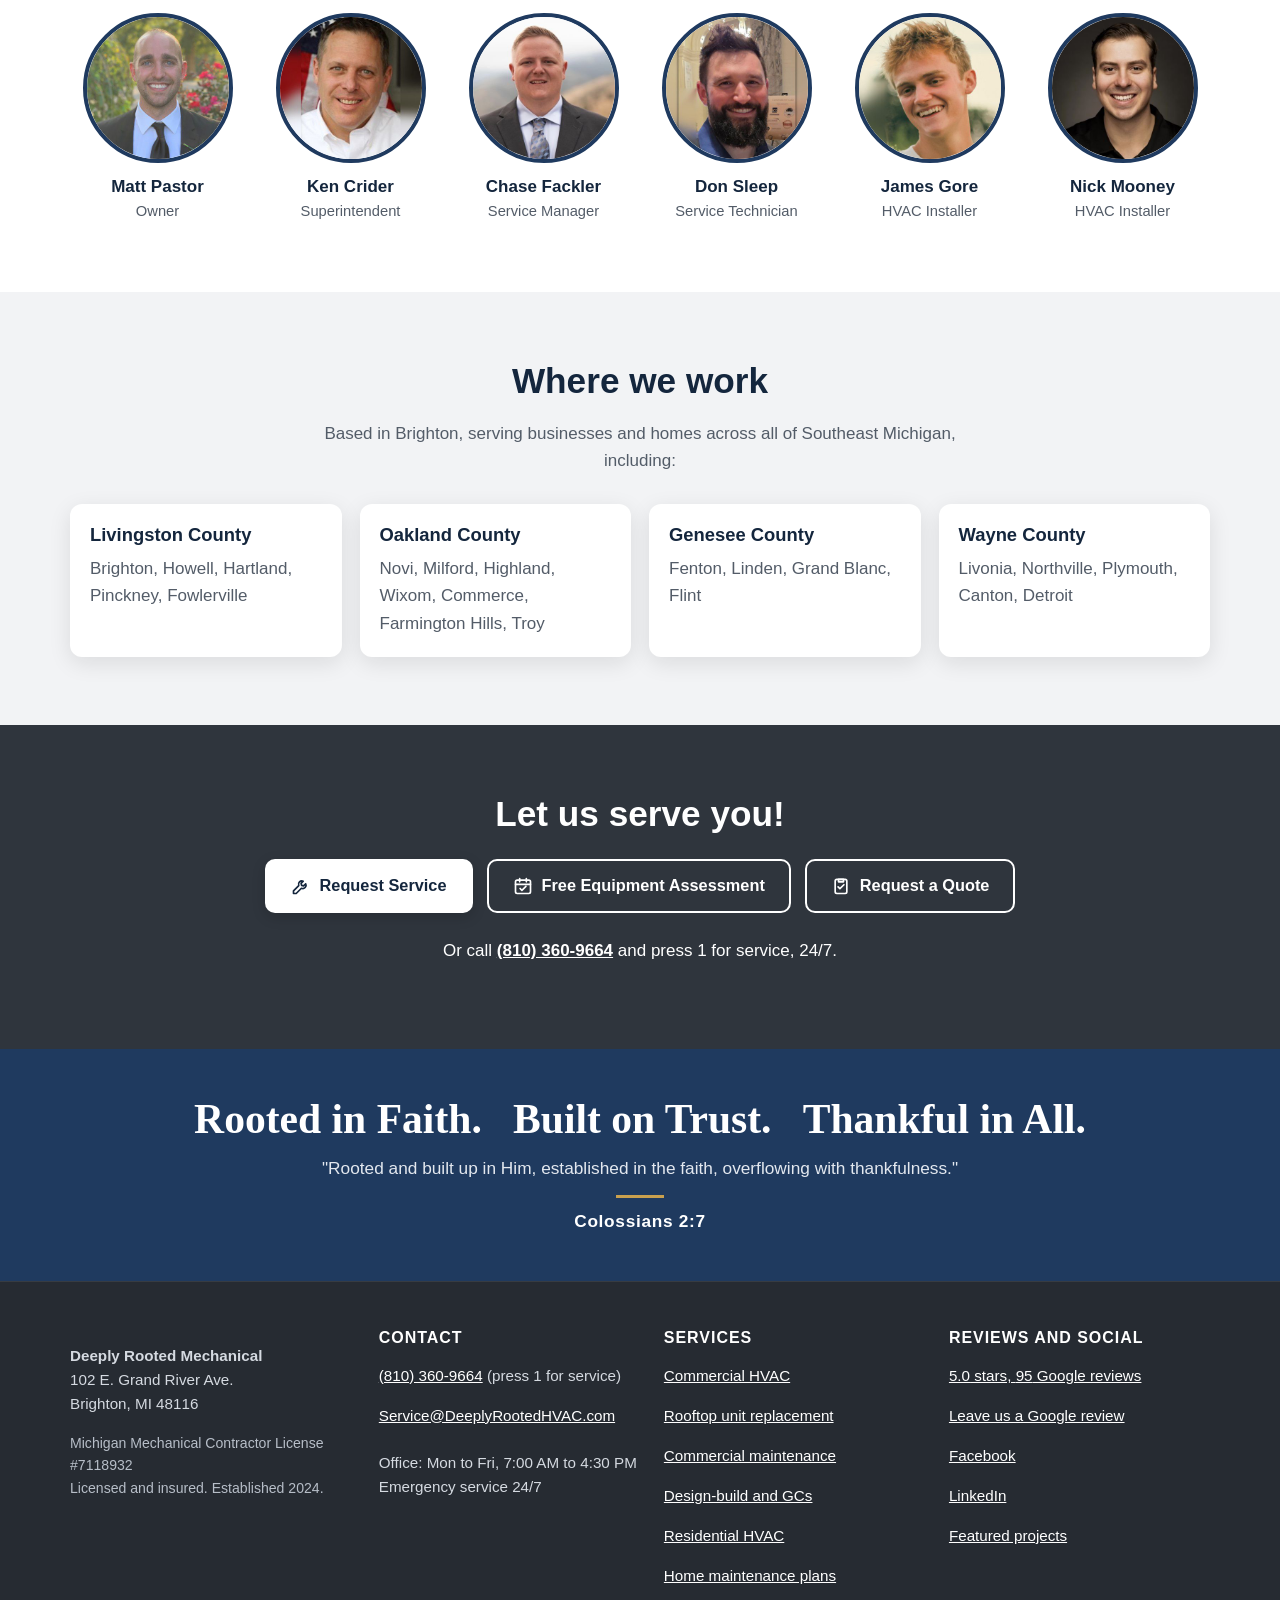
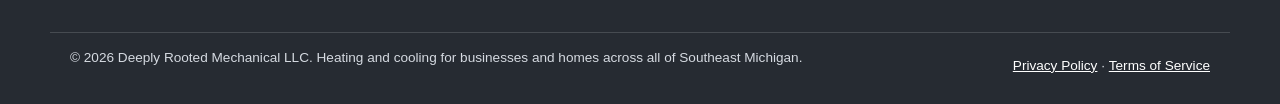
==== commit fe1f1bb8: "Use final page addresses (trailing slash) in canonical tags, sitemap, schema, links and redirects Go" ====
--- a/public/index.html
+++ b/public/index.html
@@ -14,7 +14,7 @@
 <meta name="theme-color" content="#14263d">
 <link rel="icon" type="image/png" href="/assets/favicon.png">
 <link rel="preload" as="image" href="/assets/img/rtu-crane.jpg">
-<link rel="stylesheet" href="/assets/style.css?v=34015bc2">
+<link rel="stylesheet" href="/assets/style.css?v=3d7fffe1">
 <script type="application/ld+json">{"@context": "https://schema.org", "@type": "HVACBusiness", "@id": "https://deeplyrootedhvac.com/#business", "name": "Deeply Rooted Mechanical", "legalName": "Deeply Rooted Mechanical LLC", "url": "https://deeplyrootedhvac.com/", "logo": "https://deeplyrootedhvac.com/assets/logo.png", "image": "https://deeplyrootedhvac.com/assets/img/rtu-crane.jpg", "telephone": "(810) 360-9664", "email": "Service@DeeplyRootedHVAC.com", "foundingDate": "2024", "address": {"@type": "PostalAddress", "streetAddress": "102 E. Grand River Ave.", "addressLocality": "Brighton", "addressRegion": "MI", "postalCode": "48116", "addressCountry": "US"}, "openingHoursSpecification": [{"@type": "OpeningHoursSpecification", "dayOfWeek": ["Monday", "Tuesday", "Wednesday", "Thursday", "Friday"], "opens": "07:00", "closes": "16:30"}], "areaServed": [{"@type": "AdministrativeArea", "name": "Southeast Michigan"}, {"@type": "AdministrativeArea", "name": "Livingston County, MI"}, {"@type": "AdministrativeArea", "name": "Oakland County, MI"}, {"@type": "AdministrativeArea", "name": "Genesee County, MI"}, {"@type": "AdministrativeArea", "name": "Wayne County, MI"}, {"@type": "City", "name": "Brighton, MI"}, {"@type": "City", "name": "Howell, MI"}, {"@type": "City", "name": "Hartland, MI"}, {"@type": "City", "name": "Pinckney, MI"}, {"@type": "City", "name": "Fowlerville, MI"}, {"@type": "City", "name": "Novi, MI"}, {"@type": "City", "name": "Milford, MI"}, {"@type": "City", "name": "Highland, MI"}, {"@type": "City", "name": "Wixom, MI"}, {"@type": "City", "name": "Commerce, MI"}, {"@type": "City", "name": "Farmington Hills, MI"}, {"@type": "City", "name": "Troy, MI"}, {"@type": "City", "name": "Fenton, MI"}, {"@type": "City", "name": "Linden, MI"}, {"@type": "City", "name": "Grand Blanc, MI"}, {"@type": "City", "name": "Flint, MI"}, {"@type": "City", "name": "Livonia, MI"}, {"@type": "City", "name": "Northville, MI"}, {"@type": "City", "name": "Plymouth, MI"}, {"@type": "City", "name": "Canton, MI"}, {"@type": "City", "name": "Detroit, MI"}], "aggregateRating": {"@type": "AggregateRating", "ratingValue": "5.0", "reviewCount": 95}, "knowsAbout": ["Commercial HVAC", "Rooftop unit (RTU) replacement", "Commercial HVAC maintenance agreements", "Design-build HVAC", "Tenant build-out HVAC", "Sheet metal ductwork", "Boiler service", "Ductless mini split systems", "Furnace repair", "Air conditioning repair"], "hasMap": "https://www.google.com/maps?cid=12884188372933293353", "slogan": "Rooted in Faith. Built on Trust. Thankful in All.", "sameAs": ["https://www.facebook.com/profile.php?id=61579592821615", "https://www.linkedin.com/company/deeply-rooted-mechanical", "https://www.google.com/maps?cid=12884188372933293353"]}</script>
 </head>
 <body>
@@ -25,8 +25,8 @@
 </div></div>
 <header class="site"><div class="wrap">
 <a class="brand" href="/"><img src="/assets/logo-sm.png" alt="Deeply Rooted Mechanical logo" width="56" height="56"><span class="brand-name"><b>Deeply Rooted</b><b>Mechanical</b></span></a>
-<nav id="mainnav" aria-label="Main"><a href="/" aria-current="page">Home</a><div class="has-sub"><a href="/commercial">Commercial <span class="caret" aria-hidden="true"></span></a><div class="sub"><a href="/commercial">Commercial HVAC</a><a href="/rtu-replacement">Rooftop unit replacement</a><a href="/design-build">Design-build and general contractors</a><a href="/projects">Featured projects</a></div></div><a href="/residential">Residential</a><div class="has-sub"><a href="/commercial-maintenance">Maintenance <span class="caret" aria-hidden="true"></span></a><div class="sub"><a href="/commercial-maintenance">Commercial maintenance agreements</a><a href="/rooted-assurance-program">Home maintenance plans</a></div></div><a href="/about-us">About</a><a href="/contact">Contact</a></nav>
-<a class="btn btn-navy hdr-cta" href="/contact?type=service">Request Service</a>
+<nav id="mainnav" aria-label="Main"><a href="/" aria-current="page">Home</a><div class="has-sub"><a href="/commercial/">Commercial <span class="caret" aria-hidden="true"></span></a><div class="sub"><a href="/commercial/">Commercial HVAC</a><a href="/rtu-replacement/">Rooftop unit replacement</a><a href="/design-build/">Design-build and general contractors</a><a href="/projects/">Featured projects</a></div></div><a href="/residential/">Residential</a><div class="has-sub"><a href="/commercial-maintenance/">Maintenance <span class="caret" aria-hidden="true"></span></a><div class="sub"><a href="/commercial-maintenance/">Commercial maintenance agreements</a><a href="/rooted-assurance-program/">Home maintenance plans</a></div></div><a href="/about-us/">About</a><a href="/contact/">Contact</a></nav>
+<a class="btn btn-navy hdr-cta" href="/contact/?type=service">Request Service</a>
 <a class="icon-btn hdr-call" href="tel:+18103609664" aria-label="Call (810) 360-9664"><svg class="ic" width="22" height="22" viewBox="0 0 24 24" fill="none" stroke="currentColor" stroke-width="2" stroke-linecap="round" stroke-linejoin="round" aria-hidden="true"><path d="M5 3h4l2 5-2.5 1.5a11 11 0 0 0 6 6L16 13l5 2v4a2 2 0 0 1-2 2A16 16 0 0 1 3 5a2 2 0 0 1 2-2z"/></svg></a>
 <button class="icon-btn menu-btn" type="button" aria-controls="mainnav" aria-expanded="false" aria-label="Menu"><svg class="ic" width="24" height="24" viewBox="0 0 24 24" fill="none" stroke="currentColor" stroke-width="2" stroke-linecap="round" stroke-linejoin="round" aria-hidden="true"><path d="M4 7h16M4 12h16M4 17h16"/></svg></button>
 </div></header>
@@ -36,7 +36,7 @@
 <p class="hero-slogan"><span>Rooted in Faith.</span> <span>Built on Trust.</span> <span>Thankful in All.</span></p>
 <h1>Commercial HVAC you can count on, across Southeast Michigan.</h1>
 <p>Rooftop units, maintenance agreements, design-build, tenant build-outs and 24/7 emergency service for building owners, property managers and general contractors. We serve homeowners across the region as well.</p>
-<div class="cta-row"><a class="btn btn-white" href="/contact?type=service"><svg class="ic" width="20" height="20" viewBox="0 0 24 24" fill="none" stroke="currentColor" stroke-width="2" stroke-linecap="round" stroke-linejoin="round" aria-hidden="true"><path d="M14.7 6.3a4 4 0 0 0-5.4 5.2L3 17.8V21h3.2l6.3-6.3a4 4 0 0 0 5.2-5.4l-2.6 2.6-2.4-.6-.6-2.4z"/></svg> Request Service</a><a class="btn btn-outline on-dark" href="/contact?type=assessment"><svg class="ic" width="20" height="20" viewBox="0 0 24 24" fill="none" stroke="currentColor" stroke-width="2" stroke-linecap="round" stroke-linejoin="round" aria-hidden="true"><rect x="3" y="5" width="18" height="16" rx="2"/><path d="M3 10h18M8 3v4M16 3v4M8.5 15l2.2 2.2 4.8-4.7"/></svg> Free Equipment Assessment</a><a class="btn btn-outline on-dark" href="/contact?type=quote"><svg class="ic" width="20" height="20" viewBox="0 0 24 24" fill="none" stroke="currentColor" stroke-width="2" stroke-linecap="round" stroke-linejoin="round" aria-hidden="true"><rect x="5" y="4" width="14" height="17" rx="2"/><path d="M9 4h6v3H9z"/><path d="M8.5 13l2.2 2.2L15.5 10.5"/></svg> Request a Quote</a></div>
+<div class="cta-row"><a class="btn btn-white" href="/contact/?type=service"><svg class="ic" width="20" height="20" viewBox="0 0 24 24" fill="none" stroke="currentColor" stroke-width="2" stroke-linecap="round" stroke-linejoin="round" aria-hidden="true"><path d="M14.7 6.3a4 4 0 0 0-5.4 5.2L3 17.8V21h3.2l6.3-6.3a4 4 0 0 0 5.2-5.4l-2.6 2.6-2.4-.6-.6-2.4z"/></svg> Request Service</a><a class="btn btn-outline on-dark" href="/contact/?type=assessment"><svg class="ic" width="20" height="20" viewBox="0 0 24 24" fill="none" stroke="currentColor" stroke-width="2" stroke-linecap="round" stroke-linejoin="round" aria-hidden="true"><rect x="3" y="5" width="18" height="16" rx="2"/><path d="M3 10h18M8 3v4M16 3v4M8.5 15l2.2 2.2 4.8-4.7"/></svg> Free Equipment Assessment</a><a class="btn btn-outline on-dark" href="/contact/?type=quote"><svg class="ic" width="20" height="20" viewBox="0 0 24 24" fill="none" stroke="currentColor" stroke-width="2" stroke-linecap="round" stroke-linejoin="round" aria-hidden="true"><rect x="5" y="4" width="14" height="17" rx="2"/><path d="M9 4h6v3H9z"/><path d="M8.5 13l2.2 2.2L15.5 10.5"/></svg> Request a Quote</a></div>
 <a class="rating on-dark" href="https://www.google.com/maps?cid=12884188372933293353" rel="noopener" aria-label="Read our Google reviews"><span class="stars"><svg class="ic" width="22" height="22" viewBox="0 0 24 24" fill="currentColor" stroke="currentColor" stroke-width="2" stroke-linecap="round" stroke-linejoin="round" aria-hidden="true"><path d="M12 2l3 6.5 7 .9-5.2 4.8 1.4 7L12 17.8 5.8 21.2l1.4-7L2 9.4l7-.9z"/></svg><svg class="ic" width="22" height="22" viewBox="0 0 24 24" fill="currentColor" stroke="currentColor" stroke-width="2" stroke-linecap="round" stroke-linejoin="round" aria-hidden="true"><path d="M12 2l3 6.5 7 .9-5.2 4.8 1.4 7L12 17.8 5.8 21.2l1.4-7L2 9.4l7-.9z"/></svg><svg class="ic" width="22" height="22" viewBox="0 0 24 24" fill="currentColor" stroke="currentColor" stroke-width="2" stroke-linecap="round" stroke-linejoin="round" aria-hidden="true"><path d="M12 2l3 6.5 7 .9-5.2 4.8 1.4 7L12 17.8 5.8 21.2l1.4-7L2 9.4l7-.9z"/></svg><svg class="ic" width="22" height="22" viewBox="0 0 24 24" fill="currentColor" stroke="currentColor" stroke-width="2" stroke-linecap="round" stroke-linejoin="round" aria-hidden="true"><path d="M12 2l3 6.5 7 .9-5.2 4.8 1.4 7L12 17.8 5.8 21.2l1.4-7L2 9.4l7-.9z"/></svg><svg class="ic" width="22" height="22" viewBox="0 0 24 24" fill="currentColor" stroke="currentColor" stroke-width="2" stroke-linecap="round" stroke-linejoin="round" aria-hidden="true"><path d="M12 2l3 6.5 7 .9-5.2 4.8 1.4 7L12 17.8 5.8 21.2l1.4-7L2 9.4l7-.9z"/></svg></span><span class="rating-text"><b><span data-g="rating">5.0</span></b> from <b><span data-g="count">95</span></b> Google reviews</span></a>
 </div>
 </div></section>
@@ -47,24 +47,24 @@
 <div>
 <h2>See us at work</h2>
 <p>A 90-ton rooftop unit replacement at Springfield Township Library: old units out, new units lifted by crane, set and started up by our crew.</p>
-<a class="btn btn-white" href="/rtu-replacement"><svg class="ic" width="20" height="20" viewBox="0 0 24 24" fill="none" stroke="currentColor" stroke-width="2" stroke-linecap="round" stroke-linejoin="round" aria-hidden="true"><path d="M4 21V5l8-3v19M12 9h8v12M7 8h2M7 12h2M7 16h2M15 13h2M15 17h2M2 21h20"/></svg> Rooftop unit replacement</a>
+<a class="btn btn-white" href="/rtu-replacement/"><svg class="ic" width="20" height="20" viewBox="0 0 24 24" fill="none" stroke="currentColor" stroke-width="2" stroke-linecap="round" stroke-linejoin="round" aria-hidden="true"><path d="M4 21V5l8-3v19M12 9h8v12M7 8h2M7 12h2M7 16h2M15 13h2M15 17h2M2 21h20"/></svg> Rooftop unit replacement</a>
 </div>
 </div></section>
 
 <section class="paths"><div class="wrap">
-<a class="path" href="/commercial"><img src="/assets/img/rtu-new.jpg" alt="Crew setting new rooftop units" width="1400" height="1050" loading="lazy"><div><h2>For your business</h2><p>RTUs, make-up air and exhaust, boilers, VRF and ductless, ductwork and preventive maintenance agreements. Built for uptime.</p><span class="more">Commercial HVAC <svg class="ic" width="18" height="18" viewBox="0 0 24 24" fill="none" stroke="currentColor" stroke-width="2" stroke-linecap="round" stroke-linejoin="round" aria-hidden="true"><path d="M5 12h14M13 6l6 6-6 6"/></svg></span></div></a>
-<a class="path" href="/residential"><img src="/assets/img/furnace.jpg" alt="New furnace installed by Deeply Rooted Mechanical" width="1050" height="1400" loading="lazy"><div><h2>For your home</h2><p>Furnace, air conditioning, boiler and mini split repair and replacement, plus our Rooted Assurance maintenance plans.</p><span class="more">Residential HVAC <svg class="ic" width="18" height="18" viewBox="0 0 24 24" fill="none" stroke="currentColor" stroke-width="2" stroke-linecap="round" stroke-linejoin="round" aria-hidden="true"><path d="M5 12h14M13 6l6 6-6 6"/></svg></span></div></a>
+<a class="path" href="/commercial/"><img src="/assets/img/rtu-new.jpg" alt="Crew setting new rooftop units" width="1400" height="1050" loading="lazy"><div><h2>For your business</h2><p>RTUs, make-up air and exhaust, boilers, VRF and ductless, ductwork and preventive maintenance agreements. Built for uptime.</p><span class="more">Commercial HVAC <svg class="ic" width="18" height="18" viewBox="0 0 24 24" fill="none" stroke="currentColor" stroke-width="2" stroke-linecap="round" stroke-linejoin="round" aria-hidden="true"><path d="M5 12h14M13 6l6 6-6 6"/></svg></span></div></a>
+<a class="path" href="/residential/"><img src="/assets/img/furnace.jpg" alt="New furnace installed by Deeply Rooted Mechanical" width="1050" height="1400" loading="lazy"><div><h2>For your home</h2><p>Furnace, air conditioning, boiler and mini split repair and replacement, plus our Rooted Assurance maintenance plans.</p><span class="more">Residential HVAC <svg class="ic" width="18" height="18" viewBox="0 0 24 24" fill="none" stroke="currentColor" stroke-width="2" stroke-linecap="round" stroke-linejoin="round" aria-hidden="true"><path d="M5 12h14M13 6l6 6-6 6"/></svg></span></div></a>
 </div></section>
 
 <section class="services"><div class="wrap">
 <div class="section-head center"><h2>What we do</h2><p>Heating and cooling, done right the first time.</p></div>
-<ul class="photo-cards"><li><a href="/rtu-replacement"><img src="/assets/img/rtu-set.jpg" alt="Crew setting a new rooftop unit on its curb" width="1206" height="1058" loading="lazy"><div><span class="pc-ic"><svg class="ic" width="22" height="22" viewBox="0 0 24 24" fill="none" stroke="currentColor" stroke-width="2" stroke-linecap="round" stroke-linejoin="round" aria-hidden="true"><path d="M4 21V5l8-3v19M12 9h8v12M7 8h2M7 12h2M7 16h2M15 13h2M15 17h2M2 21h20"/></svg></span><h3>Rooftop unit repair and replacement</h3><p>Diagnosis, repair and full RTU changeouts, including crane lifts, curbs and startup.</p><span class="more">Learn more <svg class="ic" width="16" height="16" viewBox="0 0 24 24" fill="none" stroke="currentColor" stroke-width="2" stroke-linecap="round" stroke-linejoin="round" aria-hidden="true"><path d="M5 12h14M13 6l6 6-6 6"/></svg></span></div></a></li><li><a href="/commercial-maintenance"><img src="/assets/img/service-tech.jpg" alt="Technicians working inside a rooftop unit" width="1206" height="669" loading="lazy"><div><span class="pc-ic"><svg class="ic" width="22" height="22" viewBox="0 0 24 24" fill="none" stroke="currentColor" stroke-width="2" stroke-linecap="round" stroke-linejoin="round" aria-hidden="true"><rect x="5" y="4" width="14" height="17" rx="2"/><path d="M9 4h6v3H9z"/><path d="M8.5 13l2.2 2.2L15.5 10.5"/></svg></span><h3>Maintenance agreements</h3><p>Scheduled visits with filters included, priority scheduling, 10% off repairs and a written report after every visit.</p><span class="more">Learn more <svg class="ic" width="16" height="16" viewBox="0 0 24 24" fill="none" stroke="currentColor" stroke-width="2" stroke-linecap="round" stroke-linejoin="round" aria-hidden="true"><path d="M5 12h14M13 6l6 6-6 6"/></svg></span></div></a></li><li><a href="/design-build"><img src="/assets/img/buildout.jpg" alt="Crew installing spiral duct on a tenant build-out" width="1400" height="1050" loading="lazy"><div><span class="pc-ic"><svg class="ic" width="22" height="22" viewBox="0 0 24 24" fill="none" stroke="currentColor" stroke-width="2" stroke-linecap="round" stroke-linejoin="round" aria-hidden="true"><path d="M14.7 6.3a4 4 0 0 0-5.4 5.2L3 17.8V21h3.2l6.3-6.3a4 4 0 0 0 5.2-5.4l-2.6 2.6-2.4-.6-.6-2.4z"/></svg></span><h3>Design-build and build-outs</h3><p>Mechanical partner for general contractors on new construction and tenant build-outs, from planning to closeout.</p><span class="more">Learn more <svg class="ic" width="16" height="16" viewBox="0 0 24 24" fill="none" stroke="currentColor" stroke-width="2" stroke-linecap="round" stroke-linejoin="round" aria-hidden="true"><path d="M5 12h14M13 6l6 6-6 6"/></svg></span></div></a></li><li><img src="/assets/img/ductwork.jpg" alt="Installer connecting ductwork" width="1050" height="1400" loading="lazy"><div><span class="pc-ic"><svg class="ic" width="22" height="22" viewBox="0 0 24 24" fill="none" stroke="currentColor" stroke-width="2" stroke-linecap="round" stroke-linejoin="round" aria-hidden="true"><path d="M3 8h11a4 4 0 0 1 4 4v9M3 13h8a2 2 0 0 1 2 2v6M21 21h-6"/></svg></span><h3>Ductwork and sheet metal</h3><p>Rectangular and spiral duct, exhaust and make-up air, installed clean and on schedule.</p></div></li><li><img src="/assets/img/furnace-2.jpg" alt="Furnace installation" width="1050" height="1400" loading="lazy"><div><span class="pc-ic"><svg class="ic" width="22" height="22" viewBox="0 0 24 24" fill="none" stroke="currentColor" stroke-width="2" stroke-linecap="round" stroke-linejoin="round" aria-hidden="true"><path d="M12 22c4 0 7-3 7-7 0-4-3-6-4-9-1 3-3 4-4 4 0-3-1-5-3-7 0 5-5 7-5 12 0 4 3 7 9 7z"/></svg></span><h3>Heating and boilers</h3><p>Furnace and boiler repair and replacement, plus CSD-1 testing for commercial boilers.</p></div></li><li><img src="/assets/img/safety-vest.jpg" alt="Deeply Rooted Mechanical crew member" width="1206" height="673" loading="lazy"><div><span class="pc-ic"><svg class="ic" width="22" height="22" viewBox="0 0 24 24" fill="none" stroke="currentColor" stroke-width="2" stroke-linecap="round" stroke-linejoin="round" aria-hidden="true"><circle cx="12" cy="12" r="9"/><path d="M12 7v5l3 2"/></svg></span><h3>24/7 emergency service</h3><p>No heat, no cooling, or a unit down on a busy day. Call (810) 360-9664 and press 1, any hour.</p></div></li></ul>
+<ul class="photo-cards"><li><a href="/rtu-replacement/"><img src="/assets/img/rtu-set.jpg" alt="Crew setting a new rooftop unit on its curb" width="1206" height="1058" loading="lazy"><div><span class="pc-ic"><svg class="ic" width="22" height="22" viewBox="0 0 24 24" fill="none" stroke="currentColor" stroke-width="2" stroke-linecap="round" stroke-linejoin="round" aria-hidden="true"><path d="M4 21V5l8-3v19M12 9h8v12M7 8h2M7 12h2M7 16h2M15 13h2M15 17h2M2 21h20"/></svg></span><h3>Rooftop unit repair and replacement</h3><p>Diagnosis, repair and full RTU changeouts, including crane lifts, curbs and startup.</p><span class="more">Learn more <svg class="ic" width="16" height="16" viewBox="0 0 24 24" fill="none" stroke="currentColor" stroke-width="2" stroke-linecap="round" stroke-linejoin="round" aria-hidden="true"><path d="M5 12h14M13 6l6 6-6 6"/></svg></span></div></a></li><li><a href="/commercial-maintenance/"><img src="/assets/img/service-tech.jpg" alt="Technicians working inside a rooftop unit" width="1206" height="669" loading="lazy"><div><span class="pc-ic"><svg class="ic" width="22" height="22" viewBox="0 0 24 24" fill="none" stroke="currentColor" stroke-width="2" stroke-linecap="round" stroke-linejoin="round" aria-hidden="true"><rect x="5" y="4" width="14" height="17" rx="2"/><path d="M9 4h6v3H9z"/><path d="M8.5 13l2.2 2.2L15.5 10.5"/></svg></span><h3>Maintenance agreements</h3><p>Scheduled visits with filters included, priority scheduling, 10% off repairs and a written report after every visit.</p><span class="more">Learn more <svg class="ic" width="16" height="16" viewBox="0 0 24 24" fill="none" stroke="currentColor" stroke-width="2" stroke-linecap="round" stroke-linejoin="round" aria-hidden="true"><path d="M5 12h14M13 6l6 6-6 6"/></svg></span></div></a></li><li><a href="/design-build/"><img src="/assets/img/buildout.jpg" alt="Crew installing spiral duct on a tenant build-out" width="1400" height="1050" loading="lazy"><div><span class="pc-ic"><svg class="ic" width="22" height="22" viewBox="0 0 24 24" fill="none" stroke="currentColor" stroke-width="2" stroke-linecap="round" stroke-linejoin="round" aria-hidden="true"><path d="M14.7 6.3a4 4 0 0 0-5.4 5.2L3 17.8V21h3.2l6.3-6.3a4 4 0 0 0 5.2-5.4l-2.6 2.6-2.4-.6-.6-2.4z"/></svg></span><h3>Design-build and build-outs</h3><p>Mechanical partner for general contractors on new construction and tenant build-outs, from planning to closeout.</p><span class="more">Learn more <svg class="ic" width="16" height="16" viewBox="0 0 24 24" fill="none" stroke="currentColor" stroke-width="2" stroke-linecap="round" stroke-linejoin="round" aria-hidden="true"><path d="M5 12h14M13 6l6 6-6 6"/></svg></span></div></a></li><li><img src="/assets/img/ductwork.jpg" alt="Installer connecting ductwork" width="1050" height="1400" loading="lazy"><div><span class="pc-ic"><svg class="ic" width="22" height="22" viewBox="0 0 24 24" fill="none" stroke="currentColor" stroke-width="2" stroke-linecap="round" stroke-linejoin="round" aria-hidden="true"><path d="M3 8h11a4 4 0 0 1 4 4v9M3 13h8a2 2 0 0 1 2 2v6M21 21h-6"/></svg></span><h3>Ductwork and sheet metal</h3><p>Rectangular and spiral duct, exhaust and make-up air, installed clean and on schedule.</p></div></li><li><img src="/assets/img/furnace-2.jpg" alt="Furnace installation" width="1050" height="1400" loading="lazy"><div><span class="pc-ic"><svg class="ic" width="22" height="22" viewBox="0 0 24 24" fill="none" stroke="currentColor" stroke-width="2" stroke-linecap="round" stroke-linejoin="round" aria-hidden="true"><path d="M12 22c4 0 7-3 7-7 0-4-3-6-4-9-1 3-3 4-4 4 0-3-1-5-3-7 0 5-5 7-5 12 0 4 3 7 9 7z"/></svg></span><h3>Heating and boilers</h3><p>Furnace and boiler repair and replacement, plus CSD-1 testing for commercial boilers.</p></div></li><li><img src="/assets/img/safety-vest.jpg" alt="Deeply Rooted Mechanical crew member" width="1206" height="673" loading="lazy"><div><span class="pc-ic"><svg class="ic" width="22" height="22" viewBox="0 0 24 24" fill="none" stroke="currentColor" stroke-width="2" stroke-linecap="round" stroke-linejoin="round" aria-hidden="true"><circle cx="12" cy="12" r="9"/><path d="M12 7v5l3 2"/></svg></span><h3>24/7 emergency service</h3><p>No heat, no cooling, or a unit down on a busy day. Call (810) 360-9664 and press 1, any hour.</p></div></li></ul>
 </div></section>
 
 <section class="proj-sec"><div class="wrap">
 <div class="section-head center"><h2>Featured projects</h2><p>A few of the completed and current commercial jobs our crews have built across Southeast Michigan.</p></div>
 <ul class="projects n3"><li><img src="/assets/img/library-crane.jpg" alt="Springfield Township Library project by Deeply Rooted Mechanical" width="1400" height="1050" loading="lazy"><div><h3>Springfield Township Library</h3><p>90-ton rooftop unit and heating and ventilating replacement, contracted direct with the township. Our largest project to date.</p><p class="tags"><span>Rooftop units</span><span>Owner direct</span><span>Completed 2026</span></p></div></li><li><img src="/assets/img/arbon-buildout.jpg" alt="Arbon Equipment project by Deeply Rooted Mechanical" width="1050" height="1400" loading="lazy"><div><h3>Arbon Equipment</h3><p>9,000 SF office build-out. Design-build HVAC and ductwork with Schafer Construction.</p><p class="tags"><span>Design-build</span><span>Completed 2024</span></p></div></li><li><img src="/assets/img/agape-duct.jpg" alt="Agape Church project by Deeply Rooted Mechanical" width="808" height="605" loading="lazy"><div><h3>Agape Church</h3><p>20,000 SF new church building. Design-build HVAC and spiral ductwork with Schafer Construction.</p><p class="tags"><span>Design-build</span><span>New construction</span><span>In progress</span></p></div></li></ul>
-<div class="center"><a class="btn btn-outline" href="/projects">See the project video and more</a></div>
+<div class="center"><a class="btn btn-outline" href="/projects/">See the project video and more</a></div>
 </div></section>
 
 <section class="trusted"><div class="wrap"><p class="tb-h">Trusted by owners and general contractors including</p><ul><li><img src="/assets/clients/target.png" alt="Target logo" width="62" height="62" loading="lazy"><span>Target</span></li><li><img src="/assets/clients/marriott.png" alt="Troy Marriott logo" width="80" height="62" loading="lazy"><span>Troy Marriott</span></li><li><img src="/assets/clients/dac.png" alt="Detroit Athletic Club logo" width="62" height="62" loading="lazy"><span>Detroit Athletic Club</span></li><li><img src="/assets/clients/springfield.png" alt="Springfield Township logo" width="43" height="62" loading="lazy"><span>Springfield Township</span></li><li><img src="/assets/clients/schafer.png" alt="Schafer Construction logo" width="61" height="62" loading="lazy"><span>Schafer Construction</span></li><li><img src="/assets/clients/woods.png" alt="Woods Construction logo" width="170" height="62" loading="lazy"><span>Woods Construction</span></li><li><img src="/assets/clients/mckenzie.png" alt="McKenzie Construction logo" width="200" height="62" loading="lazy"><span>McKenzie Construction</span></li></ul></div></section>
@@ -74,7 +74,7 @@
 <div>
 <h2>Free Equipment Assessment</h2>
 <p>For commercial buildings. We walk your rooftop units and mechanical equipment and give you a written condition report for every unit: what is good, what to watch, and what to budget for. No cost and no obligation.</p>
-<a class="btn btn-white" href="/contact?type=assessment"><svg class="ic" width="20" height="20" viewBox="0 0 24 24" fill="none" stroke="currentColor" stroke-width="2" stroke-linecap="round" stroke-linejoin="round" aria-hidden="true"><rect x="3" y="5" width="18" height="16" rx="2"/><path d="M3 10h18M8 3v4M16 3v4M8.5 15l2.2 2.2 4.8-4.7"/></svg> Book your free assessment</a>
+<a class="btn btn-white" href="/contact/?type=assessment"><svg class="ic" width="20" height="20" viewBox="0 0 24 24" fill="none" stroke="currentColor" stroke-width="2" stroke-linecap="round" stroke-linejoin="round" aria-hidden="true"><rect x="3" y="5" width="18" height="16" rx="2"/><path d="M3 10h18M8 3v4M16 3v4M8.5 15l2.2 2.2 4.8-4.7"/></svg> Book your free assessment</a>
 </div>
 </div></section>
 
@@ -106,7 +106,7 @@
 
 <section class="cta-band"><div class="wrap">
 <h2>Let us serve you!</h2>
-<div class="cta-row"><a class="btn btn-white" href="/contact?type=service"><svg class="ic" width="20" height="20" viewBox="0 0 24 24" fill="none" stroke="currentColor" stroke-width="2" stroke-linecap="round" stroke-linejoin="round" aria-hidden="true"><path d="M14.7 6.3a4 4 0 0 0-5.4 5.2L3 17.8V21h3.2l6.3-6.3a4 4 0 0 0 5.2-5.4l-2.6 2.6-2.4-.6-.6-2.4z"/></svg> Request Service</a><a class="btn btn-outline on-dark" href="/contact?type=assessment"><svg class="ic" width="20" height="20" viewBox="0 0 24 24" fill="none" stroke="currentColor" stroke-width="2" stroke-linecap="round" stroke-linejoin="round" aria-hidden="true"><rect x="3" y="5" width="18" height="16" rx="2"/><path d="M3 10h18M8 3v4M16 3v4M8.5 15l2.2 2.2 4.8-4.7"/></svg> Free Equipment Assessment</a><a class="btn btn-outline on-dark" href="/contact?type=quote"><svg class="ic" width="20" height="20" viewBox="0 0 24 24" fill="none" stroke="currentColor" stroke-width="2" stroke-linecap="round" stroke-linejoin="round" aria-hidden="true"><rect x="5" y="4" width="14" height="17" rx="2"/><path d="M9 4h6v3H9z"/><path d="M8.5 13l2.2 2.2L15.5 10.5"/></svg> Request a Quote</a></div>
+<div class="cta-row"><a class="btn btn-white" href="/contact/?type=service"><svg class="ic" width="20" height="20" viewBox="0 0 24 24" fill="none" stroke="currentColor" stroke-width="2" stroke-linecap="round" stroke-linejoin="round" aria-hidden="true"><path d="M14.7 6.3a4 4 0 0 0-5.4 5.2L3 17.8V21h3.2l6.3-6.3a4 4 0 0 0 5.2-5.4l-2.6 2.6-2.4-.6-.6-2.4z"/></svg> Request Service</a><a class="btn btn-outline on-dark" href="/contact/?type=assessment"><svg class="ic" width="20" height="20" viewBox="0 0 24 24" fill="none" stroke="currentColor" stroke-width="2" stroke-linecap="round" stroke-linejoin="round" aria-hidden="true"><rect x="3" y="5" width="18" height="16" rx="2"/><path d="M3 10h18M8 3v4M16 3v4M8.5 15l2.2 2.2 4.8-4.7"/></svg> Free Equipment Assessment</a><a class="btn btn-outline on-dark" href="/contact/?type=quote"><svg class="ic" width="20" height="20" viewBox="0 0 24 24" fill="none" stroke="currentColor" stroke-width="2" stroke-linecap="round" stroke-linejoin="round" aria-hidden="true"><rect x="5" y="4" width="14" height="17" rx="2"/><path d="M9 4h6v3H9z"/><path d="M8.5 13l2.2 2.2L15.5 10.5"/></svg> Request a Quote</a></div>
 <p class="cta-phone">Or call <a class="nw" href="tel:+18103609664">(810) 360-9664</a> and press 1 for service, 24/7.</p>
 </div></section>
 
@@ -127,17 +127,17 @@
 </div>
 <div>
 <h3>Services</h3>
-<ul class="flinks"><li><a href="/commercial">Commercial HVAC</a></li><li><a href="/rtu-replacement">Rooftop unit replacement</a></li><li><a href="/commercial-maintenance">Commercial maintenance</a></li><li><a href="/design-build">Design-build and GCs</a></li><li><a href="/residential">Residential HVAC</a></li><li><a href="/rooted-assurance-program">Home maintenance plans</a></li></ul>
+<ul class="flinks"><li><a href="/commercial/">Commercial HVAC</a></li><li><a href="/rtu-replacement/">Rooftop unit replacement</a></li><li><a href="/commercial-maintenance/">Commercial maintenance</a></li><li><a href="/design-build/">Design-build and GCs</a></li><li><a href="/residential/">Residential HVAC</a></li><li><a href="/rooted-assurance-program/">Home maintenance plans</a></li></ul>
 </div>
 <div>
 <h3>Reviews and social</h3>
-<ul class="flinks"><li><a href="https://www.google.com/maps?cid=12884188372933293353" rel="noopener"><span data-g="rating">5.0</span> stars, <span data-g="count">95</span> Google reviews</a></li><li><a href="https://g.page/r/CSk16NMP1c2yEAE/review" rel="noopener">Leave us a Google review</a></li><li><a href="https://www.facebook.com/profile.php?id=61579592821615" rel="noopener">Facebook</a></li><li><a href="https://www.linkedin.com/company/deeply-rooted-mechanical" rel="noopener">LinkedIn</a></li><li><a href="/projects">Featured projects</a></li></ul>
+<ul class="flinks"><li><a href="https://www.google.com/maps?cid=12884188372933293353" rel="noopener"><span data-g="rating">5.0</span> stars, <span data-g="count">95</span> Google reviews</a></li><li><a href="https://g.page/r/CSk16NMP1c2yEAE/review" rel="noopener">Leave us a Google review</a></li><li><a href="https://www.facebook.com/profile.php?id=61579592821615" rel="noopener">Facebook</a></li><li><a href="https://www.linkedin.com/company/deeply-rooted-mechanical" rel="noopener">LinkedIn</a></li><li><a href="/projects/">Featured projects</a></li></ul>
 </div>
 </div>
 <div class="wrap legal"><p>&copy; 2026 Deeply Rooted Mechanical LLC. Heating and cooling for businesses and homes across all of Southeast Michigan.</p>
-<p><a href="/privacy-policy">Privacy Policy</a> &middot; <a href="/terms-of-service">Terms of Service</a></p></div>
+<p><a href="/privacy-policy/">Privacy Policy</a> &middot; <a href="/terms-of-service/">Terms of Service</a></p></div>
 </footer>
-<div class="mbar"><a href="tel:+18103609664"><svg class="ic" width="20" height="20" viewBox="0 0 24 24" fill="none" stroke="currentColor" stroke-width="2" stroke-linecap="round" stroke-linejoin="round" aria-hidden="true"><path d="M5 3h4l2 5-2.5 1.5a11 11 0 0 0 6 6L16 13l5 2v4a2 2 0 0 1-2 2A16 16 0 0 1 3 5a2 2 0 0 1 2-2z"/></svg> Call</a><a class="mbar-main" href="/contact?type=service"><svg class="ic" width="20" height="20" viewBox="0 0 24 24" fill="none" stroke="currentColor" stroke-width="2" stroke-linecap="round" stroke-linejoin="round" aria-hidden="true"><path d="M14.7 6.3a4 4 0 0 0-5.4 5.2L3 17.8V21h3.2l6.3-6.3a4 4 0 0 0 5.2-5.4l-2.6 2.6-2.4-.6-.6-2.4z"/></svg> Request Service</a></div>
+<div class="mbar"><a href="tel:+18103609664"><svg class="ic" width="20" height="20" viewBox="0 0 24 24" fill="none" stroke="currentColor" stroke-width="2" stroke-linecap="round" stroke-linejoin="round" aria-hidden="true"><path d="M5 3h4l2 5-2.5 1.5a11 11 0 0 0 6 6L16 13l5 2v4a2 2 0 0 1-2 2A16 16 0 0 1 3 5a2 2 0 0 1 2-2z"/></svg> Call</a><a class="mbar-main" href="/contact/?type=service"><svg class="ic" width="20" height="20" viewBox="0 0 24 24" fill="none" stroke="currentColor" stroke-width="2" stroke-linecap="round" stroke-linejoin="round" aria-hidden="true"><path d="M14.7 6.3a4 4 0 0 0-5.4 5.2L3 17.8V21h3.2l6.3-6.3a4 4 0 0 0 5.2-5.4l-2.6 2.6-2.4-.6-.6-2.4z"/></svg> Request Service</a></div>
 <script src="/assets/site.js?v=ee40317e" defer></script>
 </body>
 </html>
--- a/assets/style.css
+++ b/assets/style.css
@@ -430,3 +430,4 @@
  .v-name{font-size:1.05rem}
  .projects.n2{grid-template-columns:1fr}
 }
+@media (max-width:1020px){header nav .has-sub{width:100%}header nav .has-sub > a{display:flex;width:100%}}
